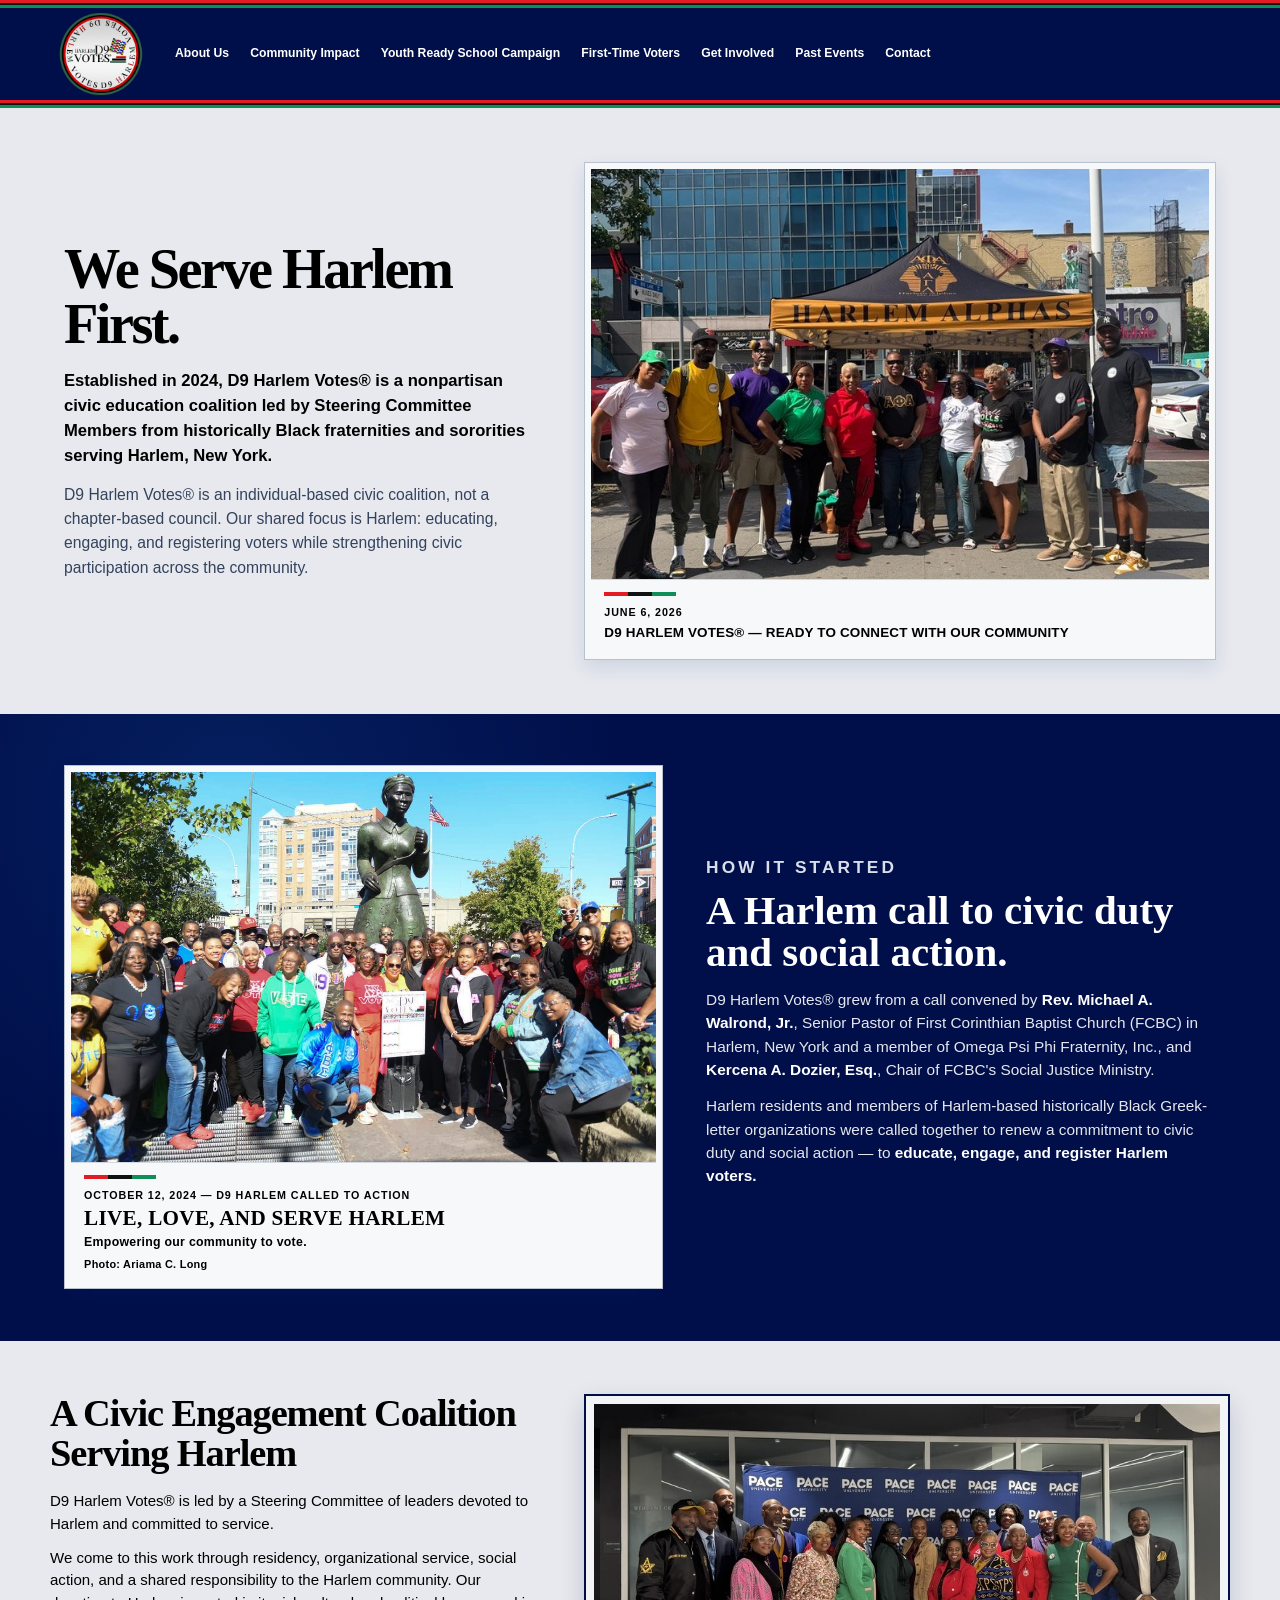
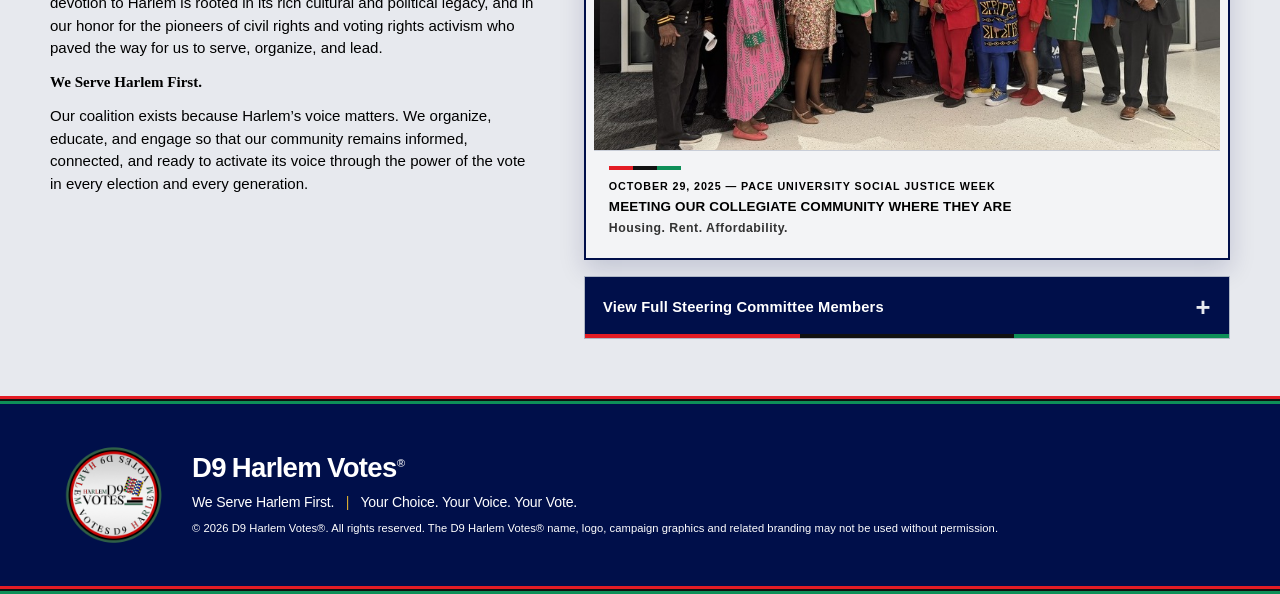
==== index.html @ b0bd41da "restore: test last pre-architecture-reset restore: test last pre-architecture-reset locked build" ====
<!DOCTYPE html>

<html lang="en">
<head>
<meta charset="utf-8"/>
<meta content="width=device-width, initial-scale=1.0" name="viewport"/>
<meta content="D9 Harlem Votes® advances voter education, civic engagement and community participation in Harlem through voter resources, youth initiatives, public programs and community partnerships." name="description"/>
<title>D9 Harlem Votes® | Civic Engagement &amp; Voter Education in Harlem</title>
<style>
    :root {
      --d9-blue: #000f4a;
      --d9-blue-deep: #000f4a;
      --d9-blue-bright: #000f4a;
      --d9-red: #e31c24;
      --d9-green: #0e8f58;
      --d9-black: #111111;
      --d9-gold: #f3c21c;
      --d9-cream: #f7f5f0;
      --d9-white: #ffffff;
    }

    body {
      background: var(--d9-blue-deep);
    }

    /* Keep the name from appearing as blue text */
    .brand-wordmark,
    .hero-wordmark,
    .site-footer strong,
    .contact-section h2 {
      color: var(--d9-white);
    }

    .brand-wordmark .brand-red { color: var(--d9-red) !important; }
    .brand-wordmark .brand-green { color: var(--d9-green) !important; }
    .brand-wordmark .brand-black {
      color: var(--d9-black) !important;
      text-shadow:
        1px 0 0 var(--d9-white),
        -1px 0 0 var(--d9-white),
        0 1px 0 var(--d9-white),
        0 -1px 0 var(--d9-white);
    }

    .hero-wordmark .brand-black,
    .site-footer .brand-wordmark .brand-black,
    .contact-section .brand-wordmark .brand-black {
      color: var(--d9-white) !important;
      text-shadow: none;
    }

    /* Navigation should feel connected to the campaign frame */
    .site-nav {
      background: var(--d9-blue-deep);
      border: 0;
      box-shadow: 0 8px 18px rgba(0, 0, 0, 0.22);
    }

    .site-nav .nav-inner {
      max-width: 1280px;
    }

    .site-nav .brand-link img {
      width: clamp(64px, 7vw, 92px);
      height: auto;
    }

    .site-nav .brand-wordmark,
    .site-nav .nav-links a {
      color: var(--d9-white) !important;
    }

    .site-nav .nav-links a:hover,
    .nav-links a[aria-current="page"] {
      color: var(--d9-gold) !important;
    }

    .nav-links a[aria-current="page"] {
      font-weight: 900;
      text-decoration: underline;
      text-underline-offset: 0.35em;
      text-decoration-thickness: 3px;
    }

    .nav-join {
      background: var(--d9-red) !important;
      color: var(--d9-white) !important;
      border: 2px solid var(--d9-white);
    }

    /* Tab-style page behavior: show one major section group at a time */
    body.tabbed-site main > section.section[hidden],
    body.tabbed-site header.hero[hidden] {
      display: none !important;
    }

    body.tabbed-site main {
      min-height: 55vh;
    }

    /* Hero: bigger logo and bigger image, less empty white space */
    .hero {
      color: var(--d9-white);
      background:
        radial-gradient(circle at 65% 34%, rgba(14, 143, 88, 0.16), transparent 34%),
        radial-gradient(circle at 20% 15%, rgba(243, 194, 28, 0.12), transparent 26%),
        linear-gradient(180deg, var(--d9-blue-bright) 0%, var(--d9-blue) 60%, var(--d9-blue-deep) 100%);
      border-bottom: 6px solid var(--d9-red);
    }

    .hero-inner {
      max-width: 1280px;
      grid-template-columns: minmax(0, 0.85fr) minmax(420px, 1.15fr);
      gap: clamp(1.5rem, 4vw, 3rem);
      align-items: center;
      padding-top: clamp(2rem, 4vw, 4rem);
      padding-bottom: clamp(2rem, 4vw, 4rem);
    }

    .hero-brand {
      align-items: center;
      gap: 1.1rem;
    }

    .hero-logo {
      width: clamp(118px, 13vw, 190px) !important;
      height: auto;
      filter: drop-shadow(0 10px 18px rgba(0,0,0,0.28));
    }

    .org-name,
    .org-description,
    .eyebrow,
    .hero-summary,
    .deadline-row,
    .campaign-tagline {
      color: var(--d9-white) !important;
    }

    .hero h1 {
      color: var(--d9-white);
      font-size: clamp(3rem, 6.8vw, 6rem);
      line-height: 0.92;
      text-shadow: 0 3px 0 rgba(0,0,0,0.28);
    }

    .hero h1 span {
      color: var(--d9-gold);
    }

    .hero-photo-shell {
      min-height: clamp(360px, 42vw, 610px);
    }

    .hero-photo-wrap {
      min-height: clamp(340px, 40vw, 590px);
      border: 8px solid var(--d9-white);
      box-shadow:
        0 0 0 5px var(--d9-gold),
        0 18px 38px rgba(0,0,0,0.28);
      overflow: hidden;
    }

    .hero-photo-wrap img {
      width: 100%;
      height: 100%;
      min-height: clamp(340px, 40vw, 590px);
      object-fit: cover;
      object-position: center;
    }

    .hero-note {
      border: 3px solid var(--d9-white);
      background: var(--d9-black);
      color: var(--d9-white);
    }

    .hero-motto {
      color: var(--d9-white);
      background: var(--d9-blue-deep);
      border-top: 5px solid var(--d9-green);
      border-bottom: 5px solid var(--d9-red);
      font-size: clamp(1rem, 1.6vw, 1.4rem);
      letter-spacing: 0.18em;
    }

    /* Shared bold launch bands */
    .school-section,
    .first-voter {
      background: var(--d9-cream);
    }

    .school-section .section-inner,
    .first-voter .section-inner,
    .recognition-section .section-inner {
      max-width: 1280px;
    }

    .school-launch-band,
    .voter-launch-band {
      position: relative;
      overflow: hidden;
      margin: 0.5rem 0 2rem;
      padding: clamp(1.25rem, 2.5vw, 2rem) clamp(1rem, 3vw, 2.2rem) clamp(1.6rem, 3vw, 2.4rem);
      color: var(--d9-white);
      background:
        radial-gradient(circle at 25% 30%, rgba(29, 86, 165, 0.48), transparent 38%),
        radial-gradient(circle at 70% 62%, rgba(0, 0, 0, 0.22), transparent 42%),
        linear-gradient(180deg, var(--d9-blue-bright) 0%, var(--d9-blue) 100%);
      border-top: 6px solid var(--d9-red);
      border-bottom: 6px solid var(--d9-green);
      box-shadow: 0 22px 44px rgba(8, 46, 111, 0.18);
    }

    .school-launch-band::before,
    .school-launch-band::after,
    .voter-launch-band::before,
    .voter-launch-band::after {
      content: "";
      position: absolute;
      left: 0;
      right: 0;
      height: 5px;
      pointer-events: none;
    }

    .school-launch-band::before,
    .voter-launch-band::before {
      top: 42px;
      background: var(--d9-green);
    }

    .school-launch-band::after,
    .voter-launch-band::after {
      bottom: 24px;
      background: var(--d9-red);
      box-shadow: 0 16px 0 var(--d9-green);
    }

    .launch-motto {
      position: relative;
      z-index: 1;
      text-align: center;
      margin: 0 0 clamp(2rem, 4vw, 3rem);
      color: var(--d9-white);
      font-weight: 900;
      font-size: clamp(1rem, 1.6vw, 1.35rem);
      line-height: 1;
      letter-spacing: 0.16em;
      text-transform: uppercase;
    }

    .launch-heading {
      position: relative;
      z-index: 1;
      max-width: 78rem;
      margin: 0 0 clamp(1.8rem, 3vw, 2.35rem);
    }

    .launch-kicker {
      margin: 0 0 0.45rem;
      color: rgba(255, 255, 255, 0.95);
      font-weight: 900;
      font-size: clamp(1.05rem, 1.7vw, 1.45rem);
      letter-spacing: 0.18em;
      text-transform: uppercase;
    }

    .launch-heading h2 {
      position: relative;
      display: inline-block;
      margin: 0;
      color: var(--d9-white);
      font-family: Georgia, "Times New Roman", serif;
      font-weight: 900;
      font-size: clamp(3.05rem, 7vw, 5.9rem);
      line-height: 0.94;
      letter-spacing: -0.045em;
      text-shadow: 0 3px 0 rgba(0, 0, 0, 0.22);
      text-wrap: balance;
    }

    .launch-heading h2::after {
      content: "";
      display: block;
      width: min(310px, 34vw);
      height: 10px;
      margin: 0.35rem auto 0;
      border-radius: 999px;
      background: var(--d9-gold);
      transform: rotate(-2deg);
    }

    .launch-subhead {
      position: relative;
      z-index: 1;
      margin: -1.25rem 0 1.75rem;
      max-width: 52rem;
      color: rgba(255,255,255,0.95);
      font-size: clamp(1.05rem, 1.7vw, 1.35rem);
      line-height: 1.35;
    }

    .launch-steps-row {
      position: relative;
      z-index: 1;
      display: grid;
      grid-template-columns: repeat(4, minmax(0, 1fr));
      gap: clamp(1rem, 2.2vw, 2rem);
      align-items: start;
    }

    .launch-step {
      min-width: 0;
      text-align: center;
      display: flex;
      flex-direction: column;
      align-items: center;
      color: var(--d9-white);
      text-decoration: none;
    }

    a.launch-step:hover h3,
    a.launch-step:focus h3 {
      color: var(--d9-gold);
    }

    .launch-icon-wrap {
      position: relative;
      width: clamp(150px, 17vw, 220px);
      height: clamp(150px, 17vw, 220px);
      margin-bottom: 0.55rem;
    }

    .launch-icon-circle {
      width: 100%;
      height: 100%;
      border-radius: 999px;
      display: flex;
      align-items: center;
      justify-content: center;
      border: clamp(7px, 0.8vw, 11px) solid var(--d9-white);
      box-shadow:
        0 0 0 3px rgba(255, 255, 255, 0.18),
        0 14px 28px rgba(0, 0, 0, 0.28);
    }

    .launch-icon-circle svg {
      width: 78%;
      height: 78%;
      overflow: visible;
    }

    .launch-icon-circle .stroke-white,
    .launch-icon-circle .stroke-black,
    .launch-icon-circle .stroke-red,
    .launch-icon-circle .stroke-green,
    .launch-icon-circle .stroke-gold {
      fill: none;
      stroke-linecap: round;
      stroke-linejoin: round;
    }

    .launch-icon-circle .stroke-white { stroke: var(--d9-white); }
    .launch-icon-circle .stroke-black { stroke: var(--d9-black); }
    .launch-icon-circle .stroke-red { stroke: var(--d9-red); }
    .launch-icon-circle .stroke-green { stroke: var(--d9-green); }
    .launch-icon-circle .stroke-gold { stroke: var(--d9-gold); }
    .launch-icon-circle .fill-white { fill: var(--d9-white); }
    .launch-icon-circle .fill-black { fill: var(--d9-black); }
    .launch-icon-circle .fill-red { fill: var(--d9-red); }
    .launch-icon-circle .fill-green { fill: var(--d9-green); }
    .launch-icon-circle .fill-gold { fill: var(--d9-gold); }
    .launch-icon-circle .fill-blue { fill: var(--d9-blue); }

    .launch-step.gold .launch-icon-circle { background: var(--d9-gold); }
    .launch-step.red .launch-icon-circle { background: var(--d9-red); }
    .launch-step.black .launch-icon-circle { background: var(--d9-black); }
    .launch-step.green .launch-icon-circle { background: var(--d9-green); }

    .launch-icon-burst {
      position: absolute;
      inset: -16px;
      pointer-events: none;
    }

    .launch-icon-burst span {
      position: absolute;
      display: block;
      width: clamp(22px, 3vw, 36px);
      height: clamp(7px, 0.8vw, 11px);
      border-radius: 999px;
      background: var(--d9-white);
    }

    .launch-step.gold .launch-icon-burst span,
    .launch-step.green .launch-icon-burst span {
      background: var(--d9-gold);
    }

    .launch-step.red .launch-icon-burst span {
      background: #ff3434;
    }

    .launch-step.black .launch-icon-burst span {
      background: var(--d9-white);
    }

    .launch-icon-burst span:nth-child(1) { left: -3%; top: 22%; transform: rotate(48deg); }
    .launch-icon-burst span:nth-child(2) { right: -2%; top: 28%; transform: rotate(-52deg); }
    .launch-icon-burst span:nth-child(3) { right: 3%; bottom: 12%; transform: rotate(45deg); }

    .launch-step-number {
      display: inline-flex;
      align-items: center;
      justify-content: center;
      min-width: clamp(62px, 6vw, 86px);
      padding: 0.35rem 0.8rem;
      margin: 0 0 0.65rem;
      border-radius: 999px;
      border: 5px solid var(--d9-white);
      color: var(--d9-white);
      font-weight: 950;
      font-size: clamp(1.15rem, 2.1vw, 1.85rem);
      line-height: 1;
      box-shadow: 0 8px 18px rgba(0, 0, 0, 0.24);
    }

    .launch-step.gold .launch-step-number { background: var(--d9-gold); color: var(--d9-black); }
    .launch-step.red .launch-step-number { background: var(--d9-red); color: var(--d9-white); }
    .launch-step.black .launch-step-number { background: var(--d9-black); color: var(--d9-white); }
    .launch-step.green .launch-step-number { background: var(--d9-green); color: var(--d9-white); }

    .launch-step h3 {
      margin: 0 0 0.35rem;
      color: var(--d9-white);
      font-weight: 950;
      font-size: clamp(1.55rem, 2.6vw, 2.35rem);
      line-height: 1.04;
      letter-spacing: -0.035em;
      text-shadow: 0 2px 0 rgba(0, 0, 0, 0.22);
      text-wrap: balance;
    }

    .launch-step p {
      margin: 0;
      max-width: 16rem;
      color: rgba(255, 255, 255, 0.97);
      font-size: clamp(1.02rem, 1.35vw, 1.32rem);
      line-height: 1.25;
      text-wrap: balance;
    }

    .launch-action {
      display: inline-block;
      margin-top: 0.65rem;
      color: var(--d9-gold);
      font-weight: 900;
      font-size: 1rem;
    }

    /* Secondary school details: icon-first, same family as the approved launch badges */
    .school-methods-band {
      position: relative;
      overflow: hidden;
      margin: 2rem 0 1.4rem;
      padding: clamp(1rem, 2vw, 1.35rem);
      background:
        linear-gradient(90deg, var(--d9-red) 0 33%, var(--d9-black) 33% 66%, var(--d9-green) 66% 100%) top / 100% 6px no-repeat,
        linear-gradient(180deg, var(--d9-blue-bright) 0%, var(--d9-blue) 100%);
      border: 3px solid var(--d9-white);
      box-shadow: 0 16px 30px rgba(8, 46, 111, 0.16);
      color: var(--d9-white);
    }

    .school-methods-heading {
      display: flex;
      align-items: end;
      justify-content: space-between;
      gap: 1rem;
      margin: 0.4rem 0 1.1rem;
    }

    .school-methods-heading p {
      margin: 0;
      color: var(--d9-white);
    }

    .school-methods-heading .mini-label {
      color: var(--d9-gold);
    }

    .school-methods-heading h3 {
      margin: 0.2rem 0 0;
      color: var(--d9-white);
      font-size: clamp(1.5rem, 3vw, 2.35rem);
      line-height: 1;
    }

    .school-methods-grid {
      display: grid;
      grid-template-columns: repeat(2, minmax(0, 1fr));
      gap: 1rem;
    }

    .school-method-card {
      display: grid;
      grid-template-columns: auto minmax(0, 1fr);
      align-items: center;
      gap: 1rem;
      padding: 1rem;
      border-radius: 22px;
      background: rgba(255, 255, 255, 0.08);
      border: 2px solid rgba(255, 255, 255, 0.32);
      color: var(--d9-white);
    }

    .school-method-card .mini-label,
    .school-method-card h3,
    .school-method-card p {
      color: var(--d9-white);
    }

    .school-method-card .mini-label {
      margin-bottom: 0.25rem;
      color: var(--d9-gold);
    }

    .school-method-card h3 {
      margin-bottom: 0.25rem;
      font-size: clamp(1.25rem, 2vw, 1.7rem);
    }

    .school-method-card p {
      margin: 0;
      line-height: 1.32;
      font-size: 1rem;
    }

    .school-method-card .inline-link {
      display: inline-block;
      margin-top: 0.45rem;
      color: var(--d9-gold) !important;
      font-weight: 900;
    }

    .mini-badge {
      width: clamp(82px, 8vw, 108px);
      height: clamp(82px, 8vw, 108px);
      flex: 0 0 auto;
      border-radius: 999px;
      display: flex;
      align-items: center;
      justify-content: center;
      border: 6px solid var(--d9-white);
      box-shadow:
        0 0 0 3px rgba(255, 255, 255, 0.15),
        0 10px 20px rgba(0, 0, 0, 0.22);
    }

    .mini-badge svg {
      width: 74%;
      height: 74%;
      overflow: visible;
    }

    .mini-badge.gold { background: var(--d9-gold); }
    .mini-badge.red { background: var(--d9-red); }
    .mini-badge.black { background: var(--d9-black); }
    .mini-badge.green { background: var(--d9-green); }

    .mini-badge .stroke-white,
    .mini-badge .stroke-black,
    .mini-badge .stroke-red,
    .mini-badge .stroke-green,
    .mini-badge .stroke-gold {
      fill: none;
      stroke-linecap: round;
      stroke-linejoin: round;
    }

    .mini-badge .stroke-white { stroke: var(--d9-white); }
    .mini-badge .stroke-black { stroke: var(--d9-black); }
    .mini-badge .stroke-red { stroke: var(--d9-red); }
    .mini-badge .stroke-green { stroke: var(--d9-green); }
    .mini-badge .stroke-gold { stroke: var(--d9-gold); }
    .mini-badge .fill-white { fill: var(--d9-white); }
    .mini-badge .fill-black { fill: var(--d9-black); }
    .mini-badge .fill-red { fill: var(--d9-red); }
    .mini-badge .fill-green { fill: var(--d9-green); }
    .mini-badge .fill-gold { fill: var(--d9-gold); }

    .basics-badge-strip {
      margin: 1rem 0 0;
      padding-top: 1rem;
      border-top: 2px solid rgba(255,255,255,0.24);
    }

    .basics-badge-strip h4 {
      margin: 0 0 0.85rem;
      color: var(--d9-white);
      font-size: clamp(1.15rem, 2vw, 1.55rem);
    }

    .basics-badge-grid {
      display: grid;
      grid-template-columns: repeat(6, minmax(0, 1fr));
      gap: 0.75rem;
    }

    .basics-badge {
      text-align: center;
      color: var(--d9-white);
    }

    .basics-badge .mini-badge {
      width: clamp(66px, 6.5vw, 86px);
      height: clamp(66px, 6.5vw, 86px);
      margin: 0 auto 0.45rem;
      border-width: 5px;
    }

    .basics-badge b {
      display: block;
      margin: 0;
      color: var(--d9-white);
      font-size: clamp(0.86rem, 1.2vw, 1rem);
      line-height: 1.1;
    }

    .basics-badge span {
      display: block;
      margin-top: 0.15rem;
      color: rgba(255,255,255,0.88);
      font-size: 0.78rem;
      line-height: 1.18;
    }

    .toolkit-asset-card,
    .training-card {
      border-top-width: 8px;
    }

    .toolkit-icon {
      display: inline-flex;
      width: 76px;
      height: 76px;
      align-items: center;
      justify-content: center;
      margin-bottom: 0.75rem;
      border-radius: 999px;
      border: 5px solid var(--d9-white);
      background: var(--d9-blue);
      color: var(--d9-white);
      box-shadow: 0 0 0 3px var(--d9-gold);
      font-size: 2.2rem;
      line-height: 1;
    }

    .training-points.icon-points {
      display: grid;
      grid-template-columns: repeat(2, minmax(0, 1fr));
      gap: 0.55rem;
      padding: 0;
      list-style: none;
    }

    .training-points.icon-points li {
      display: flex;
      gap: 0.45rem;
      align-items: flex-start;
      margin: 0;
    }

    .training-points.icon-points li::before {
      content: "●";
      color: var(--d9-gold);
      font-size: 0.85rem;
      line-height: 1.5;
    }

    .contact-card {
      display: grid;
      grid-template-columns: auto minmax(0, 1fr);
      gap: 0.75rem;
      align-items: center;
    }

    .contact-card::before {
      content: "★";
      display: inline-flex;
      align-items: center;
      justify-content: center;
      width: 38px;
      height: 38px;
      border-radius: 999px;
      border: 3px solid var(--d9-white);
      background: var(--d9-gold);
      color: var(--d9-black);
      font-size: 1rem;
      line-height: 1;
    }

    .contact-card.contact-red::before { background: var(--d9-red); color: var(--d9-white); }
    .contact-card.contact-green::before { content: "✓"; background: var(--d9-green); color: var(--d9-white); }
    .contact-card.contact-gold::before { content: "✦"; background: var(--d9-gold); color: var(--d9-black); }

    @media (max-width: 980px) {
      .school-methods-grid {
        grid-template-columns: 1fr;
      }

      .basics-badge-grid {
        grid-template-columns: repeat(3, minmax(0, 1fr));
      }
    }

    @media (max-width: 720px) {
      .school-methods-heading {
        display: block;
      }

      .school-method-card {
        grid-template-columns: 1fr;
        justify-items: center;
        text-align: center;
      }

      .basics-badge-grid,
      .training-points.icon-points {
        grid-template-columns: repeat(2, minmax(0, 1fr));
      }
    }

    /* Mature recognition / awards treatment */
    .recognition-section {
      background: var(--d9-blue-deep);
      color: var(--d9-white);
      border-top: 6px solid var(--d9-red);
      border-bottom: 6px solid var(--d9-green);
    }

    .recognition-section .kicker,
    .recognition-section h2,
    .recognition-section p {
      color: var(--d9-white);
    }

    .recognition-section .section-title {
      max-width: 850px;
    }

    .award-grid {
      gap: 1.4rem;
    }

    .award-card {
      background: rgba(255,255,255,0.06);
      border: 2px solid rgba(255,255,255,0.22);
      border-top: 8px solid var(--d9-gold);
      box-shadow: 0 18px 34px rgba(0,0,0,0.25);
    }

    .award-card img {
      border-bottom: 4px solid var(--d9-white);
    }

    .award-card figcaption {
      color: var(--d9-white);
      font-weight: 900;
      font-size: 1.05rem;
      padding: 1rem;
    }

    /* Contact and footer inherit the site-wide navy page background. */
    .contact-section,
    .site-footer {
      background: transparent;
      color: var(--d9-white);
      border-top: 0;
    }

    .contact-section .kicker,
    .contact-section h2,
    .contact-section p,
    .site-footer,
    .site-footer p,
    .site-footer small,
    .site-footer strong {
      color: var(--d9-white) !important;
    }

    .contact-email a {
      color: var(--d9-gold) !important;
      font-weight: 900;
    }

    .contact-card {
      background: rgba(255,255,255,0.08) !important;
      border: 1px solid rgba(255,255,255,0.18);
      border-top-width: 6px;
      color: var(--d9-white);
    }

    .contact-card span,
    .contact-card strong {
      color: var(--d9-white) !important;
    }

    .site-footer {
      border-top: 6px solid var(--d9-white);
    }

    .site-footer .footer-inner {
      max-width: 1280px;
      gap: 1.25rem;
      align-items: center;
    }

    .site-footer img {
      width: clamp(95px, 10vw, 150px) !important;
      height: auto;
      filter: drop-shadow(0 0 0 var(--d9-white)) drop-shadow(0 8px 12px rgba(0,0,0,0.4));
    }

    .site-footer strong {
      display: block;
      font-size: clamp(1.35rem, 2.4vw, 2rem);
      line-height: 1.1;
      font-weight: 400 !important;
    }

    .site-footer p {
      color: var(--d9-gold) !important;
      font-weight: 900;
      font-size: 1.05rem;
    }

    @media (max-width: 980px) {
      .hero-inner {
        grid-template-columns: 1fr;
      }

      .launch-steps-row,
      .compact-basics {
        grid-template-columns: repeat(2, minmax(0, 1fr));
      }
    }

    @media (max-width: 720px) {
      .site-nav .brand-link img {
        width: 64px;
      }

      .school-launch-band,
      .voter-launch-band {
        padding: 1rem 0.9rem 1.65rem;
      }

      .school-launch-band::before,
      .voter-launch-band::before { top: 34px; }

      .launch-motto {
        font-size: 0.8rem;
        letter-spacing: 0.11em;
        margin-bottom: 1.4rem;
      }

      .launch-heading h2 {
        font-size: clamp(2.35rem, 12vw, 3.55rem);
      }

      .launch-subhead {
        margin-top: -0.75rem;
      }

      .launch-steps-row,
      .school-options.compact-school-options,
      .compact-basics {
        grid-template-columns: 1fr;
      }

      .launch-step p {
        max-width: 18rem;
      }
    }

    /* Footer/header service line correction: gold is accent only */
    .site-footer p {
      color: var(--d9-white) !important;
      font-weight: 800;
      font-size: 1.05rem;
    }

    .site-footer .footer-service,
    .site-footer .footer-motto {
      color: var(--d9-white) !important;
    }

    .site-footer .footer-divider {
      color: var(--d9-gold) !important;
      font-weight: 950;
      padding: 0 0.35rem;
    }


    /* Professional page pass: Community Impact style, no continuous scroll */
    .site-nav {
      background: var(--d9-blue-deep) !important;
      border: 0 !important;
    }

    .site-nav .nav-inner {
      max-width: 1280px;
      gap: 1.2rem;
    }

    .standard-logo-link {
      background: transparent !important;
      box-shadow: none !important;
      border: 0 !important;
      padding: 0 !important;
    }

    .standard-logo-link img,
    .site-footer img {
      background: transparent !important;
      border: 0 !important;
      box-shadow: none !important;
      filter: none !important;
    }

    .site-nav .brand-link img {
      width: clamp(76px, 7vw, 110px) !important;
      height: auto;
    }

    .nav-links {
      align-items: center;
      gap: clamp(0.7rem, 1.2vw, 1.15rem);
    }

    .nav-links .nav-join {
      order: -1;
      margin-right: clamp(0.4rem, 1vw, 0.9rem);
      padding: 0.82rem 1.08rem;
      background: var(--d9-red) !important;
      color: var(--d9-white) !important;
      border: 3px solid var(--d9-white);
      border-radius: 10px;
      box-shadow: 0 0 0 3px var(--d9-gold), 0 10px 18px rgba(0,0,0,0.24);
      font-weight: 950;
      text-decoration: none !important;
    }

    .nav-links .nav-join:hover,
    .nav-links .nav-join:focus {
      background: var(--d9-green) !important;
      color: var(--d9-white) !important;
    }

    .professional-page {
      background:
        radial-gradient(circle at 14% 18%, rgba(10, 59, 140, 0.72), transparent 34%),
        radial-gradient(circle at 86% 58%, rgba(8, 46, 111, 0.9), transparent 40%),
        linear-gradient(180deg, var(--d9-blue) 0%, var(--d9-blue-deep) 100%) !important;
      color: var(--d9-white) !important;
      border-top: 6px solid var(--d9-red);
      border-bottom: 6px solid var(--d9-green);
    }

    .professional-page .section-inner {
      max-width: 1280px;
    }

    .professional-page .kicker,
    .professional-page h2,
    .professional-page h3,
    .professional-page h4,
    .professional-page p,
    .professional-page li,
    .professional-page strong,
    .professional-page span {
      color: var(--d9-white);
    }

    .professional-page .kicker {
      color: var(--d9-gold) !important;
      letter-spacing: 0.18em;
    }

    .pro-title {
      font-family: Georgia, "Times New Roman", serif;
      font-weight: 900;
      font-size: clamp(3.1rem, 6.4vw, 5.6rem);
      line-height: 0.95;
      letter-spacing: -0.04em;
      text-shadow: 0 3px 0 rgba(0,0,0,0.28);
    }.pro-title::after {
      content: "";
      display: block;
      width: min(250px, 30vw);
      height: 8px;
      margin-top: 0.55rem;
      border-radius: 999px;
      background: var(--d9-gold);
    }

    .pro-copy {
      color: rgba(255,255,255,0.9) !important;
      font-size: clamp(1.05rem, 1.6vw, 1.3rem);
      line-height: 1.38;
    }

    .pro-frame {
      border: none;
      box-shadow: 0 8px 16px rgba(0,0,0,0.16);
      background: var(--d9-black);
      overflow: hidden;
    }

    .pro-frame img {
      display: block;
      width: 100%;
      height: 100%;
      object-fit: cover;
    }

    .brand-rule {
      display: grid;
      grid-template-columns: 1fr 1fr 1fr;
      gap: 4px;
      height: 9px;
      margin: 1.25rem 0;
      background: var(--d9-white);
    }

    .brand-rule span:nth-child(1) { background: var(--d9-red); }
    .brand-rule span:nth-child(2) {
      background: var(--d9-black);
      outline: 2px solid var(--d9-white);
      z-index: 1;
    }
    .brand-rule span:nth-child(3) { background: var(--d9-green); }

    /* First-Time Voters: locked professional direction with supplied photo */
    .first-voter-professional-grid {
      display: grid;
      grid-template-columns: minmax(0, 0.92fr) minmax(420px, 1.08fr);
      gap: clamp(2rem, 5vw, 4rem);
      align-items: center;
    }

    .first-voter-photo {
      min-height: clamp(450px, 52vw, 650px);
    }

    .first-voter-photo img {
      object-position: center center;
    }

    .voter-action-grid {
      display: grid;
      grid-template-columns: repeat(2, minmax(0, 1fr));
      gap: 0.9rem;
      margin-top: 1.45rem;
    }

    .voter-action-card {
      display: grid;
      grid-template-columns: auto minmax(0, 1fr) auto;
      gap: 0.8rem;
      align-items: center;
      padding: 1rem;
      background: rgba(255,255,255,0.08);
      border: 1px solid rgba(255,255,255,0.22);
      text-decoration: none;
      color: var(--d9-white);
      border-top: 6px solid var(--d9-red);
    }

    .voter-action-card:nth-child(2) { border-top-color: var(--d9-green); }
    .voter-action-card:nth-child(3) { border-top-color: var(--d9-black); }
    .voter-action-card:nth-child(4) { border-top-color: var(--d9-gold); }

    .voter-action-card .step-num {
      color: var(--d9-gold);
      font-family: Georgia, "Times New Roman", serif;
      font-size: 2.15rem;
      font-weight: 900;
      line-height: 1;
    }

    .voter-action-card strong {
      display: block;
      color: var(--d9-white);
      font-size: 1.03rem;
      line-height: 1.15;
    }

    .voter-action-card span.arrow {
      color: var(--d9-white);
      font-size: 1.9rem;
    }

    .voter-action-card:hover strong,
    .voter-action-card:focus strong {
      color: var(--d9-gold);
    }

    /* Voter Registration Training: professional training banner, no stock photo */
    .training-professional-grid {
      display: grid;
      grid-template-columns: minmax(0, 0.95fr) minmax(400px, 1.05fr);
      gap: clamp(2rem, 5vw, 4rem);
      align-items: center;
    }

    .training-banner-frame {
      background: var(--d9-blue-deep);
      border: 5px solid var(--d9-white);
      box-shadow:
        0 0 0 5px var(--d9-gold),
        0 18px 34px rgba(0,0,0,0.28);
      padding: 0;
      overflow: hidden;
    }

    .training-banner-frame img {
      display: block;
      width: 100%;
      height: auto;
    }

    .training-module-grid {
      display: grid;
      grid-template-columns: repeat(2, minmax(0, 1fr));
      gap: 0.8rem;
      margin-top: 1.2rem;
    }

    .training-module {
      padding: 1rem;
      min-height: 105px;
      background: rgba(255,255,255,0.08);
      border: 1px solid rgba(255,255,255,0.22);
      border-top: 6px solid var(--d9-red);
    }

    .training-module:nth-child(2) { border-top-color: var(--d9-green); }
    .training-module:nth-child(3) { border-top-color: var(--d9-black); }
    .training-module:nth-child(4) { border-top-color: var(--d9-gold); }

    .training-module b {
      display: block;
      color: var(--d9-gold);
      font-family: Georgia, "Times New Roman", serif;
      font-size: 2rem;
      line-height: 1;
      margin-bottom: 0.35rem;
    }

    .training-module span {
      display: block;
      color: var(--d9-white);
      font-weight: 850;
      line-height: 1.15;
    }

    .training-request-row {
      display: flex;
      flex-wrap: wrap;
      gap: 1rem;
      align-items: center;
      margin-top: 1.35rem;
    }

    .training-request-row .btn {
      border: 2px solid var(--d9-white);
      box-shadow: 0 0 0 3px var(--d9-gold);
    }

    .training-request-row p {
      margin: 0;
      color: rgba(255,255,255,0.86) !important;
    }

    .curriculum-details.pro-details {
      margin-top: 1.2rem;
      background: rgba(255,255,255,0.07);
      border: 1px solid rgba(255,255,255,0.25);
      border-top: 5px solid var(--d9-green);
      color: var(--d9-white);
    }

    .curriculum-details.pro-details summary {
      color: var(--d9-white);
      font-weight: 900;
      cursor: pointer;
      padding: 1rem;
    }

    .curriculum-details.pro-details ul {
      margin: 0;
      padding: 0 1.2rem 1rem 2rem;
    }

    /* About Us: restore story, photos, history, and accordions */
    .about-section.professional-page {
      padding-bottom: 0;
    }

    .about-hero-grid {
      display: grid;
      grid-template-columns: minmax(380px, 0.9fr) minmax(0, 1.1fr);
      gap: clamp(2rem, 5vw, 4rem);
      align-items: center;
      margin-bottom: 3rem;
    }

    .about-main-photo {
      min-height: clamp(430px, 46vw, 610px);
    }

    .leadership-mini.pro-leadership-mini {
      display: grid;
      grid-template-columns: repeat(2, minmax(0, 1fr));
      gap: 0.9rem;
      margin-top: 1.25rem;
    }

    .leadership-mini.pro-leadership-mini div {
      padding: 1rem;
      background: rgba(255,255,255,0.08);
      border: 1px solid rgba(255,255,255,0.23);
      border-left: 6px solid var(--d9-green);
    }

    .leadership-mini.pro-leadership-mini div:nth-child(2) {
      border-left-color: var(--d9-red);
    }

    .leadership-mini.pro-leadership-mini span {
      display: block;
      color: var(--d9-gold) !important;
      font-size: 0.76rem;
      letter-spacing: 0.12em;
      text-transform: uppercase;
      margin-bottom: 0.25rem;
    }

    .leadership-mini.pro-leadership-mini strong {
      color: var(--d9-white) !important;
      font-size: 1.05rem;
    }

    .history-feature.pro-history-feature {
      display: grid;
      grid-template-columns: minmax(0, 1fr) minmax(360px, 0.88fr);
      gap: clamp(2rem, 5vw, 4rem);
      align-items: center;
      padding-top: 2.8rem;
      padding-bottom: 2.8rem;
      border-top: 6px solid var(--d9-red);
      border-bottom: 6px solid var(--d9-green);
    }

    .history-feature.pro-history-feature .history-copy {
      color: var(--d9-white);
    }

    .history-feature.pro-history-feature h3 {
      color: var(--d9-white);
      font-family: Georgia, "Times New Roman", serif;
      font-size: clamp(2.1rem, 4vw, 3.5rem);
      line-height: 1.02;
      margin-bottom: 1rem;
    }

    .history-photo.pro-frame {
      min-height: 350px;
    }

    .history-photo.pro-frame p {
      padding: 0.75rem 0.85rem;
      margin: 0;
      background: rgba(0,0,0,0.72);
      color: rgba(255,255,255,0.82) !important;
      font-size: 0.84rem;
    }

    .member-accordions.pro-member-accordions {
      padding-top: 2.2rem;
      padding-bottom: 3.2rem;
    }

    .member-accordions.pro-member-accordions details {
      background: rgba(255,255,255,0.08);
      border: 1px solid rgba(255,255,255,0.26);
      border-left: 6px solid var(--d9-gold);
      margin-bottom: 0.8rem;
      color: var(--d9-white);
    }

    .member-accordions.pro-member-accordions summary {
      color: var(--d9-white);
      font-weight: 900;
      padding: 1rem;
      cursor: pointer;
    }

    .member-accordions.pro-member-accordions summary span {
      color: var(--d9-gold) !important;
    }

    .member-accordions.pro-member-accordions .people-list {
      padding: 0 1rem 1rem;
    }

    .member-accordions.pro-member-accordions .people-list li {
      border-top: 1px solid rgba(255,255,255,0.18);
      padding: 0.75rem 0;
    }

    .member-accordions.pro-member-accordions .people-list strong {
      color: var(--d9-white) !important;
      font-size: 0.98rem;
    }

    .member-accordions.pro-member-accordions .people-list span {
      color: rgba(255,255,255,0.78) !important;
    }

    /* Contact: simple, standard, no photos, no bulky cards */
    .contact-section.professional-contact {
      background:
        radial-gradient(circle at 13% 20%, rgba(10, 59, 140, 0.62), transparent 35%),
        linear-gradient(180deg, var(--d9-blue) 0%, var(--d9-blue-deep) 100%) !important;
      color: var(--d9-white);
      border-top: 6px solid var(--d9-red);
      border-bottom: 6px solid var(--d9-green);
    }

    .contact-simple-grid {
      display: grid;
      grid-template-columns: minmax(300px, 0.82fr) minmax(0, 1fr);
      gap: clamp(2rem, 5vw, 4rem);
      align-items: start;
    }

    .contact-email-box {
      margin-top: 1.5rem;
      padding: 1.3rem 1.4rem;
      background: rgba(255,255,255,0.08);
      border-left: 7px solid var(--d9-gold);
      border-top: 1px solid rgba(255,255,255,0.24);
      border-right: 1px solid rgba(255,255,255,0.24);
      border-bottom: 1px solid rgba(255,255,255,0.24);
    }

    .contact-email-box .mini-label {
      color: var(--d9-gold) !important;
      margin-bottom: 0.4rem;
    }

    .contact-email-box a {
      color: var(--d9-white) !important;
      font-size: clamp(1.35rem, 2.4vw, 2rem);
      font-weight: 950;
      text-decoration-color: var(--d9-gold);
      overflow-wrap: anywhere;
    }

    .contact-simple-list {
      margin: 0;
      padding: 0;
      list-style: none;
      background: rgba(255,255,255,0.07);
      border: 1px solid rgba(255,255,255,0.24);
      border-top: 8px solid var(--d9-red);
    }

    .contact-simple-list li {
      display: grid;
      grid-template-columns: 86px minmax(0, 1fr);
      gap: 1rem;
      padding: 1rem 1.15rem;
      border-bottom: 1px solid rgba(255,255,255,0.16);
    }

    .contact-simple-list li:last-child {
      border-bottom: 0;
    }

    .contact-simple-list .role {
      color: var(--d9-gold) !important;
      font-size: 0.78rem;
      font-weight: 900;
      letter-spacing: 0.12em;
      text-transform: uppercase;
    }

    .contact-simple-list .person {
      color: var(--d9-white) !important;
      font-family: Georgia, "Times New Roman", serif;
      font-size: clamp(1.25rem, 2.1vw, 1.8rem);
      font-weight: 900;
      line-height: 1.05;
    }

    .contact-bottom-motto {
      margin-top: 2rem;
      padding-top: 1rem;
      border-top: 1px solid rgba(255,255,255,0.25);
      color: rgba(255,255,255,0.82) !important;
      letter-spacing: 0.18em;
      text-transform: uppercase;
      font-weight: 850;
    }

    .site-footer {
      background: transparent !important;
      border-top: 0;
    }

    .site-footer img {
      width: clamp(92px, 9vw, 135px) !important;
      height: auto;
    }

    .site-footer p,
    .site-footer .footer-service,
    .site-footer .footer-motto {
      color: var(--d9-white) !important;
    }

    .site-footer .footer-divider {
      color: var(--d9-gold) !important;
      font-weight: 950;
      padding: 0 0.35rem;
    }

    @media (max-width: 980px) {
      .first-voter-professional-grid,
      .training-professional-grid,
      .about-hero-grid,
      .history-feature.pro-history-feature,
      .contact-simple-grid {
        grid-template-columns: 1fr;
      }

      .first-voter-photo {
        min-height: 520px;
      }
    }

    @media (max-width: 720px) {
      .nav-links .nav-join {
        order: 0;
        margin-right: 0;
      }

      .voter-action-grid,
      .training-module-grid,
      .leadership-mini.pro-leadership-mini {
        grid-template-columns: 1fr;
      }

      .contact-simple-list li {
        grid-template-columns: 1fr;
        gap: 0.35rem;
      }

      .first-voter-photo {
        min-height: 480px;
      }
    }


    /* About page correction: dark-blue story page, readable history, visible accordions */
    .about-section.about-page-fixed {
      background:
        radial-gradient(circle at 14% 16%, rgba(10, 59, 140, 0.72), transparent 34%),
        radial-gradient(circle at 86% 54%, rgba(8, 46, 111, 0.9), transparent 40%),
        linear-gradient(180deg, var(--d9-blue) 0%, var(--d9-blue-deep) 100%) !important;
      color: var(--d9-white) !important;
      border-top: 6px solid var(--d9-red);
      border-bottom: 6px solid var(--d9-green);
    }

    .about-section.about-page-fixed .section-inner {
      max-width: 1280px;
    }

    .about-section.about-page-fixed .kicker,
    .about-section.about-page-fixed h2,
    .about-section.about-page-fixed h3,
    .about-section.about-page-fixed p,
    .about-section.about-page-fixed strong,
    .about-section.about-page-fixed summary,
    .about-section.about-page-fixed li {
      color: var(--d9-white) !important;
    }

    .about-section.about-page-fixed .kicker,
    .about-section.about-page-fixed .mini-label {
      color: var(--d9-gold) !important;
      letter-spacing: 0.18em;
    }

    .about-section.about-page-fixed .about-hero-grid {
      display: grid;
      grid-template-columns: minmax(390px, 0.92fr) minmax(0, 1.08fr);
      gap: clamp(2rem, 5vw, 4rem);
      align-items: center;
      margin-bottom: 3rem;
    }

    .about-section.about-page-fixed .about-photo {
      min-height: clamp(420px, 46vw, 590px);
      border: 6px solid var(--d9-white);
      box-shadow:
        0 0 0 5px var(--d9-gold),
        0 18px 34px rgba(0,0,0,0.28);
      background: var(--d9-black);
      overflow: hidden;
    }

    .about-section.about-page-fixed .about-photo img {
      width: 100%;
      height: 100%;
      object-fit: cover;
      object-position: center;
      display: block;
    }

    .about-section.about-page-fixed .about-copy h2 {
      font-family: Georgia, "Times New Roman", serif;
      font-weight: 900;
      font-size: clamp(3rem, 6.2vw, 5.4rem);
      line-height: 0.96;
      letter-spacing: -0.04em;
      text-shadow: 0 3px 0 rgba(0,0,0,0.28);
      margin-bottom: 1rem;
    }

    .about-section.about-page-fixed .about-copy h2::after,
    .about-section.about-page-fixed .history-copy h3::after,
    .about-section.about-page-fixed .accordion-heading h3::after {
      content: "";
      display: block;
      width: min(250px, 30vw);
      height: 8px;
      margin-top: 0.55rem;
      border-radius: 999px;
      background: var(--d9-gold);
    }

    .about-section.about-page-fixed .about-lead,
    .about-section.about-page-fixed .about-copy p,
    .about-section.about-page-fixed .history-copy p {
      color: rgba(255,255,255,0.92) !important;
      font-size: clamp(1.03rem, 1.5vw, 1.24rem);
      line-height: 1.42;
    }

    .about-section.about-page-fixed .leadership-mini {
      display: grid;
      grid-template-columns: repeat(2, minmax(0, 1fr));
      gap: 0.9rem;
      margin-top: 1.25rem;
    }

    .about-section.about-page-fixed .leadership-mini div {
      padding: 0.95rem 1rem;
      background: rgba(255,255,255,0.08);
      border: 1px solid rgba(255,255,255,0.24);
      border-left: 6px solid var(--d9-green);
    }

    .about-section.about-page-fixed .leadership-mini div:nth-child(2) {
      border-left-color: var(--d9-red);
    }

    .about-section.about-page-fixed .leadership-mini span {
      display: block;
      color: var(--d9-gold) !important;
      font-size: 0.78rem;
      letter-spacing: 0.12em;
      text-transform: uppercase;
      margin-bottom: 0.25rem;
    }

    .about-section.about-page-fixed .leadership-mini strong {
      font-size: 1.05rem;
    }

    .about-section.about-page-fixed .history-feature {
      display: grid;
      grid-template-columns: minmax(0, 1fr) minmax(360px, 0.86fr);
      gap: clamp(2rem, 5vw, 4rem);
      align-items: center;
      margin-top: 0;
      padding-top: 3rem;
      padding-bottom: 3rem;
      border-top: 6px solid var(--d9-red);
      border-bottom: 6px solid var(--d9-green);
      background: transparent !important;
    }

    .about-section.about-page-fixed .history-copy {
      background: rgba(255,255,255,0.07);
      border: 1px solid rgba(255,255,255,0.24);
      border-top: 8px solid var(--d9-red);
      padding: clamp(1.2rem, 2.4vw, 1.8rem);
      box-shadow: 0 16px 30px rgba(0,0,0,0.18);
    }

    .about-section.about-page-fixed .history-copy h3 {
      font-family: Georgia, "Times New Roman", serif;
      font-size: clamp(2.1rem, 4vw, 3.3rem);
      line-height: 1.02;
      margin-bottom: 1rem;
    }

    .about-section.about-page-fixed .history-photo {
      border: 6px solid var(--d9-white);
      box-shadow:
        0 0 0 5px var(--d9-gold),
        0 18px 34px rgba(0,0,0,0.28);
      background: var(--d9-black);
      overflow: hidden;
    }

    .about-section.about-page-fixed .history-photo img {
      width: 100%;
      display: block;
    }

    .about-section.about-page-fixed .history-photo p {
      margin: 0;
      padding: 0.78rem 0.9rem;
      background: rgba(0,0,0,0.74);
      color: rgba(255,255,255,0.86) !important;
      font-size: 0.84rem;
      line-height: 1.25;
    }

    .about-section.about-page-fixed .accordion-heading {
      margin: 0 0 1rem;
    }

    .about-section.about-page-fixed .accordion-heading h3 {
      font-family: Georgia, "Times New Roman", serif;
      font-size: clamp(2rem, 4vw, 3.2rem);
      line-height: 1.02;
      margin: 0;
    }

    .about-section.about-page-fixed .about-accordion-panel {
      padding-top: 2.6rem;
      padding-bottom: 3.4rem;
      background: transparent !important;
    }

    .about-section.about-page-fixed .about-accordion-panel details {
      margin-bottom: 0.85rem;
      background: rgba(255,255,255,0.08);
      border: 1px solid rgba(255,255,255,0.25);
      border-left: 7px solid var(--d9-gold);
      box-shadow: 0 12px 24px rgba(0,0,0,0.14);
    }

    .about-section.about-page-fixed .about-accordion-panel details:nth-of-type(2) {
      border-left-color: var(--d9-green);
    }

    .about-section.about-page-fixed .about-accordion-panel details:nth-of-type(3) {
      border-left-color: var(--d9-red);
    }

    .about-section.about-page-fixed .about-accordion-panel summary {
      cursor: pointer;
      padding: 1rem 1.15rem;
      font-weight: 900;
      font-size: 1.05rem;
    }

    .about-section.about-page-fixed .about-accordion-panel summary span {
      color: var(--d9-gold) !important;
      float: right;
      font-size: 0.9rem;
    }

    .about-section.about-page-fixed .people-list {
      padding: 0 1.15rem 1.15rem;
      margin: 0;
      list-style: none;
    }

    .about-section.about-page-fixed .people-list li {
      display: grid;
      grid-template-columns: minmax(170px, 0.38fr) minmax(0, 1fr);
      gap: 0.85rem;
      padding: 0.75rem 0;
      border-top: 1px solid rgba(255,255,255,0.16);
    }

    .about-section.about-page-fixed .people-list strong {
      color: var(--d9-white) !important;
      font-size: 0.98rem;
    }

    .about-section.about-page-fixed .people-list span {
      color: rgba(255,255,255,0.78) !important;
      font-size: 0.92rem;
    }

    @media (max-width: 980px) {
      .about-section.about-page-fixed .about-hero-grid,
      .about-section.about-page-fixed .history-feature {
        grid-template-columns: 1fr;
      }
    }

    @media (max-width: 720px) {
      .about-section.about-page-fixed .leadership-mini,
      .about-section.about-page-fixed .people-list li {
        grid-template-columns: 1fr;
      }

      .about-section.about-page-fixed .about-accordion-panel summary span {
        float: none;
        display: block;
        margin-top: 0.25rem;
      }
    }

  

    /* FINAL LOCKED PAGE UPDATES — Voter Registration Training, About Us, Contact */
    .site-nav,
    .site-nav .nav-inner,
    .site-nav .brand-link,
    .standard-logo-link {
      background: transparent !important;
    }

    .site-nav {
      background: var(--d9-blue-deep) !important;
    }

    .standard-logo-link,
    .standard-logo-link:link,
    .standard-logo-link:visited {
      border: 0 !important;
      box-shadow: none !important;
      outline: 0 !important;
      padding: 0 !important;
      border-radius: 0 !important;
    }

    .standard-logo-link img,
    .site-nav .brand-link img,
    .site-footer img {
      background: transparent !important;
      border: 0 !important;
      box-shadow: none !important;
      filter: none !important;
    }

    .final-training-page,
    .final-about-page,
    .final-contact-page {
      background:
        linear-gradient(135deg, rgba(4, 27, 67, 0.98), rgba(6, 44, 108, 0.96));
      color: var(--d9-white);
      min-height: calc(100vh - 118px);
      overflow: hidden;
    }

    .final-training-grid,
    .final-about-layout,
    .final-contact-layout {
      max-width: 1240px;
      margin: 0 auto;
      padding: clamp(3.5rem, 6vw, 5.75rem) 1.5rem;
    }

    .final-rule {
      width: min(34rem, 100%);
      margin: 1.6rem 0 1.8rem;
    }

    .final-training-grid {
      display: grid;
      grid-template-columns: minmax(0, 0.92fr) minmax(420px, 1fr);
      gap: clamp(3rem, 6vw, 6rem);
      align-items: center;
    }

    .final-training-copy h2,
    .final-about-copy h2,
    .final-contact-copy h2 {
      color: var(--d9-white) !important;
      font-family: Georgia, 'Times New Roman', serif;
      font-size: clamp(3.1rem, 6vw, 5.25rem);
      line-height: 0.98;
      margin: 1rem 0 0;
      letter-spacing: -0.05em;
    }

    .final-training-copy p,
    .final-about-copy p,
    .final-contact-copy p,
    .final-story-block p {
      color: rgba(255, 255, 255, 0.89) !important;
      font-size: clamp(1.05rem, 1.45vw, 1.32rem);
      line-height: 1.55;
    }

    .training-tagline {
      font-size: clamp(1.4rem, 2vw, 1.9rem) !important;
      line-height: 1.3 !important;
      color: var(--d9-white) !important;
      font-weight: 800;
      margin-bottom: 1.2rem;
    }

    .training-email-line {
      margin-top: 2rem;
    }

    .training-email-line span,
    .contact-email-clean span {
      display: block;
      color: var(--d9-gold);
      font-weight: 950;
      letter-spacing: 0.12em;
      text-transform: uppercase;
      font-size: 0.98rem;
      margin-bottom: 0.6rem;
    }

    .training-email-line a,
    .contact-email-clean a {
      color: var(--d9-white) !important;
      text-decoration: none;
      font-weight: 950;
      font-size: clamp(1.65rem, 2.7vw, 2.5rem);
      line-height: 1.15;
      word-break: break-word;
    }

    .training-email-line a:hover,
    .contact-email-clean a:hover {
      color: var(--d9-gold) !important;
    }

    .training-developed {
      font-size: 1rem !important;
      font-weight: 800;
      margin-top: 1.8rem;
    }

    .final-training-visual {
      margin: 0;
    }

    .final-training-visual img {
      width: 100%;
      display: block;
      border-radius: 1.4rem;
      box-shadow: 0 28px 70px rgba(0, 0, 0, 0.34);
      border: 1px solid rgba(255, 255, 255, 0.18);
    }

    .final-about-layout {
      display: grid;
      grid-template-columns: minmax(0, 0.98fr) minmax(420px, 0.88fr);
      gap: clamp(4.5rem, 7vw, 7.5rem);
      align-items: start;
      padding-bottom: 2.2rem;
    }

    .final-about-copy h2 {
      max-width: 620px;
    }

    .final-about-copy .about-lead {
      font-weight: 800;
      color: rgba(255, 255, 255, 0.94) !important;
    }

    .final-story-block {
      margin-top: 2rem;
      padding-top: 1.7rem;
      border-top: 1px solid rgba(255, 255, 255, 0.22);
    }

    .final-story-block h3 {
      color: var(--d9-white);
      font-family: Georgia, 'Times New Roman', serif;
      font-size: clamp(1.85rem, 3vw, 2.8rem);
      line-height: 1.12;
      margin: 0.5rem 0 1rem;
    }

    .final-story-block strong {
      color: var(--d9-white);
    }

    .final-about-photo {
      margin: 1rem 0 0;
      position: relative;
    }

    .final-about-photo::before {
      display: none;
    }

    .final-about-photo::after {
      display: none;
    }

    .final-about-photo img {
      position: relative;
      z-index: 1;
      width: 100%;
      height: min(32vw, 430px);
      min-height: 300px;
      object-fit: cover;
      object-position: center;
      display: block;
    }

    .final-steering-accordion {
      max-width: 1240px;
      margin: 0 auto;
      padding: 0 1.5rem clamp(3.5rem, 5vw, 5rem);
    }

    .final-steering-accordion .accordion-heading {
      margin-bottom: 1.1rem;
    }

    .final-steering-accordion .accordion-heading h3 {
      margin: 0.25rem 0 0;
      color: var(--d9-white);
      font-family: Georgia, 'Times New Roman', serif;
      font-size: clamp(1.8rem, 2.8vw, 2.6rem);
      line-height: 1.1;
    }

    .final-steering-accordion details {
      background: rgba(6, 44, 108, 0.66);
      border: 1px solid rgba(255, 255, 255, 0.2);
      border-radius: 0;
      margin: 0 0 0.9rem;
      overflow: hidden;
    }

    .final-steering-accordion summary {
      cursor: pointer;
      color: var(--d9-white);
      font-weight: 950;
      display: flex;
      justify-content: space-between;
      gap: 1rem;
      padding: 1rem 1.15rem;
      list-style: none;
      border-left: 7px solid var(--d9-gold);
    }

    .final-steering-accordion details:nth-of-type(2) summary {
      border-left-color: var(--d9-green);
    }

    .final-steering-accordion summary::-webkit-details-marker {
      display: none;
    }

    .final-steering-accordion summary span {
      color: rgba(255, 255, 255, 0.76);
      font-size: 0.92rem;
      white-space: nowrap;
    }

    .final-steering-accordion .people-list {
      display: grid;
      grid-template-columns: repeat(2, minmax(0, 1fr));
      gap: 0.9rem 1rem;
      margin: 0;
      padding: 1.1rem 1.15rem 1.35rem;
      background: rgba(4, 27, 67, 0.5);
    }.final-steering-accordion .people-list li {
      list-style: none;
      padding: 0.85rem 0;
      border-bottom: 1px solid rgba(255, 255, 255, 0.16);
    }

    .final-steering-accordion .people-list strong {
      display: block;
      color: var(--d9-white);
      font-size: 1.02rem;
      line-height: 1.2;
    }

    .final-steering-accordion .people-list span {
      display: block;
      color: rgba(255, 255, 255, 0.72);
      font-size: 0.9rem;
      margin-top: 0.22rem;
    }

    .final-contact-layout {
      display: grid;
      grid-template-columns: minmax(0, 0.9fr) minmax(150px, 230px) minmax(430px, 0.95fr);
      gap: clamp(2.2rem, 4vw, 4rem);
      align-items: center;
    }

    .final-contact-copy h2 {
      margin-bottom: 1.4rem;
    }

    .contact-email-clean {
      margin-top: 2rem;
    }

    .contact-motto-clean {
      margin-top: 5rem;
      color: rgba(255, 255, 255, 0.78) !important;
      font-size: 1rem !important;
      font-weight: 950;
      letter-spacing: 0.08em;
      text-transform: uppercase;
    }

    .contact-fist-wrap {
      align-self: center;
      justify-self: center;
      transform: translateX(-0.4rem);
      width: clamp(150px, 15vw, 240px);
      opacity: 0.96;
    }

    .contact-fist-wrap img {
      width: 100%;
      display: block;
      background: transparent;
      border: 0;
      box-shadow: none;
    }

    .contact-roles-clean {
      color: var(--d9-white);
    }

    .contact-roles-clean .kicker {
      margin-bottom: 1.1rem;
    }

    .contact-roles-clean ul {
      list-style: none;
      padding: 0;
      margin: 0;
      border-top: 2px solid rgba(255, 255, 255, 0.36);
    }

    .contact-roles-clean li {
      padding: 1.35rem 0 1.05rem;
      border-bottom: 2px solid rgba(255, 255, 255, 0.36);
      position: relative;
    }

    .contact-roles-clean li::after {
      content: '';
      position: absolute;
      left: 0;
      bottom: -2px;
      width: 8.4rem;
      height: 4px;
      background: var(--d9-red);
    }

    .contact-roles-clean li:nth-child(2)::after,
    .contact-roles-clean li:nth-child(4)::after {
      background: var(--d9-green);
    }

    .contact-roles-clean li:nth-child(3)::after {
      background: var(--d9-gold);
    }

    .contact-roles-clean span {
      display: block;
      color: rgba(255, 255, 255, 0.78);
      font-size: 0.88rem;
      line-height: 1.25;
      font-weight: 950;
      letter-spacing: 0.05em;
      text-transform: uppercase;
      margin-bottom: 0.6rem;
    }

    .contact-roles-clean strong {
      display: block;
      color: var(--d9-white);
      font-family: Georgia, 'Times New Roman', serif;
      font-size: clamp(1.65rem, 2.4vw, 2.45rem);
      line-height: 1.1;
    }

    .training-module-grid,
    .training-request-row,
    .curriculum-details,
    .pro-history-feature,
    .leadership-mini,
    .contact-email-box,
    .contact-simple-list {
      display: none !important;
    }

    @media (max-width: 980px) {
      .final-training-grid,
      .final-about-layout,
      .final-contact-layout {
        grid-template-columns: 1fr;
      }

      .final-contact-layout {
        gap: 2rem;
      }

      .contact-fist-wrap {
        transform: none;
        width: min(220px, 48vw);
        justify-self: start;
      }

      .final-about-photo img {
        height: auto;
        min-height: 0;
      }

      .final-steering-accordion .people-list {
        grid-template-columns: 1fr;
      }
    }


    /* FINAL LAYOUT REPAIR — home page, nav order, first-time voter crop */
    .site-nav .nav-inner {
      max-width: 1380px !important;
      gap: clamp(0.8rem, 1.5vw, 1.4rem) !important;
    }

    .site-nav .brand-link,
    .site-nav .standard-logo-link {
      background: transparent !important;
      border: 0 !important;
      box-shadow: none !important;
      padding: 0 !important;
    }

    .site-nav .brand-link img,
    .site-nav .standard-logo-link img {
      background: transparent !important;
      border: 0 !important;
      box-shadow: none !important;
      filter: none !important;
      width: clamp(68px, 6vw, 92px) !important;
      height: auto !important;
    }

    .nav-links {
      display: flex !important;
      align-items: center !important;
      gap: clamp(0.75rem, 1.25vw, 1.15rem) !important;
      flex-wrap: wrap !important;
    }

    .nav-links .nav-join {
      order: 0 !important;
      margin-left: 0.15rem !important;
      margin-right: 0.35rem !important;
      padding: 0.72rem 0.95rem !important;
      white-space: nowrap !important;
    }

    .hero-inner {
      max-width: 1320px !important;
      display: grid !important;
      grid-template-columns: minmax(440px, 0.9fr) minmax(500px, 1.1fr) !important;
      gap: clamp(3rem, 5vw, 5rem) !important;
      align-items: center !important;
      padding: clamp(2rem, 4vw, 3.3rem) clamp(1.4rem, 3vw, 2.5rem) !important;
      overflow: hidden !important;
    }

    .hero-copy {
      min-width: 0 !important;
      max-width: 620px !important;
    }

    .hero-logo {
      width: clamp(92px, 9vw, 142px) !important;
    }

    .hero .org-description {
      max-width: 34rem !important;
      font-size: clamp(0.86rem, 1.1vw, 1.02rem) !important;
      line-height: 1.34 !important;
    }

    .hero h1 {
      max-width: 610px !important;
      font-size: clamp(2.75rem, 5.05vw, 4.85rem) !important;
      line-height: 0.96 !important;
      letter-spacing: -0.045em !important;
      margin: clamp(1rem, 2vw, 1.6rem) 0 0.9rem !important;
      overflow-wrap: normal !important;
      word-break: normal !important;
    }

    .hero h1 span {
      display: inline !important;
    }

    .campaign-tagline {
      display: inline-block !important;
      max-width: 100% !important;
      font-size: clamp(0.95rem, 1.25vw, 1.12rem) !important;
      line-height: 1.2 !important;
      margin: 0.2rem 0 1rem !important;
    }

    .hero-summary {
      max-width: 36rem !important;
      font-size: clamp(1rem, 1.3vw, 1.14rem) !important;
      line-height: 1.45 !important;
    }

    .hero-actions {
      display: flex !important;
      flex-wrap: wrap !important;
      gap: 0.8rem !important;
      margin-top: 1.35rem !important;
    }

    .hero-actions .btn {
      font-size: 0.94rem !important;
      padding: 0.78rem 1rem !important;
      white-space: normal !important;
    }

    .hero-photo-shell {
      display: grid !important;
      grid-template-columns: minmax(0, 1fr) minmax(120px, 155px) !important;
      gap: clamp(1rem, 1.8vw, 1.35rem) !important;
      align-items: stretch !important;
      min-height: 0 !important;
      max-width: 100% !important;
    }

    .hero-photo-wrap {
      min-height: 0 !important;
      height: clamp(390px, 39vw, 535px) !important;
      max-height: 535px !important;
    }

    .hero-photo-wrap img {
      min-height: 0 !important;
      height: 100% !important;
      object-fit: cover !important;
      object-position: center center !important;
    }

    .hero-note-rail {
      min-width: 0 !important;
      height: clamp(390px, 39vw, 535px) !important;
      display: flex !important;
      flex-direction: column !important;
      justify-content: space-between !important;
      align-items: stretch !important;
      border-left: 3px solid var(--d9-gold) !important;
      padding-left: 0.9rem !important;
    }

    .hero-note {
      max-width: 100% !important;
      font-size: clamp(1rem, 1.25vw, 1.28rem) !important;
      line-height: 1.05 !important;
      padding: 0.45rem 0.55rem !important;
    }

    .hero-note-divider {
      margin: auto 0 !important;
    }

    .first-voter-professional-grid {
      grid-template-columns: minmax(0, 0.94fr) minmax(420px, 0.96fr) !important;
      align-items: center !important;
    }

    .first-voter-photo {
      min-height: clamp(420px, 44vw, 585px) !important;
      max-height: 600px !important;
    }

    .first-voter-photo img {
      object-fit: cover !important;
      object-position: center 12% !important;
      height: 100% !important;
    }

    @media (max-width: 1120px) {
      .hero-inner {
        grid-template-columns: 1fr !important;
        overflow: visible !important;
      }
      .hero-copy {
        max-width: 720px !important;
      }
      .hero h1 {
        max-width: 720px !important;
      }
      .hero-photo-shell {
        grid-template-columns: minmax(0, 1fr) !important;
      }
      .hero-note-rail {
        display: none !important;
      }
    }

    @media (max-width: 720px) {
      .nav-links .nav-join {
        order: 0 !important;
      }
      .hero h1 {
        font-size: clamp(2.35rem, 14vw, 3.7rem) !important;
      }
      .first-voter-photo {
        min-height: 460px !important;
      }
    }


    /* FINAL FOR SCHOOLS / HOME HERO REPAIR — keeps first page from crowding or clipping */
    .site-nav .nav-links a {
      order: 10 !important;
    }

    .site-nav .nav-links a[href="#about"] {
      order: 0 !important;
    }

    .site-nav .nav-links .nav-join {
      order: 1 !important;
      background: var(--d9-red) !important;
      color: var(--d9-white) !important;
      border: 2px solid var(--d9-white) !important;
      box-shadow: 0 0 0 3px var(--d9-gold), 0 8px 16px rgba(0,0,0,0.22) !important;
      margin-left: 0.15rem !important;
      margin-right: 0.35rem !important;
    }

    .site-nav .nav-links a[href="#impact"] { order: 1 !important; }
    .site-nav .nav-links a[href="#for-schools"] { order: 2 !important; }
    .site-nav .nav-links a[href="#first-time-voter"] { order: 3 !important; }
    .site-nav .nav-links a[href="#get-involved"] { order: 4 !important; }
    .site-nav .nav-links a[href="#events"] { order: 5 !important; }
    .site-nav .nav-links a[href="#contact"] { order: 6 !important; }

    .hero .hero-inner {
      max-width: 1320px !important;
      display: grid !important;
      grid-template-columns: minmax(420px, 0.82fr) minmax(520px, 1fr) !important;
      gap: clamp(2.5rem, 4vw, 4.5rem) !important;
      align-items: center !important;
      padding: clamp(1.7rem, 3vw, 2.6rem) clamp(1.4rem, 3vw, 2.5rem) clamp(2rem, 3.6vw, 3rem) !important;
      overflow: visible !important;
    }

    .hero .hero-copy {
      max-width: 570px !important;
      min-width: 0 !important;
      overflow: visible !important;
      z-index: 2 !important;
    }

    .hero .hero-brand {
      display: grid !important;
      grid-template-columns: auto minmax(0, 1fr) !important;
      align-items: center !important;
      gap: 1rem !important;
      margin-bottom: clamp(0.8rem, 1.4vw, 1.15rem) !important;
    }

    .hero .hero-logo {
      width: clamp(84px, 8vw, 118px) !important;
      max-width: 118px !important;
    }

    .hero .org-description {
      max-width: 30rem !important;
      font-size: clamp(0.78rem, 0.95vw, 0.94rem) !important;
      line-height: 1.35 !important;
      letter-spacing: 0.02em !important;
    }

    .hero .eyebrow {
      font-size: clamp(0.84rem, 1vw, 0.96rem) !important;
      letter-spacing: 0.23em !important;
      margin-bottom: clamp(0.9rem, 1.5vw, 1.2rem) !important;
    }

    .hero .home-hero-title,
    .hero h1 {
      max-width: 570px !important;
      width: 100% !important;
      font-size: clamp(2.75rem, 4.15vw, 4.45rem) !important;
      line-height: 0.98 !important;
      letter-spacing: -0.025em !important;
      margin: 0 0 1rem !important;
      overflow: visible !important;
      word-break: normal !important;
      overflow-wrap: normal !important;
      hyphens: none !important;
    }

    .hero .home-hero-title .title-line {
      display: block !important;
      white-space: nowrap !important;
    }

    .hero .home-hero-title .title-white {
      color: var(--d9-white) !important;
    }

    .hero .home-hero-title .title-gold {
      color: var(--d9-gold) !important;
    }

    .hero .campaign-tagline {
      display: inline-block !important;
      max-width: 100% !important;
      font-size: clamp(0.92rem, 1.05vw, 1.02rem) !important;
      line-height: 1.2 !important;
      margin: 0.2rem 0 1rem !important;
      padding: 0.45rem 0.75rem !important;
    }

    .hero .hero-summary {
      max-width: 35rem !important;
      font-size: clamp(0.98rem, 1.15vw, 1.06rem) !important;
      line-height: 1.45 !important;
      margin-bottom: 0 !important;
    }

    .hero .hero-actions {
      display: flex !important;
      flex-wrap: wrap !important;
      gap: 0.8rem !important;
      margin-top: 1.2rem !important;
    }

    .hero .hero-actions .btn-outline {
      order: 0 !important;
      display: inline-flex !important;
      max-width: 100% !important;
    }

    .hero .hero-actions .btn-gold[href*="forms.gle"] {
      display: none !important;
    }

    .hero .deadline-row {
      margin-top: 1rem !important;
      display: flex !important;
      flex-wrap: wrap !important;
      gap: 0.6rem 1rem !important;
      font-size: clamp(0.82rem, 1vw, 0.92rem) !important;
    }

    .hero .hero-photo-shell {
      display: grid !important;
      grid-template-columns: minmax(0, 1fr) minmax(110px, 132px) !important;
      gap: clamp(0.95rem, 1.5vw, 1.2rem) !important;
      align-items: stretch !important;
      min-height: 0 !important;
      width: 100% !important;
      overflow: visible !important;
    }

    .hero .hero-photo-wrap {
      min-height: 0 !important;
      height: clamp(350px, 33vw, 490px) !important;
      max-height: 490px !important;
      border-width: 6px !important;
      box-shadow: 0 0 0 4px var(--d9-gold), 0 14px 28px rgba(0,0,0,0.26) !important;
    }

    .hero .hero-photo-wrap img {
      min-height: 0 !important;
      height: 100% !important;
      object-fit: cover !important;
      object-position: center center !important;
    }

    .hero .hero-note-rail {
      min-width: 0 !important;
      height: clamp(350px, 33vw, 490px) !important;
      display: flex !important;
      flex-direction: column !important;
      justify-content: space-between !important;
      align-items: stretch !important;
      border-left: 3px solid var(--d9-gold) !important;
      padding-left: 0.8rem !important;
    }

    .hero .hero-note {
      max-width: 100% !important;
      font-size: clamp(0.92rem, 1vw, 1.06rem) !important;
      line-height: 1.05 !important;
      padding: 0.45rem 0.5rem !important;
      transform: none !important;
    }

    .hero .hero-note-divider {
      margin: auto 0 !important;
    }

    .school-cta {
      margin-top: clamp(1.2rem, 2vw, 1.8rem) !important;
      text-align: center !important;
    }

    @media (max-width: 1120px) {
      .hero .hero-inner {
        grid-template-columns: 1fr !important;
        overflow: visible !important;
      }
      .hero .hero-copy,
      .hero .home-hero-title,
      .hero h1 {
        max-width: 720px !important;
      }
      .hero .hero-photo-shell {
        grid-template-columns: minmax(0, 1fr) !important;
      }
      .hero .hero-note-rail {
        display: none !important;
      }
    }

    @media (max-width: 720px) {
      .site-nav .nav-links .nav-join {
        order: 1 !important;
      }
      .hero .home-hero-title,
      .hero h1 {
        font-size: clamp(2.15rem, 10.5vw, 3.1rem) !important;
      }
      .hero .home-hero-title .title-line {
        white-space: normal !important;
      }
    }

  

    /* FINAL LOCKED NAV + FIRST PAGE REPAIR — 2026-09-11 */
    .site-nav {
      background: var(--d9-blue-deep) !important;
      border: 0 !important;
      box-shadow: 0 8px 18px rgba(0,0,0,0.20) !important;
    }

    .site-nav .nav-inner {
      max-width: 1380px !important;
      gap: clamp(1rem, 1.8vw, 2rem) !important;
      align-items: center !important;
    }

    .site-nav .brand-link,
    .site-nav .standard-logo-link {
      background: transparent !important;
      border: 0 !important;
      box-shadow: none !important;
      padding: 0 !important;
      flex: 0 0 auto !important;
    }

    .site-nav .brand-link img,
    .site-nav .standard-logo-link img {
      background: transparent !important;
      border: 0 !important;
      box-shadow: none !important;
      filter: none !important;
      width: clamp(66px, 5.8vw, 90px) !important;
      height: auto !important;
    }

    .site-nav .nav-links {
      display: flex !important;
      align-items: center !important;
      justify-content: flex-end !important;
      gap: clamp(0.65rem, 1vw, 1rem) !important;
      flex-wrap: wrap !important;
      width: 100% !important;
    }

    .site-nav .nav-links a,
    .site-nav .nav-links .nav-join {
      background: transparent !important;
      border: 0 !important;
      box-shadow: none !important;
      border-radius: 0 !important;
      color: var(--d9-white) !important;
      padding: 0.2rem 0 !important;
      margin: 0 !important;
      font-size: clamp(0.76rem, 0.82vw, 0.92rem) !important;
      line-height: 1.15 !important;
      font-weight: 850 !important;
      text-decoration: none !important;
      white-space: nowrap !important;
    }

    .site-nav .nav-links a[href="#about"] { order: 0 !important; }
    .site-nav .nav-links a[href="#impact"] { order: 1 !important; }
    .site-nav .nav-links a[href="#for-schools"] { order: 2 !important; }
    .site-nav .nav-links a[href="#first-time-voter"] { order: 3 !important; }
    .site-nav .nav-links a[href="#get-involved"] { order: 4 !important; }
    .site-nav .nav-links a[href="#events"] { order: 5 !important; }
    .site-nav .nav-links a[href="#contact"] { order: 6 !important; }

    .site-nav .nav-links a:hover,
    .site-nav .nav-links a[aria-current="page"] {
      color: var(--d9-gold) !important;
    }

    .site-nav .nav-links a[aria-current="page"] {
      text-decoration: underline !important;
      text-decoration-color: var(--d9-gold) !important;
      text-decoration-thickness: 3px !important;
      text-underline-offset: 0.52em !important;
    }

    .hero .hero-inner {
      max-width: 1320px !important;
      grid-template-columns: minmax(350px, 0.78fr) minmax(0, 1.22fr) !important;
      gap: clamp(3.2rem, 5.2vw, 5.6rem) !important;
      align-items: center !important;
      padding: clamp(1.8rem, 3vw, 2.6rem) clamp(1.5rem, 3vw, 2.5rem) clamp(2.2rem, 3.4vw, 3rem) !important;
      overflow: hidden !important;
    }

    .hero .hero-copy {
      max-width: 515px !important;
      min-width: 0 !important;
      overflow: visible !important;
      z-index: 2 !important;
    }

    .hero .hero-brand {
      gap: 0.95rem !important;
      margin-bottom: clamp(0.75rem, 1.2vw, 1rem) !important;
    }

    .hero .hero-logo {
      width: clamp(76px, 7vw, 104px) !important;
      max-width: 104px !important;
    }

    .hero .org-description {
      max-width: 29rem !important;
      font-size: clamp(0.72rem, 0.82vw, 0.88rem) !important;
      line-height: 1.34 !important;
      letter-spacing: 0.02em !important;
    }

    .hero .eyebrow {
      font-size: clamp(0.78rem, 0.88vw, 0.9rem) !important;
      letter-spacing: 0.22em !important;
      margin-bottom: clamp(0.75rem, 1.1vw, 0.95rem) !important;
    }

    .hero .home-hero-title,
    .hero h1.home-hero-title {
      max-width: 515px !important;
      width: 100% !important;
      font-size: clamp(2.35rem, 3.7vw, 3.85rem) !important;
      line-height: 1.01 !important;
      letter-spacing: -0.025em !important;
      margin: 0 0 0.9rem !important;
      overflow: visible !important;
      word-break: normal !important;
      overflow-wrap: normal !important;
      hyphens: none !important;
    }

    .hero .home-hero-title .title-line {
      display: block !important;
      white-space: nowrap !important;
    }

    .hero .campaign-tagline {
      font-size: clamp(0.84rem, 0.92vw, 0.96rem) !important;
      padding: 0.38rem 0.62rem !important;
      margin: 0.15rem 0 0.85rem !important;
      max-width: 100% !important;
    }

    .hero .hero-summary {
      max-width: 31rem !important;
      font-size: clamp(0.9rem, 1vw, 1rem) !important;
      line-height: 1.42 !important;
    }

    .hero .hero-actions {
      margin-top: 1.1rem !important;
      gap: 0.65rem !important;
    }

    .hero .hero-actions .btn,
    .school-cta .btn {
      border-radius: 6px !important;
      padding: 0.72rem 1rem !important;
      font-size: 0.9rem !important;
      line-height: 1.15 !important;
      letter-spacing: 0.04em !important;
      box-shadow: none !important;
      text-transform: uppercase !important;
    }

    .hero .hero-photo-shell {
      grid-template-columns: minmax(0, 1fr) minmax(96px, 122px) !important;
      gap: clamp(0.9rem, 1.4vw, 1.15rem) !important;
      width: 100% !important;
      overflow: visible !important;
    }

    .hero .hero-photo-wrap,
    .hero .hero-note-rail {
      height: clamp(335px, 31vw, 455px) !important;
      max-height: 455px !important;
    }

    .hero .hero-photo-wrap {
      border-width: 5px !important;
      box-shadow: 0 0 0 4px var(--d9-gold), 0 12px 24px rgba(0,0,0,0.24) !important;
    }

    .hero .hero-photo-wrap img {
      height: 100% !important;
      object-fit: cover !important;
      object-position: center center !important;
    }

    .hero .hero-note {
      font-size: clamp(0.82rem, 0.9vw, 0.98rem) !important;
      line-height: 1.06 !important;
      padding: 0.4rem 0.45rem !important;
    }

    .school-cta {
      margin-top: clamp(1.4rem, 2.4vw, 2rem) !important;
      text-align: center !important;
    }

    .school-cta .btn-red {
      background: var(--d9-red) !important;
      color: var(--d9-white) !important;
      border: 1px solid var(--d9-gold) !important;
    }

    .first-voter-photo img {
      object-position: center center !important;
    }

    @media (max-width: 1120px) {
      .hero .hero-inner {
        grid-template-columns: 1fr !important;
        gap: 2rem !important;
        overflow: visible !important;
      }
      .hero .hero-copy,
      .hero .home-hero-title,
      .hero h1.home-hero-title {
        max-width: 680px !important;
      }
      .hero .hero-photo-shell {
        grid-template-columns: minmax(0, 1fr) !important;
      }
      .hero .hero-note-rail {
        display: none !important;
      }
    }

    @media (max-width: 720px) {
      .site-nav .nav-links a {
        white-space: normal !important;
      }
      .hero .home-hero-title,
      .hero h1.home-hero-title {
        font-size: clamp(2.05rem, 10vw, 3rem) !important;
      }
      .hero .home-hero-title .title-line {
        white-space: normal !important;
      }
    }


/* LOCKED SCHOOL CAMPAIGN PAGE PASS — 2026-09-11 */
.site-nav,
.site-nav .nav-inner {
  background: var(--d9-blue-deep) !important;
}
.site-nav .nav-inner {
  max-width: 1440px !important;
  padding: 0.85rem clamp(1.25rem, 3vw, 2.75rem) !important;
  gap: clamp(1.5rem, 3vw, 3.25rem) !important;
}
.site-nav .brand-link,
.site-nav .standard-logo-link {
  background: transparent !important;
  border: 0 !important;
  box-shadow: none !important;
  padding: 0 !important;
  border-radius: 0 !important;
}
.site-nav .brand-link img,
.site-nav .standard-logo-link img {
  width: clamp(70px, 6vw, 98px) !important;
  background: transparent !important;
  border: 0 !important;
  box-shadow: none !important;
  padding: 0 !important;
  filter: none !important;
}
.nav-links {
  display: flex !important;
  align-items: center !important;
  gap: clamp(1rem, 2vw, 2.05rem) !important;
  flex-wrap: wrap !important;
}
.nav-links a,
.nav-links a:visited {
  color: var(--d9-white) !important;
  background: transparent !important;
  border: 0 !important;
  border-radius: 0 !important;
  box-shadow: none !important;
  padding: 0.35rem 0 !important;
  font-size: clamp(0.86rem, 1vw, 1.02rem) !important;
  font-weight: 800 !important;
  text-decoration: none !important;
  white-space: nowrap !important;
}
.nav-links a[aria-current="page"],
.nav-links a:hover {
  color: var(--d9-gold) !important;
  text-decoration: underline !important;
  text-decoration-color: var(--d9-gold) !important;
  text-decoration-thickness: 3px !important;
  text-underline-offset: 0.55rem !important;
}
.nav-links .nav-join { display: none !important; }

.youth-ready-hero {
  position: relative !important;
  background: var(--d9-blue-deep) !important;
  overflow: hidden !important;
  min-height: 0 !important;
  padding: 0 !important;
  border-bottom: 0 !important;
}
.youth-ready-hero::before {
  content: "";
  position: absolute;
  inset: 0;
  background:
    linear-gradient(90deg, rgba(4,27,67,0.98) 0%, rgba(4,27,67,0.95) 32%, rgba(4,27,67,0.74) 45%, rgba(4,27,67,0.10) 66%, rgba(4,27,67,0.0) 100%);
  z-index: 1;
  pointer-events: none;
}
.youth-ready-hero-layout {
  position: relative;
  min-height: clamp(430px, 44vw, 570px);
  display: grid;
  grid-template-columns: minmax(330px, 0.78fr) minmax(520px, 1.35fr);
  align-items: stretch;
  max-width: 1600px;
  margin: 0 auto;
}
.youth-ready-hero-copy {
  position: relative;
  z-index: 2;
  padding: clamp(3rem, 5vw, 5.5rem) 0 clamp(2.7rem, 4.5vw, 4.7rem) clamp(2rem, 5vw, 5rem);
  max-width: 610px;
}
.youth-ready-eyebrow {
  color: var(--d9-white) !important;
  font-size: clamp(0.88rem, 1.2vw, 1.15rem) !important;
  font-weight: 850 !important;
  letter-spacing: 0.32em !important;
  margin: 0 0 1.05rem !important;
}
.youth-ready-title {
  margin: 0 0 1rem !important;
  color: var(--d9-white) !important;
  font-family: Impact, Haettenschweiler, 'Arial Black', system-ui, sans-serif !important;
  font-size: clamp(3rem, 5.4vw, 5.55rem) !important;
  line-height: 0.92 !important;
  letter-spacing: -0.02em !important;
  text-transform: uppercase !important;
  text-shadow: 0 4px 12px rgba(0,0,0,0.24) !important;
}
.youth-ready-title span {
  display: block !important;
  white-space: nowrap !important;
}
.youth-ready-title .gold { color: var(--d9-gold) !important; }
.youth-ready-title .white { color: var(--d9-white) !important; }
.youth-ready-title::after {
  content: "";
  display: block;
  width: min(390px, 84%);
  height: 9px;
  margin-top: 1rem;
  background: linear-gradient(90deg, var(--d9-red) 0 34%, var(--d9-black) 34% 51%, var(--d9-green) 51% 76%, var(--d9-gold) 76% 100%);
}
.youth-ready-lede {
  color: var(--d9-white) !important;
  font-size: clamp(1.1rem, 1.55vw, 1.45rem) !important;
  font-weight: 800 !important;
  line-height: 1.25 !important;
  max-width: 560px;
  margin: 1.4rem 0 0.7rem !important;
}
.youth-ready-subcopy {
  color: var(--d9-white) !important;
  opacity: 0.92;
  font-size: clamp(0.98rem, 1.2vw, 1.12rem) !important;
  line-height: 1.4 !important;
  max-width: 520px;
  margin: 0 0 1.35rem !important;
}
.youth-ready-cta,
.youth-ready-secondary-cta {
  background: var(--d9-red) !important;
  color: var(--d9-white) !important;
  border: 1px solid rgba(255,255,255,0.65) !important;
  border-radius: 0.28rem !important;
  box-shadow: 0 6px 14px rgba(0,0,0,0.24) !important;
  padding: 0.78rem 1.25rem !important;
  font-weight: 850 !important;
  text-decoration: none !important;
  display: inline-flex !important;
  align-items: center;
  gap: 0.6rem;
}
.youth-ready-visual {
  position: relative;
  z-index: 0;
  margin: 0 !important;
  min-width: 0;
  overflow: hidden;
}
.youth-ready-visual img {
  width: 100%;
  height: 100%;
  min-height: clamp(430px, 44vw, 570px);
  object-fit: cover;
  object-position: center center;
  display: block;
}
.youth-ready-launch-section {
  background: var(--d9-cream) !important;
  color: var(--d9-blue-deep) !important;
  padding: 0 !important;
}
.youth-ready-launch-inner {
  max-width: 1480px !important;
  padding: clamp(1.8rem, 3.6vw, 3.6rem) clamp(1.25rem, 3vw, 3.3rem) clamp(2.4rem, 4vw, 4rem) !important;
}
.youth-launch-heading {
  text-align: center;
  max-width: 980px;
  margin: 0 auto clamp(1.7rem, 3vw, 2.8rem);
}
.youth-launch-heading .launch-kicker {
  color: var(--d9-red) !important;
  letter-spacing: 0.2em !important;font-size: 0.88rem !important;
  font-weight: 900 !important;
  margin-bottom: 0.5rem !important;
}
.youth-launch-heading h2 {
  color: var(--d9-blue-deep) !important;
  font-family: Georgia, 'Times New Roman', serif !important;
  font-size: clamp(2.35rem, 4.4vw, 4.45rem) !important;
  line-height: 1.1 !important;
  margin: 0 !important;
  max-width: 14ch;
}
.youth-launch-heading h2::after {
  content: "";
  display: block;
  width: min(330px, 50%);
  height: 8px;
  border-radius: 99px;
  background: var(--d9-gold);
  margin: 0.9rem auto 0;
}
.youth-launch-heading .launch-intro {
  color: var(--d9-blue-deep) !important;
  font-size: clamp(1rem, 1.25vw, 1.16rem) !important;
  line-height: 1.5 !important;
  max-width: 760px;
  margin: 1rem auto 0 !important;
}
.youth-launch-steps {
  display: grid !important;
  grid-template-columns: repeat(4, minmax(0, 1fr)) !important;
  gap: clamp(1.2rem, 2vw, 2.4rem) !important;
  align-items: start !important;
}
.youth-launch-steps .launch-step {
  position: relative;
  text-align: center;
  background: transparent !important;
  box-shadow: none !important;
  border: 0 !important;
  padding: 0 1rem !important;
  color: var(--d9-blue-deep) !important;
}
.youth-launch-steps .launch-step + .launch-step {
  border-left: 1px solid rgba(4,27,67,0.18) !important;
}
.youth-launch-steps .launch-icon-wrap {
  margin: 0 auto 0.35rem !important;
  width: clamp(115px, 10vw, 160px) !important;
  height: clamp(115px, 10vw, 160px) !important;
}
.youth-launch-steps .launch-icon-circle {
  width: 100% !important;
  height: 100% !important;
  border-radius: 50% !important;
  border: 7px solid var(--d9-white) !important;
  box-shadow: 0 0 0 2px rgba(4,27,67,0.1) !important;
}
.youth-launch-steps .launch-step-number {
  display: inline-flex !important;
  align-items: center;
  justify-content: center;
  margin: -0.3rem auto 0.65rem !important;
  min-width: 4rem;
  height: 2.2rem;
  border-radius: 99px;
  border: 4px solid var(--d9-white);
  font-size: 1.25rem !important;
  font-weight: 950 !important;
}
.youth-launch-steps .gold .launch-step-number { background: var(--d9-gold); color: var(--d9-black); }
.youth-launch-steps .red .launch-step-number { background: var(--d9-red); color: var(--d9-white); }
.youth-launch-steps .black .launch-step-number { background: var(--d9-black); color: var(--d9-white); }
.youth-launch-steps .green .launch-step-number { background: var(--d9-green); color: var(--d9-white); }
.youth-launch-steps h3 {
  color: var(--d9-blue-deep) !important;
  font-size: clamp(1.2rem, 1.75vw, 1.8rem) !important;
  line-height: 1.08 !important;
  margin: 0.2rem 0 0.4rem !important;
  font-weight: 900 !important;
}
.youth-launch-steps p {
  color: var(--d9-blue-deep) !important;
  opacity: 0.92;
  font-size: clamp(0.94rem, 1.1vw, 1.08rem) !important;
  line-height: 1.35 !important;
  margin: 0 !important;
}
.youth-ready-closing {
  display: flex;
  align-items: center;
  justify-content: center;
  gap: 1.3rem;
  flex-wrap: wrap;
  margin-top: clamp(2rem, 3.5vw, 3.2rem);
  padding-top: 1.4rem;
  border-top: 1px solid rgba(4,27,67,0.16);
}
.youth-ready-closing-text {
  margin: 0 !important;
  color: var(--d9-blue-deep) !important;
  font-weight: 900 !important;
  font-size: clamp(1rem, 1.35vw, 1.22rem) !important;
}
.youth-ready-closing-text::after {
  content: "";
  display: block;
  width: 280px;
  max-width: 100%;
  height: 6px;
  margin-top: 0.7rem;
  background: linear-gradient(90deg, var(--d9-red) 0 34%, var(--d9-black) 34% 51%, var(--d9-green) 51% 76%, var(--d9-gold) 76% 100%);
}
@media (max-width: 980px) {
  .youth-ready-hero::before {
    background: linear-gradient(180deg, rgba(4,27,67,0.98) 0%, rgba(4,27,67,0.96) 54%, rgba(4,27,67,0.25) 100%);
  }
  .youth-ready-hero-layout {
    grid-template-columns: 1fr !important;
  }
  .youth-ready-visual {
    min-height: 320px;
  }
  .youth-ready-hero-copy {
    padding: 2.4rem 1.25rem 2rem !important;
  }
  .youth-ready-title span { white-space: normal !important; }
  .youth-launch-steps { grid-template-columns: repeat(2, minmax(0, 1fr)) !important; }
  .youth-launch-steps .launch-step + .launch-step { border-left: 0 !important; }
}
@media (max-width: 640px) {
  .nav-links a { white-space: normal !important; }
  .youth-launch-steps { grid-template-columns: 1fr !important; }
}


/* REPAIRED YOUTH READY SCHOOL CAMPAIGN PAGE — natural hero + campaign banner in launch section */
.site-nav,
.site-nav .nav-inner {
  background: var(--d9-blue-deep) !important;
}
.site-nav .brand-link,
.site-nav .standard-logo-link {
  background: transparent !important;
  border: 0 !important;
  box-shadow: none !important;
  padding: 0 !important;
  border-radius: 0 !important;
}
.site-nav .brand-link img,
.site-nav .standard-logo-link img {
  background: transparent !important;
  border: 0 !important;
  box-shadow: none !important;
  padding: 0 !important;
  filter: none !important;
}
.nav-links a,
.nav-links a:visited {
  background: transparent !important;
  border: 0 !important;
  box-shadow: none !important;
  border-radius: 0 !important;
  color: var(--d9-white) !important;
  font-weight: 800 !important;
  padding: 0.35rem 0 !important;
  text-decoration: none !important;
}
.nav-links a[aria-current="page"],
.nav-links a:hover {
  color: var(--d9-gold) !important;
  text-decoration: underline !important;
  text-decoration-color: var(--d9-gold) !important;
  text-decoration-thickness: 3px !important;
  text-underline-offset: 0.5rem !important;
}
.nav-links .nav-join { display: none !important; }

.natural-school-hero {
  background:
    linear-gradient(90deg, rgba(4,27,67,0.98) 0%, rgba(4,27,67,0.95) 42%, rgba(4,27,67,0.80) 56%, rgba(4,27,67,0.40) 100%),
    var(--d9-blue-deep) !important;
  padding: 0 !important;
  overflow: hidden !important;
  border-bottom: 0 !important;
  min-height: 0 !important;
}
.natural-school-hero-inner {
  max-width: 1500px;
  margin: 0 auto;
  padding: clamp(2.2rem, 4vw, 4rem) clamp(1.25rem, 3.2vw, 3.5rem);
  display: grid;
  grid-template-columns: minmax(330px, 0.86fr) minmax(430px, 1.12fr);
  gap: clamp(1.6rem, 3vw, 3.5rem);
  align-items: center;
}
.natural-school-copy {
  min-width: 0;
  max-width: 640px;
}
.natural-school-eyebrow {
  color: var(--d9-white) !important;
  font-size: clamp(0.78rem, 1vw, 1rem) !important;
  font-weight: 900 !important;
  letter-spacing: 0.22em !important;
  margin: 0 0 1rem !important;
  text-transform: uppercase !important;
}
.natural-school-title {
  color: var(--d9-white) !important;
  font-family: Georgia, 'Times New Roman', serif !important;
  font-size: clamp(2.6rem, 5.2vw, 5.1rem) !important;
  line-height: 0.94 !important;
  letter-spacing: -0.035em !important;
  margin: 0 0 1rem !important;
  text-shadow: 0 3px 12px rgba(0,0,0,0.24) !important;
  text-transform: none !important;
}
.natural-school-title span {
  display: block !important;
  white-space: normal !important;
  color: var(--d9-white) !important;
}
.natural-school-title .gold {
  color: var(--d9-gold) !important;
}
.natural-school-title b {
  color: var(--d9-gold) !important;
}
.natural-school-title::after {
  content: "";
  display: block;
  width: min(420px, 78%);
  height: 8px;
  border-radius: 99px;
  background: var(--d9-gold);
  margin-top: 1rem;
}
.natural-school-lede,
.natural-school-subcopy {
  color: var(--d9-white) !important;
  max-width: 560px;
}
.natural-school-lede {
  font-size: clamp(1.1rem, 1.55vw, 1.38rem) !important;
  line-height: 1.3 !important;
  font-weight: 850 !important;
  margin: 1.4rem 0 0.7rem !important;
}
.natural-school-subcopy {
  font-size: clamp(0.95rem, 1.1vw, 1.08rem) !important;
  line-height: 1.45 !important;
  opacity: 0.94;
  margin: 0 0 1.3rem !important;
}
.natural-school-actions {
  display: flex;
  gap: 0.8rem;
  flex-wrap: wrap;
  align-items: center;
}
.natural-school-cta,
.natural-school-secondary {
  border-radius: 0.28rem !important;
  box-shadow: none !important;
  padding: 0.72rem 1.1rem !important;
  font-weight: 850 !important;
  text-decoration: none !important;
}
.natural-school-cta {
  background: var(--d9-red) !important;
  color: var(--d9-white) !important;
  border: 1px solid rgba(255,255,255,0.62) !important;
}
.natural-school-secondary {
  background: transparent !important;
  color: var(--d9-white) !important;
  border: 1px solid rgba(255,255,255,0.55) !important;
}
.natural-school-photo-shell {
  margin: 0 !important;
  position: relative;
  background: rgba(255,255,255,0.07);
  overflow: hidden;
  min-height: clamp(360px, 35vw, 510px);
}
.natural-school-photo-shell img {
  width: 100%;
  height: 100%;
  min-height: clamp(360px, 35vw, 510px);
  object-fit: contain !important;
  object-position: center center !important;
  display: block;
  background: var(--d9-blue-deep);
}
.natural-school-photo-caption {
  display: none !important;
}
.natural-school-motto {
  background: var(--d9-blue-deep);
  color: var(--d9-white);
  border-top: 6px solid var(--d9-red);
  border-bottom: 6px solid var(--d9-green);
  padding: 0.75rem 1rem;
  text-align: center;
  letter-spacing: 0.26em;
  font-weight: 900;
  font-size: clamp(0.78rem, 1vw, 1rem);
}

.youth-ready-launch-section {
  background: var(--d9-blue-deep) !important;
  color: var(--d9-white) !important;
  padding: 0 !important;
}
.youth-ready-launch-inner {
  max-width: 1500px !important;
  padding: clamp(1.5rem, 3vw, 2.6rem) clamp(1.25rem, 3vw, 3.2rem) clamp(2.4rem, 4vw, 4rem) !important;
}
.school-campaign-banner-block {
  margin: 0 auto clamp(2rem, 3vw, 3rem) !important;
  max-width: 1320px;
  border: 1px solid rgba(255,255,255,0.28);
  box-shadow: 0 16px 40px rgba(0,0,0,0.26);
  overflow: hidden;
  background: var(--d9-blue-deep);
}
.school-campaign-banner-block img {
  width: 100%;
  height: auto;
  display: block;
}
.youth-launch-heading {
  text-align: center !important;
  max-width: 980px;
  margin: 0 auto clamp(1.6rem, 2.8vw, 2.3rem) !important;
}
.youth-launch-heading .launch-kicker {
  color: var(--d9-gold) !important;
  letter-spacing: 0.18em !important;
  font-size: 0.86rem !important;
  font-weight: 900 !important;
}
.youth-launch-heading h2 {
  color: var(--d9-white) !important;
  font-family: Georgia, 'Times New Roman', serif !important;
  font-size: clamp(2.25rem, 4.25vw, 4.1rem) !important;
  line-height: 0.96 !important;
  margin: 0 !important;
}
.youth-launch-heading h2::after {
  content: "";
  display: block;
  width: min(320px, 48%);
  height: 8px;
  border-radius: 99px;
  background: var(--d9-gold);
  margin: 0.9rem auto 0;
}
.youth-launch-heading .launch-intro {
  color: var(--d9-white) !important;
  opacity: 0.92;
  font-size: clamp(1rem, 1.2vw, 1.12rem) !important;
  max-width: 730px;
  margin: 1rem auto 0 !important;
}
.youth-launch-steps {
  display: grid !important;
  grid-template-columns: repeat(4, minmax(0, 1fr)) !important;
  gap: clamp(1rem, 2vw, 2rem) !important;
  align-items: start !important;
}
.youth-launch-steps .launch-step,
.launch-steps-row .launch-step {
  background: transparent !important;
  border: 0 !important;
  box-shadow: none !important;
  text-align: center !important;
  padding: 0 1rem !important;
  color: var(--d9-white) !important;
}
.youth-launch-steps .launch-step + .launch-step,
.launch-steps-row .launch-step + .launch-step {
  border-left: 1px solid rgba(255,255,255,0.28) !important;
}
.youth-launch-steps .launch-icon-wrap,
.launch-steps-row .launch-icon-wrap {
  width: clamp(100px, 9vw, 138px) !important;
  height: clamp(100px, 9vw, 138px) !important;
  margin: 0 auto 0.45rem !important;
}
.youth-launch-steps h3,
.launch-steps-row .launch-step h3 {
  color: var(--d9-white) !important;
  font-size: clamp(1.1rem, 1.5vw, 1.55rem) !important;
  line-height: 1.08 !important;
  margin: 0.3rem 0 0.35rem !important;
  font-weight: 900 !important;
}
.youth-launch-steps p,
.launch-steps-row .launch-step p {
  color: var(--d9-white) !important;
  opacity: 0.88;
  font-size: clamp(0.9rem, 1vw, 1rem) !important;
  line-height: 1.35 !important;
}
.youth-ready-closing {
  margin-top: clamp(1.8rem, 3vw, 2.8rem);
  padding-top: 1.4rem;
  border-top: 1px solid rgba(255,255,255,0.24);
  display: flex;
  justify-content: center;
  align-items: center;
  gap: 1.25rem;
  flex-wrap: wrap;
}
.youth-ready-closing-text {
  color: var(--d9-white) !important;
  font-weight: 850 !important;
  margin: 0 !important;
  font-size: clamp(1rem, 1.25vw, 1.18rem) !important;
}
.youth-ready-closing-text::after {
  content: "";
  display: block;
  width: 280px;
  max-width: 100%;
  height: 6px;
  margin-top: 0.7rem;
  background: linear-gradient(90deg, var(--d9-red) 0 34%, var(--d9-black) 34% 51%, var(--d9-green) 51% 76%, var(--d9-gold) 76% 100%);
}
@media (max-width: 980px) {
  .natural-school-hero-inner { grid-template-columns: 1fr !important; }
  .natural-school-photo-shell,
  .natural-school-photo-shell img { min-height: 320px; }
  .youth-launch-steps { grid-template-columns: repeat(2, minmax(0, 1fr)) !important; }
  .youth-launch-steps .launch-step + .launch-step,
  .launch-steps-row .launch-step + .launch-step { border-left: 0 !important; }
}
@media (max-width: 640px) {
  .youth-launch-steps { grid-template-columns: 1fr !important; }
  .natural-school-title { font-size: clamp(2.2rem, 13vw, 3.2rem) !important; }
}


    /* GET INVOLVED PAGE UPDATE — preserves existing site template */
    .get-involved-section {
      background:
        radial-gradient(circle at 20% 12%, rgba(22, 82, 160, 0.36), transparent 34%),
        var(--d9-blue, #041b43) !important;
      color: var(--d9-white);
      padding-top: clamp(1.5rem, 3vw, 2.5rem);
    }

    .get-involved-inner {
      max-width: 1240px;
      display: block;
    }

    .get-involved-hero-banner {
      margin: 0 auto clamp(2rem, 4vw, 3.25rem);
      overflow: hidden;
      background: var(--d9-blue-deep);
      border: 1px solid rgba(255, 255, 255, 0.16);
      box-shadow: 0 18px 42px rgba(0, 0, 0, 0.28);
    }

    .get-involved-hero-banner img,
    .get-involved-photo img {
      display: block;
      width: 100%;
      height: auto;
      object-fit: contain;
    }

    .get-involved-card {
      display: grid;
      grid-template-columns: minmax(320px, 1fr) minmax(0, 1.06fr);
      align-items: center;
      overflow: hidden;
      margin: 0;
      background: linear-gradient(135deg, rgba(11, 59, 140, 0.46), rgba(4, 27, 67, 0.72)) !important;
      border: 1px solid rgba(255, 255, 255, 0.16);
      box-shadow: 0 18px 42px rgba(0, 0, 0, 0.24);
    }

    .get-involved-card.volunteer-card {
      border-bottom: 4px solid var(--d9-red);
    }

    .get-involved-card.get-involved-training-card {
      border-bottom: 4px solid var(--d9-green);
    }

    .get-involved-card + .get-involved-card {
      margin-top: clamp(1.8rem, 4vw, 3rem);
    }

    .get-involved-card.reverse .get-involved-photo {
      order: 2;
    }

    .get-involved-card.reverse .get-involved-copy {
      order: 1;
    }

    .get-involved-photo {
      margin: 0;
      background: var(--d9-blue-deep);
      align-self: stretch;
      display: flex;
      align-items: center;
      justify-content: center;
    }

    .get-involved-card.volunteer-card .get-involved-photo {
      align-self: center;
      background: transparent;
    }

    .get-involved-card.volunteer-card .get-involved-copy {
      padding: clamp(1.2rem, 2.2vw, 1.8rem);
    }

    .get-involved-copy {
      padding: clamp(1.4rem, 3vw, 2.6rem);
    }

    .get-involved-card-kicker {
      margin: 0 0 0.45rem !important;
      color: var(--d9-gold) !important;
      font-size: 0.78rem !important;
      font-weight: 900 !important;
      letter-spacing: 0.16em;
      line-height: 1.2 !important;
      text-transform: uppercase;
    }

    .get-involved-copy h2 {
      margin: 0 0 0.9rem;
      color: var(--d9-white) !important;
      font-family: Georgia, "Times New Roman", serif;
      font-size: clamp(2rem, 3.3vw, 3rem);
      line-height: 1.03;
      font-weight: 900;
    }

    .get-involved-copy p {
      margin: 0 0 1rem;
      color: rgba(255, 255, 255, 0.9) !important;
      font-size: clamp(1rem, 1.25vw, 1.09rem);
      line-height: 1.58;
    }

    .get-involved-note {
      margin: 1rem 0 1.15rem;
      padding: 0.95rem 1rem;
      border-left: 4px solid var(--d9-gold);
      background: rgba(11, 59, 140, 0.48) !important;
      color: rgba(255, 255, 255, 0.94);
      font-weight: 750;
      line-height: 1.5;
    }

    .get-involved-followup,
    .get-involved-supporting-line {
      color: rgba(255, 255, 255, 0.76) !important;
      font-size: 0.96rem !important;
      font-weight: 750;
    }

    .get-involved-actions {
      display: flex;
      flex-wrap: wrap;
      gap: 0.8rem;
      margin-top: 1.2rem;
    }

    .get-involved-btn {
      display: inline-flex;
      align-items: center;
      justify-content: center;
      min-height: 46px;
      padding: 0.78rem 1.1rem;
      border: 1px solid var(--d9-gold);
      border-radius: 0.25rem;
      background: var(--d9-gold);
      color: var(--d9-blue-deep) !important;
      box-shadow: none;
      font-size: 0.88rem;
      font-weight: 900;
      letter-spacing: 0.02em;
      text-decoration: none;
      text-transform: uppercase;
    }

    .get-involved-btn:hover,
    .get-involved-btn:focus-visible {
      background: #ffd94f;
      border-color: #ffd94f;
      color: var(--d9-blue-deep) !important;
    }

    .get-involved-card.volunteer-card .get-involved-btn {
      background: var(--d9-red);
      border-color: var(--d9-red);
      color: var(--d9-white) !important;
    }

    .get-involved-card.volunteer-card .get-involved-btn:hover,
    .get-involved-card.volunteer-card .get-involved-btn:focus-visible {
      background: #ff3038;
      border-color: #ff3038;
      color: var(--d9-white) !important;
    }

    @media (max-width: 900px) {
      .get-involved-card,
      .get-involved-card.reverse {
        grid-template-columns: 1fr;
      }

      .get-involved-card.reverse .get-involved-photo,
      .get-involved-card.reverse .get-involved-copy {
        order: initial;
      }
    }

    @media (max-width: 620px) {
      .get-involved-section {
        padding-left: 0;
        padding-right: 0;
      }

      .get-involved-inner {
        width: min(100% - 1.1rem, 1240px);
      }

      .get-involved-hero-banner {
        margin-bottom: 1.5rem;
        box-shadow: 0 8px 18px rgba(4, 27, 67, 0.12);
      }

      .get-involved-copy {
        padding: 1.25rem 1rem 1.4rem;
      }
    }

</style>
<script defer="" src="script.js?v=2"></script>
<style id="locked-about-impact-repair-css">
/* Final locked repair: About Us and Community Impact only. */
.locked-about-page,
.locked-impact-page {
  background: radial-gradient(circle at 20% 12%, rgba(22, 82, 160, 0.36), transparent 34%), var(--d9-blue, #041b43) !important;
  color: var(--d9-white, #fff) !important;
}
.locked-about-grid,
.locked-origin-grid,
.locked-impact-hero,
.locked-botg-gallery {
  width: min(1180px, calc(100% - 40px));
  margin: 0 auto;
}
.locked-about-grid {
  display: grid;
  grid-template-columns: minmax(0, 0.95fr) minmax(420px, 1.05fr);
  gap: clamp(2rem, 4vw, 4.5rem);
  align-items: center;
  padding: clamp(3rem, 6vw, 5.25rem) 0 clamp(2rem, 4vw, 3rem);
}
.locked-about-copy h2,
.locked-impact-copy h2 {
  color: #fff !important;
  font-family: Georgia, 'Times New Roman', serif !important;
  font-size: clamp(2.75rem, 5.2vw, 5.45rem) !important;
  line-height: 0.98 !important;
  letter-spacing: -0.045em !important;
  margin: 0 0 1.25rem !important;
}
.locked-about-copy p,
.locked-origin-copy p,
.locked-impact-intro {
  color: rgba(255,255,255,0.88) !important;
  font-size: clamp(1rem, 1.35vw, 1.22rem) !important;
  line-height: 1.62 !important;
}
.locked-about-photo {
  margin: 0;
}
.locked-about-photo img {
  display: block;
  width: 100%;
  height: auto;
  max-height: 470px;
  object-fit: cover;
  border: 5px solid #fff;
  box-shadow: 0 0 0 5px var(--d9-gold, #f3c21c), 0 24px 60px rgba(0,0,0,0.32);
}
.locked-origin-grid {
  display: grid;
  grid-template-columns: minmax(420px, 0.95fr) minmax(0, 1.05fr);
  gap: clamp(2rem, 4vw, 4rem);
  align-items: center;
  padding: clamp(2rem, 4vw, 3.25rem) 0;
  border-top: 1px solid rgba(255,255,255,0.16);
}
.locked-origin-copy h3,
.locked-accordion-heading h3,
.locked-gallery-heading h3 {
  color: #fff !important;
  font-family: Georgia, 'Times New Roman', serif !important;
  font-size: clamp(1.9rem, 3.6vw, 3.35rem) !important;
  line-height: 1.05 !important;
  margin: 0.25rem 0 1rem !important;
}
.locked-origin-copy strong { color: #fff !important; }
.locked-origin-photo figcaption {
  margin-top: 0.75rem;
  color: rgba(255,255,255,0.74);
  font-size: 0.88rem;
  letter-spacing: 0.02em;
}
.locked-steering-accordion {
  padding: clamp(2rem, 4vw, 3.5rem) 0 clamp(3rem, 6vw, 5rem);
  display: grid;
  grid-template-columns: minmax(250px, 0.35fr) minmax(0, 1fr);
  gap: clamp(1.5rem, 4vw, 3rem);
  border-top: 1px solid rgba(255,255,255,0.16);
}
.locked-member-details {
  background: #fff !important;
  color: #071c3e !important;
  border: 0 !important;
  border-top: 7px solid var(--d9-red, #e31c24) !important;
  box-shadow: 0 18px 45px rgba(0,0,0,0.22);
  overflow: hidden;
}
.locked-member-details summary {
  list-style: none;
  cursor: pointer;
  padding: 1.25rem 1.4rem;
  font-weight: 800;
  color: #071c3e !important;
  display: flex;
  align-items: center;
  justify-content: space-between;
  border-bottom: 4px solid var(--d9-green, #0e8f58);
  background: linear-gradient(90deg, #fff 0%, #fff 74%, rgba(243,194,28,0.18) 100%);
}
.locked-member-details summary::-webkit-details-marker { display: none; }
.locked-member-details summary::after { content: '+'; font-size: 1.6rem; color: var(--d9-red, #e31c24); }
.locked-member-details[open] summary::after { content: '–'; }
.locked-people-list {
  list-style: none;
  margin: 0;
  padding: 1.1rem 1.25rem 1.35rem;
  display: grid;
  grid-template-columns: repeat(2, minmax(0, 1fr));
  gap: 0.75rem 1.15rem;
}
.locked-people-list li {
  padding: 0.85rem 0 0.85rem 0.9rem;
  border-left: 5px solid #111;
  border-bottom: 1px solid rgba(7,28,62,0.12);
  min-width: 0;
}
.locked-people-list li:nth-child(3n+1) { border-left-color: var(--d9-red, #e31c24); }
.locked-people-list li:nth-child(3n+2) { border-left-color: #111; }
.locked-people-list li:nth-child(3n) { border-left-color: var(--d9-green, #0e8f58); }
.locked-people-list strong {
  display: block;
  color: #071c3e !important;
  font-size: 1rem;
  line-height: 1.2;
}
.locked-people-list span {
  display: block;
  color: rgba(7,28,62,0.72);
  font-size: 0.86rem;
  line-height: 1.35;
  margin-top: 0.25rem;
}
.locked-people-list em {
  display: inline-block;
  margin-top: 0.35rem;
  color: #071c3e;
  background: rgba(243,194,28,0.22);
  border-left: 3px solid var(--d9-gold, #f3c21c);
  padding: 0.12rem 0.45rem;
  font-style: normal;
  font-size: 0.72rem;
  font-weight: 800;
  text-transform: uppercase;
  letter-spacing: 0.06em;
}

.locked-impact-hero {
  display: grid;
  grid-template-columns: minmax(0, 0.9fr) minmax(450px, 1.1fr);
  gap: clamp(2rem, 4vw, 4rem);
  align-items: center;
  padding: clamp(2.5rem, 5vw, 4.5rem) 0 2rem;
}
.locked-impact-copy h2 {
  font-size: clamp(3rem, 5vw, 5.15rem) !important;
}
.locked-impact-copy h2::after {
  content: '';
  display: block;
  width: 84px;
  height: 6px;
  background: var(--d9-gold, #f3c21c);
  margin: 1rem 0 1.25rem;
}
.locked-boots-feature {
  margin: 0;
  background: rgba(255,255,255,0.04);
  border: 4px solid var(--d9-gold, #f3c21c);
  box-shadow: 0 18px 55px rgba(0,0,0,0.34);
  padding: clamp(0.35rem, 0.9vw, 0.65rem);
  border-radius: 4px;
}
.locked-boots-feature img {display: block;
  width: 100%;
  height: auto;
  object-fit: contain;
  background: #000;
}
.locked-stat-row {
  display: grid;
  grid-template-columns: repeat(4, minmax(82px, 1fr));
  gap: clamp(0.8rem, 1.4vw, 1.25rem);
  margin-top: clamp(1.5rem, 3vw, 2.3rem);
  max-width: 650px;
}
.locked-stat {
  display: flex;
  flex-direction: column;
  align-items: center;
  gap: 0.65rem;
  text-align: center;
}
.locked-stat strong {
  width: clamp(70px, 8vw, 92px);
  height: clamp(70px, 8vw, 92px);
  border-radius: 50%;
  display: flex !important;
  align-items: center;
  justify-content: center;
  color: #fff !important;
  font-family: Georgia, 'Times New Roman', serif !important;
  font-size: clamp(1.55rem, 2.55vw, 2.25rem) !important;
  line-height: 1 !important;
  background: rgba(7,36,84,0.78);
  border: 4px solid currentColor;
  box-sizing: border-box;
  margin: 0 !important;
}
.locked-stat.locked-red strong { color: var(--d9-red, #e31c24) !important; }
.locked-stat.locked-gold strong { color: var(--d9-gold, #f3c21c) !important; }
.locked-stat.locked-green strong { color: var(--d9-green, #0e8f58) !important; }
.locked-stat.locked-black strong { color: #111 !important; border-color: #111; background: rgba(255,255,255,0.08); }
.locked-stat strong::first-line { color: #fff; }
.locked-stat span {
  color: rgba(255,255,255,0.85) !important;
  font-size: clamp(0.74rem, 0.9vw, 0.9rem) !important;
  line-height: 1.2 !important;
  font-weight: 750;
}
.locked-botg-gallery {
  padding: 1.4rem 0 clamp(3rem, 5vw, 4.5rem);
  border-top: 1px solid rgba(255,255,255,0.18);
}
.locked-gallery-heading {
  display: flex;
  align-items: flex-end;
  justify-content: space-between;
  gap: 1rem;
  margin-bottom: 1rem;
}
.locked-gallery-heading h3 {
  font-size: clamp(1.55rem, 2.6vw, 2.45rem) !important;
  margin: 0 !important;
}
.locked-gallery-rule {
  display: flex;
  width: min(360px, 35vw);
  height: 6px;
  gap: 8px;
  margin-bottom: 0.4rem;
}
.locked-gallery-rule span:nth-child(1) { background: var(--d9-red, #e31c24); flex: 1; }
.locked-gallery-rule span:nth-child(2) { background: #111; flex: 1; }
.locked-gallery-rule span:nth-child(3) { background: var(--d9-green, #0e8f58); flex: 1; }
.botg-carousel {
  position: relative;
  display: grid;
  grid-template-columns: 42px 1fr 42px;
  gap: 0.65rem;
  align-items: center;
}
.botg-viewport {
  overflow: hidden;
  width: 100%;
}
.botg-track {
  display: flex;
  width: 100%;
  transition: transform 420ms ease;
  will-change: transform;
}
.botg-slide {
  flex: 0 0 100%;
  display: grid;
  grid-template-columns: repeat(4, minmax(0, 1fr));
  gap: 1rem;
}
.botg-card {
  margin: 0;
  border: 3px solid #fff;
  background: #fff;
  overflow: hidden;
  aspect-ratio: 1.7/1;
  box-shadow: 0 10px 24px rgba(0,0,0,0.28);
}
.botg-card.botg-red { box-shadow: 0 10px 24px rgba(0,0,0,0.28); }
.botg-card.botg-gold { box-shadow: 0 10px 24px rgba(0,0,0,0.28); }
.botg-card.botg-green { box-shadow: 0 10px 24px rgba(0,0,0,0.28); }
.botg-card img {
  display: block;
  width: 100%;
  height: 100%;
  object-fit: cover;
}
.botg-card figcaption {
  display: none;
}
.botg-arrow {
  width: 42px;
  height: 42px;
  border-radius: 50%;
  border: 1px solid rgba(255,255,255,0.45);
  color: #fff;
  background: rgba(255,255,255,0.07);
  font-size: 2rem;
  line-height: 1;
  cursor: pointer;
  display: grid;
  place-items: center;
}
.botg-arrow:hover,
.botg-arrow:focus-visible {
  color: var(--d9-gold, #f3c21c);
  border-color: var(--d9-gold, #f3c21c);
  outline: none;
}
.botg-dots {
  display: flex;
  justify-content: center;
  gap: 0.45rem;
  margin-top: 1.15rem;
}
.botg-dots button {
  width: 10px;
  height: 10px;
  border: 0;
  border-radius: 50%;
  background: rgba(255,255,255,0.35);
  cursor: pointer;
}
.botg-dots button.is-active { background: var(--d9-gold, #f3c21c); }

@media (max-width: 980px) {
  .locked-about-grid,
  .locked-origin-grid,
  .locked-impact-hero,
  .locked-steering-accordion {
    grid-template-columns: 1fr;
  }
  .locked-origin-grid .locked-origin-photo { order: 2; }
  .locked-people-list { grid-template-columns: 1fr; }
  .locked-stat-row { grid-template-columns: repeat(2, minmax(0, 1fr)); }
  .botg-carousel { grid-template-columns: 1fr; }
  .botg-arrow { display: none; }
  .botg-slide { grid-template-columns: repeat(2, minmax(0, 1fr)); }
  .locked-gallery-heading { align-items: flex-start; flex-direction: column; }
  .locked-gallery-rule { width: 100%; }
}
@media (max-width: 620px) {
  .botg-slide { grid-template-columns: 1fr; }
  .locked-stat-row { grid-template-columns: 1fr 1fr; }
}
</style>
<style id="locked-stat-centering-final-fix">
.locked-stat.locked-red { --stat-color: var(--d9-red, #e31c24); }
.locked-stat.locked-gold { --stat-color: var(--d9-gold, #f3c21c); }
.locked-stat.locked-green { --stat-color: var(--d9-green, #0e8f58); }
.locked-stat.locked-black { --stat-color: #111; }
.locked-stat strong,
.locked-stat.locked-red strong,
.locked-stat.locked-gold strong,
.locked-stat.locked-green strong,
.locked-stat.locked-black strong {
  color: #fff !important;
  border-color: var(--stat-color) !important;
  text-align: center !important;
  font-variant-numeric: tabular-nums !important;
}
.locked-stat.locked-black strong { box-shadow: 0 0 0 1px rgba(255,255,255,0.38) inset; }
</style>
<style id="d9hv-final-discussion-locks-css">
/* D9HV final locked updates: form link, Community Impact lightbox, About/Steering section. */
#impact.locked-impact-page {
  overflow-x: hidden !important;
}
#impact .locked-impact-hero {
  display: flex !important;
  flex-direction: column !important;
  align-items: stretch !important;
  width: min(1160px, calc(100% - 40px)) !important;
  padding: clamp(2.5rem, 5vw, 4.25rem) 0 1.8rem !important;
  gap: clamp(1.45rem, 2.5vw, 2.35rem) !important;
}
#impact .locked-boots-feature {
  width: min(1040px, 100%) !important;
  margin: 0 auto !important;
  padding: clamp(0.25rem, 0.7vw, 0.5rem) !important;
  border: 4px solid var(--d9-gold, #f3c21c) !important;
  border-radius: 0 !important;
  background: rgba(255,255,255,0.04) !important;
  box-shadow: 0 20px 58px rgba(0,0,0,0.32) !important;
  overflow: visible !important;
}
#impact .locked-boots-feature img {
  display: block !important;
  width: 100% !important;
  height: auto !important;
  max-height: none !important;
  object-fit: contain !important;
  object-position: center center !important;
  background: transparent !important;
}
#impact .locked-impact-copy {
  width: min(960px, 100%) !important;
  margin: 0 auto !important;
  text-align: left !important;
}
#impact .locked-impact-copy h2 {
  font-size: clamp(2.45rem, 4.4vw, 4.6rem) !important;
  line-height: 1 !important;
  margin-bottom: 0.85rem !important;
}
#impact .locked-impact-copy h2::after {
  margin: 0.9rem 0 1.05rem !important;
}
#impact .locked-impact-intro {
  max-width: 820px !important;
  font-size: clamp(1rem, 1.2vw, 1.13rem) !important;
  line-height: 1.56 !important;
}
#impact .locked-stat-row {
  max-width: 760px !important;
  grid-template-columns: repeat(4, minmax(0, 1fr)) !important;
  margin-top: clamp(1.25rem, 2.5vw, 2rem) !important;
}
#impact .locked-botg-gallery {
  width: min(1160px, calc(100% - 40px)) !important;
}
#impact .botg-slide {
  grid-template-columns: repeat(3, minmax(0, 1fr)) !important;
  gap: clamp(0.85rem, 1.4vw, 1.15rem) !important;
}
#impact .botg-card {
  aspect-ratio: 4 / 3 !important;
  cursor: zoom-in !important;
  border-width: 3px !important;
}
#impact .botg-card img {
  width: 100% !important;
  height: 100% !important;
  object-fit: cover !important;
  object-position: center center !important;
}
#impact .botg-card figcaption {
  position: absolute !important;
  width: 1px !important;
  height: 1px !important;
  padding: 0 !important;
  margin: -1px !important;
  overflow: hidden !important;
  clip: rect(0, 0, 0, 0) !important;
  white-space: nowrap !important;
  border: 0 !important;
}
#impact .botg-dots {
  margin-top: 1.05rem !important;
}
.botg-lightbox[hidden] {
  display: none !important;
}
.botg-lightbox {
  position: fixed !important;
  inset: 0 !important;
  z-index: 99999 !important;
  display: grid !important;
  grid-template-columns: minmax(44px, 72px) minmax(0, 1fr) minmax(44px, 72px) !important;
  grid-template-rows: auto 1fr auto !important;
  align-items: center !important;
  gap: 0.75rem !important;
  padding: clamp(1rem, 2vw, 1.75rem) !important;
  background: rgba(0, 0, 0, 0.92) !important;
}
.botg-lightbox-close {
  grid-column: 3 !important;
  justify-self: end !important;
  border: 1px solid rgba(255,255,255,0.38) !important;
  background: rgba(255,255,255,0.08) !important;
  color: #fff !important;
  width: 44px !important;
  height: 44px !important;
  border-radius: 50% !important;
  font-size: 1.9rem !important;
  line-height: 1 !important;
  cursor: pointer !important;
}
.botg-lightbox-prev,
.botg-lightbox-next {
  border: 1px solid rgba(255,255,255,0.38) !important;
  background: rgba(255,255,255,0.08) !important;
  color: #fff !important;
  width: clamp(42px, 5vw, 58px) !important;
  height: clamp(42px, 5vw, 58px) !important;
  border-radius: 50% !important;
  font-size: clamp(2rem, 4vw, 3rem) !important;
  line-height: 1 !important;
  cursor: pointer !important;
}
.botg-lightbox-prev { grid-column: 1 !important; grid-row: 2 !important; justify-self: center !important; }
.botg-lightbox-next { grid-column: 3 !important; grid-row: 2 !important; justify-self: center !important; }
.botg-lightbox-figure {
  grid-column: 2 !important;
  grid-row: 2 !important;
  margin: 0 !important;
  display: flex !important;
  flex-direction: column !important;
  align-items: center !important;
  gap: 0.85rem !important;
}
.botg-lightbox-image {
  max-width: min(100%, 1180px) !important;
  max-height: 78vh !important;
  width: auto !important;
  height: auto !important;
  object-fit: contain !important;
  border: 4px solid #fff !important;
  box-shadow: 0 0 0 4px var(--d9-gold, #f3c21c), 0 28px 80px rgba(0,0,0,0.55) !important;
  background: #111 !important;
}
.botg-lightbox-caption {
  color: rgba(255,255,255,0.9) !important;
  font-size: 0.95rem !important;
  font-weight: 700 !important;
  text-align: center !important;
}

#about .d9-steering-locked {
  display: block !important;
  width: min(1160px, calc(100% - 40px)) !important;
  padding: clamp(2.25rem, 4vw, 3.75rem) 0 clamp(3rem, 6vw, 5rem) !important;
  border-top: 1px solid rgba(255,255,255,0.16) !important;
}
#about .d9-steering-intro {
  max-width: 980px !important;
  margin: 0 0 clamp(1.5rem, 3vw, 2.4rem) !important;
}
#about .d9-steering-intro h3 {
  color: #fff !important;
  font-family: Georgia, 'Times New Roman', serif !important;
  font-size: clamp(2.1rem, 4.4vw, 4.55rem) !important;
  line-height: 1.02 !important;
  letter-spacing: -0.035em !important;
  margin: 0.25rem 0 1.15rem !important;
  max-width: 1000px !important;
}
#about .d9-steering-intro p:not(.kicker) {
  color: rgba(255,255,255,0.87) !important;
  font-size: clamp(1rem, 1.18vw, 1.15rem) !important;
  line-height: 1.62 !important;
  max-width: 920px !important;
  margin: 0 0 1rem !important;
}
#about .d9-steering-principle {
  color: #fff !important;
  font-family: Georgia, 'Times New Roman', serif !important;
  font-weight: 900 !important;
  font-size: clamp(1.6rem, 2.6vw, 2.35rem) !important;
  line-height: 1.1 !important;
  margin: 1.35rem 0 1rem !important;
}
#about .d9-cochairs {
  margin: 0 0 1.25rem !important;
  max-width: 920px !important;
}
#about .d9-cochair-grid {
  display: grid !important;
  grid-template-columns: repeat(2, minmax(0, 1fr)) !important;
  gap: 0.9rem !important;
}
#about .d9-cochair-card {
  background: linear-gradient(135deg, rgba(197, 205, 218, 0.22), rgba(197, 205, 218, 0.1)) !important;
  border: 1px solid rgba(218, 224, 234, 0.38) !important;
  border-left: 5px solid var(--d9-gold, #f3c21c) !important;
  padding: 1rem 1.05rem !important;
  color: #fff !important;
  box-shadow: 0 14px 30px rgba(0,0,0,0.2) !important;
}
#about .d9-cochair-card strong,
#about .d9-cochair-card span,
#about .d9-cochair-card em {
  display: block !important;
}
#about .d9-cochair-card strong {
  font-size: 1.08rem !important;
  color: #fff !important;
  line-height: 1.2 !important;
}
#about .d9-cochair-card span {
  color: rgba(255,255,255,0.78) !important;
  margin-top: 0.25rem !important;
  font-size: 0.9rem !important;
}
#about .d9-cochair-card em {
  margin-top: 0.65rem !important;
  color: var(--d9-gold, #f3c21c) !important;
  font-size: 0.78rem !important;
  font-weight: 900 !important;
  font-style: normal !important;
  text-transform: uppercase !important;
  letter-spacing: 0.08em !important;
}
#about .d9-subtle-member-details {
  max-width: 1040px !important;
  background: linear-gradient(135deg, rgba(170, 181, 198, 0.24), rgba(170, 181, 198, 0.12)) !important;
  color: #fff !important;
  border: 1px solid rgba(218, 224, 234, 0.34) !important;
  border-top: 4px solid rgba(218, 224, 234, 0.5) !important;
  box-shadow: 0 18px 48px rgba(0,0,0,0.22) !important;
}
#about .d9-subtle-member-details summary {
  background: linear-gradient(90deg, rgba(170,181,198,0.24), rgba(255,255,255,0.05)) !important;
  color: #fff !important;
  border-bottom: 1px solid rgba(218,224,234,0.22) !important;
  padding: 1rem 1.15rem !important;
  font-weight: 850 !important;
  letter-spacing: 0.01em !important;
}
#about .d9-subtle-member-details summary::after {
  color: var(--d9-gold, #f3c21c) !important;
  font-weight: 900 !important;
}
#about .d9-subtle-member-details .locked-people-list {
  background: rgba(3, 21, 52, 0.36) !important;
  grid-template-columns: repeat(2, minmax(0, 1fr)) !important;
  padding: 1rem 1rem 1.15rem !important;
}
#about .d9-subtle-member-details .locked-people-list li {
  background: rgba(255,255,255,0.045) !important;
  border-bottom: 1px solid rgba(218,224,234,0.16) !important;
  border-left-width: 4px !important;
  padding: 0.78rem 0.85rem !important;
}
#about .d9-subtle-member-details .locked-people-list strong {
  color: #fff !important;
}
#about .d9-subtle-member-details .locked-people-list span {
  color: rgba(255,255,255,0.68) !important;
}
#about .d9-subtle-member-details .locked-people-list em {
  color: #061b42 !important;
  background: rgba(218,224,234,0.84) !important;
  border-left: 3px solid var(--d9-gold, #f3c21c) !important;
}
@media (max-width: 900px) {
  #impact .botg-slide,
  #about .d9-cochair-grid,
  #about .d9-subtle-member-details .locked-people-list {
    grid-template-columns: 1fr !important;
  }
  #impact .locked-stat-row {
    grid-template-columns: repeat(2, minmax(0, 1fr)) !important;
  }
  .botg-lightbox {
    grid-template-columns: 48px 1fr 48px !important;
    padding: 0.75rem !important;
  }
}
</style>
<style id="d9-impact-documented-numbers-fix">
#impact .locked-impact-stat-context {
  max-width: 920px !important;
  margin: clamp(1.45rem, 2.8vw, 2.25rem) 0 0 !important;
}
#impact .locked-impact-stat-heading {
  color: #fff !important;
  font-family: Georgia, 'Times New Roman', serif !important;
  font-size: clamp(1.65rem, 2.7vw, 2.55rem) !important;
  line-height: 1.05 !important;
  margin: 0 0 0.55rem !important;
  letter-spacing: -0.02em !important;
}
#impact .locked-impact-total {
  display: flex !important;
  align-items: baseline !important;
  gap: 0.72rem !important;
  color: #fff !important;
  margin: 0.15rem 0 0.7rem !important;
}
#impact .locked-impact-total strong {
  font-family: Georgia, 'Times New Roman', serif !important;
  font-size: clamp(2.55rem, 5.6vw, 5.25rem) !important;
  line-height: 0.95 !important;
  color: var(--d9-gold, #f3c21c) !important;
  letter-spacing: -0.045em !important;
}
#impact .locked-impact-total span {
  color: rgba(255,255,255,0.92) !important;
  font-weight: 900 !important;
  font-size: clamp(1rem, 1.45vw, 1.25rem) !important;
  line-height: 1.1 !important;
  text-transform: uppercase !important;
  letter-spacing: 0.055em !important;
}
#impact .locked-impact-rationale {
  max-width: 860px !important;
  color: rgba(255,255,255,0.84) !important;
  font-size: clamp(0.93rem, 1.05vw, 1.02rem) !important;
  line-height: 1.5 !important;
  margin: 0 !important;
}
#impact .locked-stat-row {
  max-width: 880px !important;
  margin-top: clamp(1.25rem, 2.3vw, 1.9rem) !important;
}
#impact .locked-stat strong {
  font-size: clamp(1.35rem, 2.25vw, 2.05rem) !important;
}
#impact .botg-card {
  background: rgba(3, 21, 52, 0.62) !important;
  overflow: hidden !important;
}
#impact .botg-card img {
  object-fit: contain !important;
  object-position: center top !important;
  background: rgba(3, 21, 52, 0.62) !important;
}
#impact .locked-gallery-heading h3 {
  color: #fff !important;
  font-family: Georgia, 'Times New Roman', serif !important;
  letter-spacing: -0.015em !important;
}
@media (max-width: 760px) {
  #impact .locked-impact-total {
    align-items: flex-start !important;
    flex-direction: column !important;
    gap: 0.35rem !important;
  }
}


    /* CONTACT PAGE EMAIL FIT — keep address on one line */
    .final-contact-page .contact-email-clean a {
      display: inline-block;
      max-width: 100%;
      font-size: clamp(1.05rem, 1.55vw, 1.42rem) !important;
      line-height: 1.12 !important;
      letter-spacing: 0.01em;
      white-space: nowrap;
      word-break: normal !important;
      overflow-wrap: normal !important;
    }

    @media (max-width: 520px) {
      .final-contact-page .contact-email-clean a {
        font-size: clamp(0.95rem, 4vw, 1.08rem) !important;
      }
    }
</style>
<style id="d9hv-gallery-stats-about-photo-fix">
/* Gallery, counter, and Steering Committee photo refinements */
#impact .locked-stat-row {
  width: min(100%, 980px) !important;
  max-width: 980px !important;
  margin-left: auto !important;
  margin-right: auto !important;
  display: grid !important;
  grid-template-columns: repeat(4, minmax(140px, 1fr)) !important;
  gap: clamp(1.1rem, 2.2vw, 2.4rem) !important;
  align-items: start !important;
}
#impact .locked-stat {
  align-items: center !important;
  justify-content: flex-start !important;
  text-align: center !important;
  min-width: 0 !important;
}
#impact .locked-stat strong,
#impact .locked-stat.locked-red strong,
#impact .locked-stat.locked-gold strong,
#impact .locked-stat.locked-green strong,
#impact .locked-stat.locked-black strong {
  width: clamp(112px, 9.2vw, 134px) !important;
  height: clamp(112px, 9.2vw, 134px) !important;
  min-width: clamp(112px, 9.2vw, 134px) !important;
  min-height: clamp(112px, 9.2vw, 134px) !important;
  display: grid !important;
  place-items: center !important;
  padding: 0 0.16em !important;
  box-sizing: border-box !important;
  text-align: center !important;
  white-space: nowrap !important;
  overflow: visible !important;
  font-size: clamp(2.2rem, 2.85vw, 2.95rem) !important;
  line-height: 0.95 !important;
  letter-spacing: -0.035em !important;
  color: #fff !important;
  border-width: 5px !important;
}
#impact .locked-stat strong[data-target="1030"] {
  font-size: clamp(1.95rem, 2.48vw, 2.62rem) !important;
  letter-spacing: -0.065em !important;
}
#impact .locked-stat span {
  max-width: 190px !important;
  margin-left: auto !important;
  margin-right: auto !important;
  font-size: clamp(0.88rem, 1.02vw, 1.02rem) !important;
  line-height: 1.18 !important;
  text-align: center !important;
}
#impact .botg-slide {
  grid-template-columns: repeat(3, minmax(0, 1fr)) !important;
  gap: clamp(0.9rem, 1.45vw, 1.2rem) !important;
}
#impact .botg-card {
  aspect-ratio: 1.25 / 1 !important;
  background: transparent !important;
  overflow: hidden !important;
}
#impact .botg-card img {
  width: 100% !important;
  height: 100% !important;
  object-fit: cover !important;
  object-position: center 30% !important;
  background: transparent !important;
}
#about .d9-steering-top-grid {
  display: grid !important;
  grid-template-columns: minmax(0, 1.05fr) minmax(360px, 0.95fr) !important;
  gap: clamp(1.5rem, 3.4vw, 3.25rem) !important;
  align-items: center !important;
  margin-bottom: clamp(1.4rem, 2.6vw, 2.25rem) !important;
}
#about .d9-steering-copy-stack {
  min-width: 0 !important;
}
#about .d9-steering-intro,
#about .d9-cochairs {
  max-width: none !important;
}
#about .d9-steering-service-photo {
  margin: 0 !important;
  align-self: center !important;
  background: linear-gradient(135deg, rgba(170, 181, 198, 0.28), rgba(255,255,255,0.06)) !important;
  border: 1px solid rgba(218,224,234,0.42) !important;
  border-top: 5px solid var(--d9-gold, #f3c21c) !important;
  box-shadow: 0 22px 54px rgba(0,0,0,0.28) !important;
  padding: clamp(0.5rem, 0.8vw, 0.7rem) !important;
}
#about .d9-steering-service-photo img {
  display: block !important;
  width: 100% !important;
  aspect-ratio: 4 / 3 !important;
  height: auto !important;
  object-fit: cover !important;
  object-position: center center !important;
}
#about .d9-steering-service-photo figcaption {
  margin-top: 0.62rem !important;
  color: rgba(255,255,255,0.76) !important;
  font-size: clamp(0.78rem, 0.92vw, 0.9rem) !important;
  line-height: 1.35 !important;
  font-weight: 700 !important;
}
@media (max-width: 1000px) {
  #about .d9-steering-top-grid {
    grid-template-columns: 1fr !important;
  }
  #about .d9-steering-service-photo {
    max-width: 760px !important;
  }
}
@media (max-width: 900px) {
  #impact .locked-stat-row {
    grid-template-columns: repeat(2, minmax(140px, 1fr)) !important;
  }
  #impact .botg-slide {
    grid-template-columns: 1fr !important;
  }
  #impact .botg-card {
    aspect-ratio: 4 / 3 !important;
  }
}
@media (max-width: 520px) {
  #impact .locked-stat-row {
    grid-template-columns: 1fr !important;
  }
  #impact .locked-stat strong,
  #impact .locked-stat.locked-red strong,
  #impact .locked-stat.locked-gold strong,
  #impact .locked-stat.locked-green strong,
  #impact .locked-stat.locked-black strong {
    width: 116px !important;
    height: 116px !important;
    min-width: 116px !important;
    min-height: 116px !important;
  }
}


/* Locked About / Steering Committee layout: Pace photo right, full list beneath photo */
#about .d9-steering-locked {
  display: block !important;
  width: min(1180px, calc(100% - 40px)) !important;
  padding: clamp(2rem, 3.8vw, 3.25rem) 0 clamp(3rem, 6vw, 5rem) !important;
  border-top: 1px solid rgba(255,255,255,0.16) !important;
}
#about .d9-steering-top-grid.d9-about-locked-layout {
  display: grid !important;
  grid-template-columns: minmax(0, 0.94fr) minmax(420px, 1fr) !important;
  gap: clamp(1.75rem, 4.2vw, 4.25rem) !important;
  align-items: start !important;
  margin: 0 !important;
}
#about .d9-steering-copy-stack,
#about .d9-steering-media-stack {
  min-width: 0 !important;
}
#about .d9-steering-intro {
  max-width: 720px !important;
  margin: 0 0 clamp(1.25rem, 2.4vw, 2rem) !important;
}
#about .d9-steering-intro .kicker {
  color: var(--d9-green, #0e8f58) !important;
  margin-bottom: 0.75rem !important;
}
#about .d9-steering-intro h3 {
  color: #fff !important;
  font-family: Georgia, 'Times New Roman', serif !important;
  font-size: clamp(2.05rem, 3.25vw, 3.45rem) !important;
  line-height: 1.06 !important;
  letter-spacing: -0.028em !important;
  margin: 0.2rem 0 1.25rem !important;
  max-width: 760px !important;
}
#about .d9-steering-intro h3::after {
  content: '' !important;
  display: block !important;
  width: 96px !important;
  height: 5px !important;
  background: var(--d9-gold, #f3c21c) !important;
  margin: 1rem 0 0 !important;
}
#about .d9-steering-intro p:not(.kicker) {
  color: rgba(255,255,255,0.88) !important;
  font-size: clamp(0.98rem, 1.08vw, 1.12rem) !important;
  line-height: 1.52 !important;
  max-width: 710px !important;
  margin: 0 0 0.9rem !important;
}
#about .d9-steering-principle {
  color: #fff !important;
  font-family: Georgia, 'Times New Roman', serif !important;
  font-size: clamp(1.25rem, 1.7vw, 1.62rem) !important;
  font-weight: 900 !important;
  line-height: 1.15 !important;
  margin: 1.2rem 0 0.9rem !important;
}
#about .d9-cochairs {
  max-width: 720px !important;
  margin: clamp(1.4rem, 2.4vw, 2rem) 0 0 !important;
}
#about .d9-cochair-kicker {
  margin-bottom: 0.7rem !important;
  color: var(--d9-green, #0e8f58) !important;
}
#about .d9-cochair-grid {
  display: grid !important;
  grid-template-columns: repeat(2, minmax(0, 1fr)) !important;
  gap: clamp(0.85rem, 1.4vw, 1.1rem) !important;
}
#about .d9-cochair-card {
  background: linear-gradient(135deg, rgba(197, 205, 218, 0.23), rgba(197, 205, 218, 0.10)) !important;
  border: 1px solid rgba(218,224,234,0.38) !important;
  border-left: 6px solid var(--d9-gold, #f3c21c) !important;
  box-shadow: 0 14px 30px rgba(0,0,0,0.18) !important;
  padding: 0.95rem 1rem !important;
  min-height: 102px !important;
}
#about .d9-cochair-card strong {
  font-size: clamp(1.02rem, 1.15vw, 1.17rem) !important;
}
#about .d9-cochair-card span {
  font-size: clamp(0.82rem, 0.92vw, 0.9rem) !important;
}
#about .d9-steering-media-stack {
  display: flex !important;
  flex-direction: column !important;
  gap: clamp(1.1rem, 1.6vw, 1.35rem) !important;
  align-self: start !important;
}
#about .d9-steering-service-photo.d9-pace-leadership-photo {
  margin: 0 !important;
  background: linear-gradient(135deg, rgba(170,181,198,0.24), rgba(255,255,255,0.055)) !important;
  border: 1px solid rgba(218,224,234,0.42) !important;
  border-top: 6px solid var(--d9-gold, #f3c21c) !important;
  box-shadow: 0 22px 54px rgba(0,0,0,0.28) !important;
  padding: clamp(0.45rem, 0.7vw, 0.6rem) !important;
}
#about .d9-steering-service-photo.d9-pace-leadership-photo img {
  display: block !important;
  width: 100% !important;
  aspect-ratio: 16 / 9 !important;
  height: auto !important;
  object-fit: cover !important;
  object-position: center center !important;
  background: #061b42 !important;
}
#about .d9-steering-service-photo.d9-pace-leadership-photo figcaption {
  margin-top: 0.6rem !important;
  color: rgba(255,255,255,0.78) !important;
  font-size: clamp(0.78rem, 0.86vw, 0.88rem) !important;
  line-height: 1.35 !important;
  font-weight: 700 !important;
}
#about .d9-steering-media-stack .d9-subtle-member-details {
  width: 100% !important;
  max-width: none !important;
  margin: 0 !important;
  background: linear-gradient(135deg, rgba(170,181,198,0.24), rgba(170,181,198,0.12)) !important;
  border: 1px solid rgba(218,224,234,0.36) !important;
  border-top: 4px solid rgba(218,224,234,0.58) !important;
  box-shadow: 0 16px 38px rgba(0,0,0,0.2) !important;
}
#about .d9-steering-media-stack .d9-subtle-member-details summary {
  padding: 1rem 1.15rem !important;
  background: linear-gradient(90deg, rgba(170,181,198,0.28), rgba(255,255,255,0.07)) !important;
  border-bottom: 1px solid rgba(218,224,234,0.22) !important;
  color: #fff !important;
  font-size: clamp(0.98rem, 1.15vw, 1.14rem) !important;
}
#about .d9-steering-media-stack .d9-subtle-member-details .locked-people-list {
  grid-template-columns: 1fr !important;
  padding: 1rem 1rem 1.15rem !important;
  gap: 0.45rem !important;
  background: rgba(3,21,52,0.34) !important;
}
#about .d9-steering-media-stack .d9-subtle-member-details .locked-people-list li {
  padding: 0.66rem 0.8rem !important;
  background: rgba(255,255,255,0.045) !important;
  border-left-width: 4px !important;
  border-bottom: 1px solid rgba(218,224,234,0.13) !important;
}
@media (max-width: 1040px) {
  #about .d9-steering-top-grid.d9-about-locked-layout {
    grid-template-columns: 1fr !important;
  }
  #about .d9-steering-intro,
  #about .d9-cochairs,
  #about .d9-steering-service-photo.d9-pace-leadership-photo,
  #about .d9-steering-media-stack .d9-subtle-member-details {
    max-width: 820px !important;
  }
}
@media (max-width: 620px) {
  #about .d9-cochair-grid {
    grid-template-columns: 1fr !important;
  }
}
</style>
<style id="d9-footer-sleek-final">
  /* Shared footer typography: clean, light, and readable. */
  .site-footer,
  .site-footer strong,
  .site-footer p,
  .site-footer small {
    font-family: "Helvetica Neue", "Avenir Next", "Segoe UI", Helvetica, Arial, sans-serif !important;
    -webkit-font-smoothing: antialiased;
    -moz-osx-font-smoothing: grayscale;
    text-rendering: optimizeLegibility;
  }

  .site-footer .footer-wordmark {
    display: block;
    margin: 0;
    font-size: clamp(1.45rem, 2.15vw, 2rem) !important;
    font-weight: 400 !important;
    letter-spacing: -0.025em;
    line-height: 1;
  }

  .site-footer .footer-wordmark .brand-red,
  .site-footer .footer-wordmark .brand-black,
  .site-footer .footer-wordmark .brand-green {
    color: #ffffff !important;
    font-weight: inherit !important;
  }

  .site-footer .footer-registered {
    display: inline-block;
    margin-left: 0.08em;
    color: rgba(255, 255, 255, 0.82) !important;
    font-family: inherit;
    font-size: 0.31em;
    font-weight: 400;
    line-height: 1;
    vertical-align: top;
    transform: translateY(0.06em);
  }

  .site-footer p {
    margin: 0.72rem 0 0.55rem !important;
    font-size: clamp(0.88rem, 1.05vw, 1rem) !important;
    font-weight: 400 !important;
    letter-spacing: -0.012em;
    line-height: 1.35;
  }

  .site-footer .footer-divider {
    color: var(--d9-gold) !important;
    padding: 0 0.48rem !important;
    font-weight: 400 !important;
  }

  .site-footer small {
    display: block;
    max-width: 72rem;
    color: rgba(255, 255, 255, 0.7) !important;
    font-size: clamp(0.7rem, 0.82vw, 0.79rem) !important;
    font-weight: 400 !important;
    letter-spacing: 0.005em;
    line-height: 1.5;
  }

  @media (max-width: 640px) {
    .site-footer .footer-wordmark {
      font-size: 1.55rem !important;
    }

    .site-footer p {
      font-size: 0.88rem !important;
    }
  }
</style>
<style id="d9-branding-cleanup-final">
  /* Final cascade cleanup: remove legacy cream surfaces and stripe borders. */
  html,
  body {
    background: var(--d9-blue-deep) !important;
  }

  body.tabbed-site main,
  body.tabbed-site main > section.section,
  .events-section,
  .site-footer {
    background-color: transparent !important;
  }

  /* Keep the navbar stripe unobstructed on every routed tab. */
  body.tabbed-site main > section.section.tab-start {
    border-top: 0 !important;
    box-shadow: none !important;
  }

  .site-nav {
    border: 0 !important;
  }

  /* Make the organization logo a visible brand anchor. */
  .site-nav .brand-link img,
  .site-nav .standard-logo-link img {
    width: clamp(104px, 7.5vw, 132px) !important;
    height: auto !important;
    max-height: none !important;
  }

  /* Only “Registered” and “Vote” use the gold accent. */
  .natural-school-title > span {
    color: var(--d9-white) !important;
  }

  .natural-school-title > span.gold,
  .natural-school-title b {
    color: var(--d9-gold) !important;
  }

  @media (max-width: 820px) {
    .site-nav .brand-link img,
    .site-nav .standard-logo-link img {
      width: 88px !important;
    }
  }
</style>
<style id="d9-approved-image-treatment-20260913">
  /*
    Approved visual system:
    - Campaign pages use the supplied Afrocentric-corner artwork.
    - Supporting pages use restrained rich-blue, silver, and gold framing.
    - Existing copy, page order, navigation, gallery structure, and event photos are unchanged.
  */
  :root {--d9-approved-blue: #000f4a;
    --d9-approved-silver: #e7e9ee;
    --d9-approved-silver-light: #f3f4f6;
    --d9-approved-gold: #f3c21c;
  }

  html,
  body {
    background-color: var(--d9-approved-blue) !important;
  }

  body {
    background-image: url("assets/d9-page-bg.png") !important;
    background-position: center top !important;
    background-repeat: no-repeat !important;
    background-size: cover !important;
    background-attachment: fixed !important;
  }

  /* ---------------- Campaign page: Youth Ready School Campaign ---------------- */
  .natural-school-photo-shell {
    min-height: 0 !important;
    overflow: visible !important;
    background: transparent !important;
    border: 0 !important;
    box-shadow: none !important;
    padding: 0 !important;
  }

  .natural-school-photo-shell img {
    width: 100% !important;
    height: auto !important;
    min-height: 0 !important;
    max-height: none !important;
    object-fit: contain !important;
    object-position: center !important;
    background: transparent !important;
    border: 0 !important;
    border-radius: 0 !important;
    box-shadow: none !important;
  }

  .school-campaign-banner-block {
    background: transparent !important;
    border: 0 !important;
    box-shadow: none !important;
    overflow: visible !important;
  }

  .school-campaign-banner-block img {
    width: 100% !important;
    height: auto !important;
    display: block !important;
    object-fit: contain !important;
  }

  /* ---------------- Campaign page: First-Time Voters ---------------- */
  .first-voter-photo {
    position: relative !important;
    min-height: 0 !important;
    width: min(100%, 560px) !important;
    margin: 0 auto !important;
    padding: 0 !important;
    overflow: visible !important;
    background: transparent !important;
    border: 0 !important;
    box-shadow: none !important;
    isolation: isolate;
  }

  .first-voter-photo::before {
    content: "" !important;
    position: absolute !important;
    inset: 20px -20px -20px 20px !important;
    background: var(--d9-approved-blue) !important;
    border: 1px solid rgba(255,255,255,0.22) !important;
    z-index: -1 !important;
  }

  .first-voter-photo img {
    position: relative !important;
    display: block !important;
    width: 100% !important;
    height: auto !important;
    min-height: 0 !important;
    max-height: none !important;
    object-fit: contain !important;
    object-position: center !important;
    border: 0 !important;
    border-radius: 0 !important;
    box-shadow: none !important;
    background: transparent !important;
  }

  /* ---------------- Supporting page: About Us ---------------- */
  #about .locked-about-photo {
    position: relative !important;
    padding: 7px !important;
    background: var(--d9-approved-silver) !important;
    border: 3px solid var(--d9-approved-blue) !important;
    box-shadow: 0 14px 30px rgba(0,0,0,0.18) !important;
    overflow: visible !important;
  }

  #about .locked-about-photo img {
    display: block !important;
    width: 100% !important;
    height: auto !important;
    max-height: 470px !important;
    object-fit: cover !important;
    border: 0 !important;
    box-shadow: none !important;
  }

  #about .locked-about-photo figcaption {
    margin: 7px 0 0 !important;
    padding: 8px 10px 7px 12px !important;
    color: var(--d9-approved-blue) !important;
    background: var(--d9-approved-silver-light) !important;
    border-left: 4px solid var(--d9-approved-gold) !important;
    font-weight: 700 !important;
  }

  /* ---------------- Supporting page: Community Impact ---------------- */
  #impact .locked-boots-feature,
  #impact .botg-card {
    background: var(--d9-approved-silver) !important;
    border: 3px solid var(--d9-approved-blue) !important;
    border-radius: 0 !important;
    box-shadow: 0 12px 26px rgba(0,0,0,0.20) !important;
  }

  #impact .locked-boots-feature {
    padding: 7px !important;
  }

  #impact .locked-boots-feature img,
  #impact .botg-card img {
    border: 0 !important;
    box-shadow: none !important;
  }

  #impact .locked-impact-copy h2::after {
    content: "" !important;
    display: block !important;
    width: 72px !important;
    height: 10px !important;
    margin-top: 14px !important;
    background:
      linear-gradient(135deg,
        var(--d9-red, #e31c24) 0 20%,
        var(--d9-black, #111) 20% 40%,
        var(--d9-green, #0e8f58) 40% 60%,
        var(--d9-approved-gold) 60% 80%,
        var(--d9-approved-blue) 80% 100%) !important;
    clip-path: polygon(0 50%, 10% 0, 20% 50%, 30% 0, 40% 50%, 50% 0, 60% 50%, 70% 0, 80% 50%, 90% 0, 100% 50%, 90% 100%, 80% 50%, 70% 100%, 60% 50%, 50% 100%, 40% 50%, 30% 100%, 20% 50%, 10% 100%) !important;
  }

  /* Keep all activation-gallery photos visually consistent; photos themselves remain provisional. */
  #impact .botg-card.botg-red,
  #impact .botg-card.botg-gold,
  #impact .botg-card.botg-green {
    border-color: var(--d9-approved-blue) !important;
    box-shadow: 0 12px 26px rgba(0,0,0,0.20) !important;
  }

  /* ---------------- Supporting page: Get Involved ---------------- */
  #get-involved .get-involved-hero-banner {
    background: transparent !important;
    border: 0 !important;
    box-shadow: none !important;
    overflow: visible !important;
  }

  #get-involved .get-involved-hero-banner img {
    display: block !important;
    width: 100% !important;
    height: auto !important;
    object-fit: contain !important;
  }

  #get-involved .volunteer-card .get-involved-photo {
    position: relative !important;
    margin: 18px !important;
    overflow: visible !important;
    background: transparent !important;
    isolation: isolate;
  }

  #get-involved .volunteer-card .get-involved-photo::before {
    content: "" !important;
    position: absolute !important;
    inset: 14px -14px -14px 14px !important;
    background: var(--d9-approved-blue) !important;
    z-index: -1 !important;
  }

  #get-involved .volunteer-card .get-involved-photo img {
    border: 2px solid var(--d9-approved-blue) !important;
    background: var(--d9-approved-silver) !important;
  }

  #get-involved .get-involved-training-card .get-involved-photo img {
    border: 2px solid var(--d9-approved-blue) !important;
  }

  /* ---------------- Supporting page: Past Events ---------------- */
  #events .event-card,
  #events .event-card:nth-child(2),
  #events .event-card:nth-child(3) {
    background: var(--d9-approved-silver) !important;
    border: 0 !important;
    border-bottom: 5px solid var(--d9-approved-blue) !important;
    box-shadow: 0 12px 24px rgba(0,0,0,0.18) !important;
  }

  #events .event-card img {
    display: block !important;
    width: 100% !important;
    aspect-ratio: 4 / 3 !important;
    height: auto !important;
    object-fit: cover !important;
    border-bottom: 2px solid var(--d9-approved-blue) !important;
  }

  #events .event-copy {
    background: var(--d9-approved-silver) !important;
  }

  /* ---------------- Supporting page: Contact ---------------- */
  #contact.final-contact-page {
    background: transparent !important;
  }

  #contact .final-contact-layout {
    background: var(--d9-approved-silver) !important;
    border: 3px solid var(--d9-approved-blue) !important;
    box-shadow: 0 18px 42px rgba(0,0,0,0.22) !important;
    padding: clamp(2rem, 4vw, 3.5rem) !important;
  }

  #contact .final-contact-copy h2,
  #contact .final-contact-copy p,
  #contact .contact-roles-clean,
  #contact .contact-roles-clean strong,
  #contact .contact-roles-clean li,
  #contact .contact-email-clean a {
    color: var(--d9-approved-blue) !important;
  }

  #contact .final-contact-copy .kicker,
  #contact .contact-roles-clean .kicker {
    color: var(--d9-green, #0e8f58) !important;
  }

  #contact .contact-email-clean span,
  #contact .contact-roles-clean li span {
    color: #4d5667 !important;
  }

  #contact .contact-fist-wrap {
    width: clamp(190px, 20vw, 310px) !important;
    transform: none !important;
    opacity: 1 !important;
    padding: 0 !important;
    background: transparent !important;
  }

  #contact .contact-fist-wrap img {
    width: 100% !important;
    height: auto !important;
    object-fit: contain !important;
    border: 0 !important;
    box-shadow: none !important;
    background: transparent !important;
  }

  @media (max-width: 820px) {
    .first-voter-photo::before {
      inset: 14px -12px -14px 12px !important;
    }

    #get-involved .volunteer-card .get-involved-photo::before {
      inset: 10px -10px -10px 10px !important;
    }

    #contact .final-contact-layout {
      padding: 1.5rem !important;
    }
  }
</style>
<style id="d9-youth-ready-hero-final-20260913">
/* Final Youth Ready hero — scoped to this page only. */
:root {
  --youth-hero-blue-black: #052d7f;
  --youth-hero-blue-black-soft: #0b52c6;
  --youth-hero-gold: #d9ad32;
  --youth-hero-green: #08754b;
}

.site-nav {
  position: relative !important;
  background: linear-gradient(90deg, #052d7f 0%, #073fa8 54%, #0b52c6 100%) !important;
  box-shadow: none !important;
}
.site-nav::after {
  content: "" !important;
  display: block !important;
  position: absolute !important;
  left: 0 !important;
  right: 0 !important;
  bottom: 0 !important;
  height: 6px !important;
  background: linear-gradient(90deg,
    var(--d9-youth-red) 0 33.333%,
    var(--d9-youth-black) 33.333% 66.666%,
    var(--d9-youth-green) 66.666% 100%) !important;
}
.site-nav .nav-links a,
.site-nav .nav-toggle { color: #fff !important; }

@media (min-width: 821px) {
  .site-nav .nav-inner {
    width: min(94%, 1280px) !important;
    max-width: 1280px !important;
    justify-content: flex-start !important;
    gap: 1.15rem !important;
  }
  .site-nav .brand-link,
  .site-nav .standard-logo-link { margin-right: .45rem !important; }
  .site-nav .nav-links {
    flex: 0 1 auto !important;
    justify-content: flex-start !important;
  }
}

.natural-school-hero {
  position: relative !important;
  isolation: isolate;
  overflow: hidden !important;
  color: #fff !important;
  background:
    radial-gradient(circle at 72% 32%, rgba(14,143,88,.15), transparent 31%),
    linear-gradient(112deg, var(--youth-hero-blue-black) 0%, #073fa8 53%, var(--youth-hero-blue-black-soft) 100%) !important;
  border: 0 !important;
}
.natural-school-hero::before {
  content: none !important;
  display: none !important;
}
.natural-school-hero::after {
  content: "";
  position: absolute;
  z-index: -1;
  inset: 0;
  background: linear-gradient(90deg,
    rgba(5,45,127,.24) 0%,
    rgba(5,45,127,.70) 13%,
    rgba(5,45,127,.84) 32%,
    rgba(7,63,168,.25) 58%,
    transparent 76%);
  pointer-events: none;
}

.natural-school-hero-inner {
  position: relative;
  z-index: 1;
  display: grid !important;
  grid-template-columns: minmax(380px, .88fr) minmax(560px, 1.12fr) !important;
  align-items: center !important;
  gap: clamp(1.25rem, 2.4vw, 2.8rem) !important;
  width: min(94%, 1600px) !important;
  max-width: 1600px !important;
  min-height: clamp(520px, 45vw, 650px) !important;
  margin: 0 auto !important;
  padding: clamp(2.5rem, 4.7vw, 5.2rem) 0 clamp(2.5rem, 4vw, 4.5rem) !important;
}
.natural-school-copy {
  position: relative;
  z-index: 3;
  max-width: 680px !important;
  padding-left: clamp(.5rem, 2vw, 2.1rem);
}
.natural-school-eyebrow {
  margin: 0 0 1.15rem !important;
  color: rgba(255,255,255,.92) !important;
  font-size: clamp(.78rem, .94vw, .95rem) !important;
  font-weight: 900 !important;
  letter-spacing: .2em !important;
}
.natural-school-eyebrow .dot.black {
  background: #000 !important;
  box-shadow: 0 0 0 1px rgba(255,255,255,.58) !important;
}
.natural-school-title {
  max-width: 720px !important;
  margin: 0 0 1.2rem !important;
  color: #fff !important;
  font-family: Georgia, "Times New Roman", serif !important;
  font-size: clamp(3.25rem, 5vw, 5.65rem) !important;
  font-weight: 900 !important;
  line-height: .93 !important;
  letter-spacing: -.045em !important;
  text-transform: none !important;
  text-shadow: none !important;
}
.natural-school-title > span {
  display: block !important;
  color: #fff !important;
  white-space: nowrap !important;
}
.natural-school-title > span.gold {
  color: var(--youth-hero-gold) !important;
}
.natural-school-title b,
.natural-school-title .vote-green {
  color: var(--youth-hero-green) !important;
  font-weight: 900 !important;
}
.natural-school-title::after {
  display: none !important;
  content: none !important;
}
.natural-school-lede {
  max-width: 600px !important;
  margin: 0 0 .62rem !important;
  color: #fff !important;
  font-size: clamp(1.03rem, 1.3vw, 1.28rem) !important;
  font-weight: 800 !important;
  line-height: 1.4 !important;
}
.natural-school-subcopy {
  max-width: 590px !important;
  margin: 0 0 1.45rem !important;
  color: rgba(255,255,255,.79) !important;
  font-size: clamp(.94rem, 1.02vw, 1.05rem) !important;
  line-height: 1.5 !important;
}
.natural-school-actions {
  display: flex !important;
  align-items: center !important;
  gap: .75rem !important;
}
.natural-school-cta {
  width: auto !important;
  min-height: 44px !important;
  padding: .68rem 1.22rem !important;
  border: 0 !important;
  border-radius: 999px !important;
  background: var(--youth-hero-gold) !important;
  color: #090909 !important;
  box-shadow: none !important;
  font-size: clamp(.78rem, .88vw, .9rem) !important;
  letter-spacing: .035em !important;
  font-weight: 900 !important;
}
.natural-school-cta:hover,
.natural-school-cta:focus-visible {
  background: #e7bd4d !important;
  color: #000 !important;
}

.natural-school-photo-shell {
  position: relative !important;
  z-index: 2;
  align-self: center !important;
  min-height: 0 !important;
  aspect-ratio: auto !important;
  margin: 0 !important;
  overflow: visible !important;
  padding: .75rem .75rem 0 !important;
  border: 0 !important;
  border-radius: .5rem !important;
  background: #fff !important;
  box-shadow: 0 14px 30px rgba(2, 11, 24, .26) !important;
  transform: rotate(-.65deg);
}
.natural-school-photo-shell::before {
  content: none !important;
  display: none !important;
}
.natural-school-photo-shell::after {
  content: "";
  position: absolute;
  z-index: 3;
  left: .75rem;
  right: .75rem;
  bottom: 4.86rem;
  height: 5px;
  background: linear-gradient(90deg,
    var(--d9-youth-red) 0 33.333%,
    var(--d9-youth-black) 33.333% 66.666%,
    var(--d9-youth-green) 66.666% 100%);
  pointer-events: none;
}
.natural-school-photo-shell img {
  width: 100% !important;
  height: auto !important;
  min-height: 0 !important;
  aspect-ratio: 1.61 / 1 !important;
  object-fit: contain !important;
  object-position: center !important;
  display: block !important;
  background: #fff !important;
  border-radius: .25rem !important;
  filter: saturate(.98) contrast(1.02) !important;
}
.natural-school-photo-caption {
  display: block !important;
  min-height: 4.86rem;
  padding: .78rem .9rem 1rem;
  background: #fff;
  color: #052d7f;
  line-height: 1.16;
  text-align: left;
}
.natural-school-photo-caption strong {
  display: block;
  font-family: 'Comic Sans MS', 'Bradley Hand', cursive;
  font-size: clamp(1.02rem, 1.32vw, 1.3rem);
  font-weight: 700;
}
.natural-school-photo-caption span {
  display: block;
  margin-top: .28rem;
  color: #526075;
  font-size: .82rem;
  font-weight: 700;
  letter-spacing: .02em;
}
.natural-school-motto,
.natural-school-secondary {
  display: none !important;
}

#for-schools .youth-launch-heading h2::after {
  content: none !important;
  display: none !important;
}

@media (max-width: 1040px) {
  .natural-school-hero-inner {
    grid-template-columns: 1fr !important;
    width: min(90%, 780px) !important;
    min-height: 0 !important;
    gap: 1.55rem !important;
    padding: 3rem 0 2.4rem !important;
  }
  .natural-school-copy { padding-left: 0 !important; }
  .natural-school-title > span { white-space: normal !important; }
  .natural-school-photo-shell {
    min-height: 0 !important;
    aspect-ratio: auto !important;
    border-radius: .5rem !important;
  }
  .natural-school-photo-shell::after { left: .75rem; }
  .natural-school-hero::before {
    width: min(70vw, 560px);
    opacity: .54;
  }
}

@media (max-width: 560px) {
  .natural-school-hero-inner { width: min(88%, 680px) !important; }
  .natural-school-title {
    font-size: clamp(2.72rem, 14vw, 4rem) !important;
    line-height: .95 !important;
  }
  .natural-school-eyebrow { letter-spacing: .11em !important; }
  .natural-school-actions { align-items: flex-start !important; }
  .natural-school-cta { width: auto !important; }
  .natural-school-photo-shell {
    min-height: 0 !important;
    aspect-ratio: auto !important;
    border-radius: .5rem !important;
    transform: none;
  }
}

@media print {
  @page { size: landscape; margin: .22in; }
  html, body { print-color-adjust: exact; -webkit-print-color-adjust: exact; }
  .site-nav {
    position: static !important;
    min-height: 70px !important;
    break-after: avoid-page !important;
    page-break-after: avoid !important;
  }
  .site-nav .nav-inner {
    min-height: 70px !important;
    padding-top: 5px !important;
    padding-bottom: 5px !important;
  }
  .site-nav .brand-link img,
  .site-nav .standard-logo-link img { width: 70px !important; }
  .natural-school-hero {
    height: 610px !important;
    min-height: 610px !important;
    break-inside: avoid-page !important;
    page-break-inside: avoid !important;
    break-after: page !important;
  }
  .natural-school-hero-inner {
    width: 96% !important;
    height: 100% !important;
    min-height: 0 !important;
    grid-template-columns: .88fr 1.12fr !important;
    gap: 18px !important;
    padding: 28px 0 !important;
    box-sizing: border-box !important;
  }
  .natural-school-copy { padding-left: 18px !important; }
  .natural-school-title { font-size: 58px !important; }
  .natural-school-title > span { white-space: nowrap !important; }
  .natural-school-photo-shell {
    height: auto !important;
    min-height: 0 !important;
    aspect-ratio: auto !important;
    transform: none !important;
  }
  #for-schools { break-before: page !important; }
}
</style>
<link href="styles.css?v=33" id="d9-final-styles" rel="stylesheet"/><style id="d9-past-events-v12-audit-fix">

/* =====================================================================
   PAST EVENTS V12 — DESIGN-RULE AUDIT + PHOTO QA
   Final override: editorial archive, fewer effects, no stray divider rules,
   deep D9 blue feature section, intact photos, compact gallery controls.
   ===================================================================== */
#events .past-events-intro-inner {
  padding: clamp(1.45rem, 2.2vw, 2.05rem) 0 clamp(1.35rem, 2.1vw, 1.95rem) !important;
}

#events .past-events-intro-heading {
  display: block !important;
  width: min(100%, 1120px) !important;
  max-width: 1120px !important;
  margin: 0 auto !important;
}

#events .past-events-intro-title {
  width: min(100%, 900px) !important;
  max-width: 900px !important;
}

#events .past-events-intro h2 {
  max-width: 900px !important;
  margin: 0 !important;
  font-size: clamp(2.35rem, 3.6vw, 4rem) !important;
  line-height: 1.01 !important;
  letter-spacing: -.03em !important;
  text-wrap: balance !important;
  white-space: normal !important;
}

#events .past-events-table-line {
  margin: .62rem 0 0 !important;
  font-size: clamp(1.12rem, 1.65vw, 1.5rem) !important;
  line-height: 1.25 !important;
  font-weight: 600 !important;
}

#events .past-events-signature {
  width: min(310px, 48vw) !important;
  height: 5px !important;
  margin-top: .78rem !important;
}

#events .past-events-intro-copy {
  width: min(100%, 980px) !important;
  margin-top: 1rem !important;
}

#events .past-events-intro-lede,
#events .past-events-intro-body {
  max-width: 980px !important;
  margin-left: 0 !important;
  margin-right: 0 !important;
  font-size: clamp(1rem, 1.02vw, 1.08rem) !important;
  line-height: 1.56 !important;
}

#events .past-events-intro-body {
  margin-top: .66rem !important;
}

/* Keep the page an editorial civic-history archive, not a ruled card stack. */
#events .past-events-event {
  padding: clamp(2.35rem, 3.8vw, 3.55rem) 0 !important;
}

#events .past-events-event-copy {
  margin-bottom: clamp(1.15rem, 2vw, 1.7rem) !important;
}

#events .past-events-feature-band {
  background: #000f4a !important;
}

#events .past-events-event-archive + .past-events-event-archive {
  border-top: 0 !important;
}

#events .past-events-hero-image {
  width: min(100%, 1220px) !important;
  max-width: 1220px !important;
  margin: 0 auto !important;
}

#events .past-events-event-featured .past-events-hero-image {
  width: 100% !important;
  max-width: none !important;
}

#events .past-events-hero-image img {
  display: block !important;
  width: 100% !important;
  height: auto !important;
  max-height: none !important;
  object-fit: contain !important;
  object-position: center center !important;
}

/* Remove the distracting full-width hairlines around photo drawers. */
#events .past-events-photo-drawer,
#events .past-events-event-featured .past-events-photo-drawer {
  width: min(100%, 1180px) !important;
  margin: clamp(.9rem, 1.6vw, 1.25rem) auto 0 !important;
  border: 0 !important;
  background: transparent !important;
}

/* Turn View event photos into one compact action rather than a horizontal rule. */
#events .past-events-photo-drawer > summary {
  width: max-content !important;
  max-width: 100% !important;
  min-height: 42px !important;
  margin: 0 auto !important;
  padding: .62rem 1rem !important;
  border: 0 !important;
  border-radius: 999px !important;
  background: rgba(0,15,74,.07) !important;
  color: #000f4a !important;
  line-height: 1.2 !important;
}

#events .past-events-event-featured .past-events-photo-drawer > summary {
  background: rgba(255,255,255,.12) !important;
  color: #fff !important;
}

#events .past-events-photo-drawer > summary::after {
  margin-left: .1rem !important;
}

/* No gray photo box: let the photograph sit directly on the section surface. */
#events .past-events-carousel {
  position: relative !important;
  display: block !important;
  padding: .9rem 0 0 !important;
}

#events .past-events-carousel-stage,
#events .past-events-event-featured .past-events-carousel-stage {
  width: 100% !important;
  min-height: 0 !important;
  height: auto !important;
  padding: 0 3.1rem !important;
  overflow: visible !important;
  background: transparent !important;
}

#events .past-events-carousel-slide,
#events .past-events-carousel-slide.is-active {
  width: 100% !important;
  height: auto !important;
  min-height: 0 !important;
  margin: 0 !important;
}

#events .past-events-carousel-slide.is-active {
  display: flex !important;
  align-items: center !important;
  justify-content: center !important;
}

#events .past-events-carousel-slide img {
  display: block !important;
  width: auto !important;
  height: auto !important;
  max-width: 100% !important;
  max-height: min(78vh, 820px) !important;
  margin: 0 auto !important;
  object-fit: contain !important;
  object-position: center center !important;
  border: 0 !important;
  border-radius: 0 !important;
  box-shadow: none !important;
}

/* Arrows float beside the image instead of creating side columns or rules. */
#events .past-events-carousel-arrow {
  position: absolute !important;
  top: 50% !important;
  transform: translateY(-50%) !important;
  z-index: 2 !important;
  width: 42px !important;
  height: 42px !important;
  border: 0 !important;
  border-radius: 999px !important;
  background: rgba(0,15,74,.08) !important;
  color: #000f4a !important;
  box-shadow: none !important;
}

#events .past-events-carousel-prev { left: 0 !important; }
#events .past-events-carousel-next { right: 0 !important; }

#events .past-events-event-featured .past-events-carousel-arrow {
  border: 0 !important;
  background: rgba(255,255,255,.13) !important;
  color: #fff !important;
}

#events .past-events-carousel-arrow:disabled {
  opacity: .28 !important;
}

@media (max-width: 760px) {
  #events .past-events-shell {
    width: min(91%, 760px) !important;
  }

  #events .past-events-intro-inner {
    padding: 1.2rem 0 1.35rem !important;
  }

  #events .past-events-intro h2 {
    max-width: 100% !important;
    font-size: clamp(2.05rem, 9.3vw, 2.85rem) !important;
    line-height: 1.02 !important;
  }

  #events .past-events-table-line {
    font-size: 1.06rem !important;
  }

  #events .past-events-intro-copy {
    margin-top: .9rem !important;
  }

  #events .past-events-intro-lede,
  #events .past-events-intro-body {
    font-size: .98rem !important;
    line-height: 1.5 !important;
  }

  #events .past-events-event {
    padding: 2rem 0 2.25rem !important;
  }

  #events .past-events-photo-drawer > summary {
    min-height: 44px !important;
    padding: .67rem .95rem !important;
  }

  #events .past-events-carousel {
    padding-top: .72rem !important;
  }

  #events .past-events-carousel-stage,
  #events .past-events-event-featured .past-events-carousel-stage {
    padding: 0 2.55rem !important;
  }

  #events .past-events-carousel-slide img {
    max-height: 72vh !important;
  }

  #events .past-events-carousel-arrow {
    width: 38px !important;
    height: 38px !important;
    font-size: 1.55rem !important;
  }

  #events .past-events-carousel-prev { left: .1rem !important; }
  #events .past-events-carousel-next { right: .1rem !important; }
}
/* ===== END PAST EVENTS V12 ===== */

</style>
<style id="about-silver-band-critical-fix">

/* ============================================================
   CRITICAL ABOUT US SILVER-BAND FIX — 2026-09-13
   This block must win over older embedded About/Steering rules.
   Final rhythm: SILVER intro → DEEP BLUE origin → SILVER steering.
   ============================================================ */
#about.locked-about-page {
  background: #e7e9ee !important;
  color: #000 !important;
}

#about.locked-about-page > .about-band.about-band-intro {
  background: #e7e9ee !important;
  color: #000 !important;
}

#about.locked-about-page > .about-band.about-band-origin {
  background: radial-gradient(circle at 18% 14%, rgba(22,82,160,.24), transparent 34%), #000f4a !important;
  color: #fff !important;
}

#about.locked-about-page > .about-band.about-band-steering {
  background: #e7e9ee !important;
  color: #000 !important;
}

/* Intro: force the light supporting-page treatment. */
#about .about-band-intro .locked-about-copy,
#about .about-band-intro .locked-about-grid {
  background: transparent !important;
}
#about .about-band-intro .locked-about-copy h2,
#about .about-band-intro .locked-about-copy p,
#about .about-band-intro .locked-about-copy .about-lead {
  color: #000 !important;
}
#about .about-band-intro .locked-about-copy .kicker {
  color: #000 !important;
}

/* Origin: retain the one intentional deep-blue story band. */
#about .about-band-origin .locked-origin-grid,
#about .about-band-origin .locked-origin-copy {
  background: transparent !important;
}
#about .about-band-origin .locked-origin-copy h3,
#about .about-band-origin .locked-origin-copy p,
#about .about-band-origin .locked-origin-copy strong {
  color: #fff !important;
}
#about .about-band-origin .locked-origin-copy .kicker {
  color: #d9dee8 !important;
}

/* Steering: remove the large uninterrupted blue field. */
#about .about-band-steering .d9-steering-locked,
#about .about-band-steering .d9-steering-top-grid,
#about .about-band-steering .d9-steering-copy-stack,
#about .about-band-steering .d9-steering-media-stack,
#about .about-band-steering .d9-steering-intro,
#about .about-band-steering .d9-cochairs {
  background: transparent !important;
  color: #000 !important;
}
#about .about-band-steering .d9-steering-intro .kicker,
#about .about-band-steering .d9-cochair-kicker {
  color: #000 !important;
}
#about .about-band-steering .d9-steering-intro h3,
#about .about-band-steering .d9-steering-intro p:not(.kicker),
#about .about-band-steering .d9-steering-principle {
  color: #000 !important;
}
#about .about-band-steering .d9-steering-intro h3::after {
  display: none !important;
  content: none !important;
  background: none !important;
}

/* Co-chair cards: silver cards with blue structure, not blue-on-blue. */
#about .about-band-steering .d9-cochair-card {
  background: #f3f4f6 !important;
  color: #000 !important;
  border: 1px solid #bdc3cf !important;
  border-left: 0 !important;
  box-shadow: none !important;
}
#about .about-band-steering .d9-cochair-card::before {
  content: '' !important;
  position: absolute !important;
  top: 0 !important;
  bottom: 0 !important;
  left: 0 !important;
  width: 10px !important;
  background: linear-gradient(to bottom,
    #e31c24 0 33.333%,
    #111111 33.333% 66.666%,
    #0e8f58 66.666% 100%) !important;
}
#about .about-band-steering .d9-cochair-card strong {
  color: #000 !important;
}
#about .about-band-steering .d9-cochair-card span {
  color: #444 !important;
}
#about .about-band-steering .d9-cochair-card em {
  color: #000 !important;
}

/* Pace image: same archival postcard system as the other About images. */
#about .about-band-steering .d9-steering-service-photo.d9-pace-leadership-photo.about-postcard {
  background: #f3f4f6 !important;
  border: 2px solid #000f4a !important;
  border-top: 2px solid #000f4a !important;
  box-shadow: 0 10px 24px rgba(0,15,74,.16) !important;
  padding: 8px !important;
}
#about .about-band-steering .d9-steering-service-photo.d9-pace-leadership-photo.about-postcard figcaption,
#about .about-band-steering .d9-steering-service-photo.d9-pace-leadership-photo.about-postcard .about-postcard-caption {
  margin: 0 !important;
  padding: .9rem .95rem .85rem !important;
  background: #f3f4f6 !important;
  color: #000 !important;
  border: 0 !important;
  border-top: 1px solid #c9ced8 !important;
}
#about .about-band-steering .about-postcard-caption .postcard-eyebrow {
  color: #000 !important;
}
#about .about-band-steering .about-postcard-caption .postcard-title {
  color: #000 !important;
}
#about .about-band-steering .about-postcard-caption .postcard-copy {
  color: #333 !important;
}

/* Member control stays structural blue, but sits on the silver section. */
#about .about-band-steering .d9-steering-media-stack .d9-subtle-member-details {
  background: #f3f4f6 !important;
  color: #000 !important;
  border: 1px solid #aeb6c5 !important;
  border-top: 1px solid #aeb6c5 !important;
  box-shadow: none !important;
}
#about .about-band-steering .d9-steering-media-stack .d9-subtle-member-details summary {
  background: #000f4a !important;
  color: #fff !important;
  border: 0 !important;
}
#about .about-band-steering .d9-steering-media-stack .d9-subtle-member-details summary::after {
  color: #e7e9ee !important;
}
#about .about-band-steering .d9-steering-media-stack .d9-subtle-member-details .locked-people-list {
  background: #f3f4f6 !important;
}
#about .about-band-steering .d9-steering-media-stack .d9-subtle-member-details .locked-people-list li {
  background: #fff !important;
  color: #000 !important;
  border-bottom: 1px solid #d4d8e0 !important;
}
#about .about-band-steering .d9-steering-media-stack .d9-subtle-member-details .locked-people-list strong {
  color: #000 !important;
}
#about .about-band-steering .d9-steering-media-stack .d9-subtle-member-details .locked-people-list span {
  color: #555 !important;
}

</style>
<script async="" data-goatcounter="https://d9harlemvotes.goatcounter.com/count" src="//gc.zgo.at/count.js"></script>
<style id="d9-past-events-v7">

/* =====================================================================
   PAST EVENTS V6 — CENTERED EVENT STORIES + COLLAPSED CLICK-THROUGH PHOTOS
   Page-only lock. Supporting photos stay secondary to each centered hero.
   ===================================================================== */
#events.past-events-page {
  --pe-silver: #e7e9ee;
  --pe-silver-2: #f3f4f6;
  --pe-blue: #000f4a;
  --pe-blue-bright: #0b52c6;
  --pe-red: #e31c24;
  --pe-black: #111111;
  --pe-green: #0e8f58;
  --pe-gold: #d9ad32;
  overflow: hidden !important;
}

#events .past-events-shell {
  width: min(90%, 1240px) !important;
  max-width: 1240px !important;
  margin-inline: auto !important;
}

/* Opening: less oversized and less right-heavy. */
#events .past-events-intro-inner {
  padding: clamp(2.8rem, 4.2vw, 4rem) 0 !important;
}

#events .past-events-intro-heading {
  display: grid !important;
  grid-template-columns: minmax(0, .95fr) minmax(0, 1.05fr) !important;
  gap: clamp(2rem, 4vw, 3.75rem) !important;
  align-items: center !important;
}

#events .past-events-intro h2 {
  max-width: 17ch !important;
  font-size: clamp(2.35rem, 4vw, 4.05rem) !important;
  line-height: 1.01 !important;
  letter-spacing: -.035em !important;
  font-weight: 600 !important;
}

#events .past-events-table-line {
  font-size: clamp(1.35rem, 2vw, 2rem) !important;
  font-weight: 400 !important;
}

#events .past-events-intro-lede {
  max-width: 650px !important;
  font-size: clamp(1rem, 1.12vw, 1.12rem) !important;
  line-height: 1.62 !important;
  font-weight: 400 !important;
}

#events .past-events-intro-lede strong,
#events .past-events-value p strong,
#events .past-events-voices {
  font-weight: 650 !important;
}

#events .past-events-values {
  margin-top: clamp(2rem, 3.2vw, 3rem) !important;
}

#events .past-events-value {
  grid-template-columns: minmax(180px, 240px) minmax(0, 1fr) !important;
  gap: clamp(1.5rem, 3vw, 3rem) !important;
  padding: clamp(1.55rem, 2.4vw, 2.15rem) 0 !important;
}

#events .past-events-value h3 {
  font-size: clamp(1.7rem, 2.35vw, 2.45rem) !important;
  line-height: 1.06 !important;
  font-weight: 600 !important;
}

#events .past-events-value h3 em { font-weight: 400 !important; }

#events .past-events-value p {
  max-width: 900px !important;
  font-size: clamp(.98rem, 1.05vw, 1.08rem) !important;
  line-height: 1.62 !important;
  font-weight: 400 !important;
}

/* Each event is a centered story, not a right-heavy editorial split. */
#events .past-events-event {
  padding: clamp(3rem, 5vw, 4.75rem) 0 !important;
}

#events .past-events-event-copy {
  width: min(100%, 820px) !important;
  max-width: 820px !important;
  margin: 0 auto clamp(1.6rem, 2.8vw, 2.35rem) !important;
  text-align: center !important;
}

#events .past-events-event-date {
  margin-bottom: .55rem !important;
  font-size: clamp(.75rem, .85vw, .88rem) !important;
  letter-spacing: .13em !important;
  font-weight: 700 !important;
}

#events .past-events-event h3 {
  max-width: none !important;
  margin: 0 auto .7rem !important;
  font-size: clamp(2.15rem, 3.55vw, 3.7rem) !important;
  line-height: 1.02 !important;
  letter-spacing: -.035em !important;
  font-weight: 600 !important;
}

#events .past-events-summary {
  width: min(100%, 720px) !important;
  margin: 0 auto .95rem !important;
  font-size: clamp(1rem, 1.16vw, 1.16rem) !important;
  line-height: 1.55 !important;
  font-weight: 400 !important;
}

#events .past-events-links {
  display: flex !important;
  flex-wrap: wrap !important;
  justify-content: center !important;
  gap: .5rem 1.25rem !important;
}

#events .past-events-link,
#events .past-events-link:visited {
  margin: 0 !important;
  font-size: .88rem !important;
  font-weight: 700 !important;
}

#events .past-events-event-copy small { display: none !important; }

/* One quiet, centered hero photo per event. */
#events .past-events-hero-image {
  width: min(100%, 980px) !important;
  margin: 0 auto !important;
  padding: 0 !important;
  background: transparent !important;
  border: 0 !important;
  box-shadow: none !important;
  text-align: center !important;
}

#events .past-events-hero-image img {
  display: block !important;
  width: 100% !important;
  height: auto !important;
  max-height: 620px !important;
  margin: 0 auto !important;
  object-fit: contain !important;
  object-position: center center !important;
  background: transparent !important;
  border: 0 !important;
  border-radius: 0 !important;
  box-shadow: none !important;
  filter: none !important;
}

/* Hide the old grid/mosaic gallery presentation if legacy markup survives. */
#events .past-events-gallery,
#events .past-events-gallery-more { display: none !important; }

/* Supporting event photos are intentionally secondary and closed by default. */
#events .past-events-photo-drawer {
  width: min(100%, 900px) !important;
  margin: clamp(1.15rem, 2vw, 1.65rem) auto 0 !important;
  border-top: 1px solid rgba(0,15,74,.18) !important;
  border-bottom: 1px solid rgba(0,15,74,.18) !important;
  background: transparent !important;
}

#events .past-events-event-featured .past-events-photo-drawer {
  border-color: rgba(255,255,255,.35) !important;
}

#events .past-events-photo-drawer > summary {
  display: flex !important;
  align-items: center !important;
  justify-content: center !important;
  gap: .75rem !important;
  cursor: pointer !important;
  list-style: none !important;
  padding: .85rem .5rem !important;
  color: var(--pe-blue) !important;
  font-family: Arial, Helvetica, sans-serif !important;
  font-size: .9rem !important;
  font-weight: 700 !important;
  letter-spacing: .01em !important;
  text-align: center !important;
}

#events .past-events-photo-drawer > summary::-webkit-details-marker { display: none !important; }
#events .past-events-photo-drawer > summary::after {
  content: "+";
  font-size: 1.1rem;
  font-weight: 700;
}
#events .past-events-photo-drawer[open] > summary::after { content: "–"; }
#events .past-events-event-featured .past-events-photo-drawer > summary { color: #fff !important; }

#events .past-events-photo-count {
  opacity: .68;
  font-size: .78rem;
  font-weight: 500;
}

#events .past-events-carousel {
  position: relative !important;
  display: grid !important;
  grid-template-columns: 44px minmax(0,1fr) 44px !important;
  align-items: center !important;
  gap: clamp(.35rem, 1vw, .75rem) !important;
  padding: .9rem 0 1.1rem !important;
}

#events .past-events-carousel-stage {
  position: relative !important;
  min-height: clamp(260px, 43vw, 500px) !important;
  display: grid !important;
  place-items: center !important;
  overflow: hidden !important;
  background: rgba(0,15,74,.055) !important;
}

#events .past-events-event-featured .past-events-carousel-stage {
  background: rgba(0,0,0,.12) !important;
}

#events .past-events-carousel-slide {
  display: none !important;
  width: 100% !important;
  height: 100% !important;
  margin: 0 !important;
  padding: 0 !important;
}

#events .past-events-carousel-slide.is-active { display: grid !important; place-items: center !important; }

#events .past-events-carousel-slide img {
  display: block !important;
  width: 100% !important;
  height: 100% !important;
  max-height: 500px !important;
  object-fit: contain !important;
  object-position: center !important;
  border: 0 !important;
  border-radius: 0 !important;
  box-shadow: none !important;
  filter: none !important;
}

#events .past-events-carousel-arrow {
  width: 40px !important;
  height: 40px !important;
  display: inline-grid !important;
  place-items: center !important;
  padding: 0 !important;
  border: 1px solid rgba(0,15,74,.24) !important;
  border-radius: 999px !important;
  background: transparent !important;
  color: var(--pe-blue) !important;
  font-size: 1.8rem !important;
  line-height: 1 !important;
  cursor: pointer !important;
  box-shadow: none !important;
}

#events .past-events-event-featured .past-events-carousel-arrow {
  border-color: rgba(255,255,255,.5) !important;
  color: #fff !important;
}

#events .past-events-carousel-arrow:hover,
#events .past-events-carousel-arrow:focus-visible {
  background: rgba(0,15,74,.08) !important;
}

#events .past-events-event-featured .past-events-carousel-arrow:hover,
#events .past-events-event-featured .past-events-carousel-arrow:focus-visible {
  background: rgba(255,255,255,.1) !important;
}

#events .past-events-carousel-controls {
  grid-column: 2 !important;
  display: flex !important;
  justify-content: center !important;
  align-items: center !important;
  gap: .75rem !important;
  margin-top: .15rem !important;
}

#events .past-events-carousel-status {
  min-width: 2.9rem;
  color: rgba(0,15,74,.7) !important;
  font-size: .72rem !important;
  font-weight: 600 !important;
  text-align: center !important;
}

#events .past-events-event-featured .past-events-carousel-status { color: rgba(255,255,255,.8) !important; }

#events .past-events-carousel-dots {
  display: flex !important;
  justify-content: center !important;
  gap: .38rem !important;
}

#events .past-events-carousel-dot {
  width: 7px !important;
  height: 7px !important;
  padding: 0 !important;
  border: 0 !important;
  border-radius: 999px !important;
  background: rgba(0,15,74,.24) !important;
  cursor: pointer !important;
}

#events .past-events-carousel-dot.is-active { background: var(--pe-blue) !important; }
#events .past-events-event-featured .past-events-carousel-dot { background: rgba(255,255,255,.35) !important; }
#events .past-events-event-featured .past-events-carousel-dot.is-active { background: #fff !important; }

#events .past-events-event-archive + .past-events-event-archive {
  border-top: 1px solid rgba(0,15,74,.16) !important;
}

@media (max-width: 900px) {
  #events .past-events-intro-heading,
  #events .past-events-value {
    grid-template-columns: 1fr !important;
  }
  #events .past-events-intro-title,
  #events .past-events-intro-lede {
    max-width: 760px !important;
  }
  #events .past-events-value { gap: .75rem !important; }
}

@media (max-width: 640px) {
  #events .past-events-shell { width: min(88%, 760px) !important; }
  #events .past-events-intro h2 { font-size: clamp(2.2rem, 10vw, 3.15rem) !important; }
  #events .past-events-event h3 { font-size: clamp(2rem, 9.5vw, 3rem) !important; }
  #events .past-events-links { flex-direction: column !important; align-items: center !important; }
  #events .past-events-carousel { grid-template-columns: 36px minmax(0,1fr) 36px !important; }
  #events .past-events-carousel-arrow { width: 34px !important; height: 34px !important; font-size: 1.5rem !important; }
  #events .past-events-carousel-stage { min-height: 230px !important; }
}
/* ===== END PAST EVENTS V6 ===== */

/* =====================================================================
   PAST EVENTS V7 — corrected asset paths + calmer centered hierarchy
   ===================================================================== */
#events .past-events-registered {
  display: inline-block !important;
  margin-left: .04em !important;
  font-family: Arial, Helvetica, sans-serif !important;
  font-size: .34em !important;
  font-weight: 600 !important;
  line-height: 0 !important;
  vertical-align: super !important;
  position: relative !important;
  top: -.05em !important;
}

/* Keep registered marks refined in the locked footer as well. */
.footer-registered {
  display: inline-block !important;
  margin-left: .03em !important;
  font-size: .42em !important;
  font-weight: 600 !important;
  line-height: 0 !important;
  vertical-align: super !important;
  position: relative !important;
  top: -.04em !important;
}

#events .past-events-intro-inner {
  padding: clamp(2.15rem, 3.2vw, 3rem) 0 !important;
}
#events .past-events-intro-heading {
  grid-template-columns: minmax(0, .9fr) minmax(0, 1.1fr) !important;
  gap: clamp(1.4rem, 3vw, 2.8rem) !important;
}
#events .past-events-intro h2 {
  max-width: 18ch !important;
  font-size: clamp(2.25rem, 3.35vw, 3.35rem) !important;
  line-height: 1.02 !important;
  font-weight: 600 !important;
  letter-spacing: -.03em !important;
}
#events .past-events-table-line {
  font-size: clamp(1.15rem, 1.6vw, 1.55rem) !important;
}
#events .past-events-value h3 {
  font-size: clamp(1.45rem, 1.9vw, 1.9rem) !important;
  font-weight: 600 !important;
}
#events .past-events-value p,
#events .past-events-intro-lede {
  font-size: clamp(.96rem, 1vw, 1.04rem) !important;
}

#events .past-events-event {
  padding: clamp(2.35rem, 3.8vw, 3.6rem) 0 !important;
}
#events .past-events-event-copy {
  width: min(100%, 840px) !important;
  margin-bottom: clamp(1.1rem, 2vw, 1.55rem) !important;
  text-align: center !important;
}
#events .past-events-event h3 {
  font-size: clamp(2rem, 3vw, 3.05rem) !important;
  line-height: 1.04 !important;
  font-weight: 600 !important;
  letter-spacing: -.025em !important;
}
#events .past-events-event-date {
  font-size: clamp(.72rem, .8vw, .82rem) !important;
  font-weight: 700 !important;
}
#events .past-events-summary {
  font-size: clamp(.98rem, 1.05vw, 1.08rem) !important;
}
#events .past-events-hero-image {
  width: min(92%, 940px) !important;
  margin-inline: auto !important;
}
#events .past-events-hero-image img {
  width: auto !important;
  max-width: 100% !important;
  max-height: 570px !important;
  margin-inline: auto !important;
}
#events .past-events-photo-drawer {
  width: min(88%, 820px) !important;
  margin-top: 1.05rem !important;
}
#events .past-events-photo-drawer > summary {
  font-size: .86rem !important;
  font-weight: 650 !important;
}
#events .past-events-carousel-stage {
  min-height: clamp(240px, 38vw, 450px) !important;
}
#events .past-events-carousel-slide img {
  max-height: 450px !important;
}

/* The old gallery/card treatments must never show on this tab. */
#events .past-events-gallery,
#events .past-events-gallery-more,
#events .event-grid,
#events .event-card { display: none !important; }

@media (max-width: 900px) {
  #events .past-events-intro-heading { grid-template-columns: 1fr !important; }
  #events .past-events-intro-title,
  #events .past-events-intro-lede { max-width: 760px !important; }
}

@media print {
  #events .past-events-intro-inner { padding: 1.1rem 0 !important; }
  #events .past-events-values { margin-top: .8rem !important; }
  #events .past-events-value { padding: .7rem 0 !important; }
  #events .past-events-event { padding: 1rem 0 !important; break-inside: auto !important; page-break-inside: auto !important; }
  #events .past-events-event-copy { margin-bottom: .65rem !important; }
  #events .past-events-event h3 { font-size: 2rem !important; }
  #events .past-events-hero-image { width: min(88%, 820px) !important; break-inside: avoid !important; page-break-inside: avoid !important; }
  #events .past-events-hero-image img { max-height: 390px !important; }
  #events .past-events-photo-drawer { display: none !important; }
}
/* ===== END PAST EVENTS V7 ===== */


/* =====================================================================
   PAST EVENTS V8 — RESTORED LAYOUT DIRECTION
   Deep D9 blue feature, full-width documentary photography, tighter flow,
   open Live/Love/Serve editorial treatment, and mobile-first event stories.
   ===================================================================== */

/* Keep this tab compact and editorial rather than card-like. */
#events .past-events-shell {
  width: min(94%, 1420px) !important;
  max-width: 1420px !important;
}

#events .past-events-intro-inner {
  padding: clamp(1.8rem, 2.8vw, 2.7rem) 0 clamp(1.7rem, 2.6vw, 2.45rem) !important;
}

#events .past-events-intro-heading {
  grid-template-columns: minmax(0, .9fr) minmax(0, 1.1fr) !important;
  gap: clamp(1.2rem, 2.6vw, 2.4rem) !important;
  align-items: end !important;
}

#events .past-events-intro h2 {
  max-width: 18ch !important;
  font-size: clamp(2.25rem, 3.55vw, 3.65rem) !important;
}

#events .past-events-table-line {
  margin-top: .65rem !important;
}

#events .past-events-signature {
  width: min(420px, 58vw) !important;
  height: 6px !important;
  margin-top: .95rem !important;
}

#events .past-events-intro-lede {
  max-width: 720px !important;
  line-height: 1.52 !important;
}

/* Live / Love / Serve: one open editorial field, never three boxes. */
#events .past-events-values {
  display: grid !important;
  grid-template-columns: repeat(3, minmax(0, 1fr)) !important;
  gap: clamp(1.15rem, 2.1vw, 2rem) !important;
  margin-top: clamp(1.5rem, 2.3vw, 2.15rem) !important;
  border: 0 !important;
}

#events .past-events-value {
  display: block !important;
  min-width: 0 !important;
  padding: clamp(1rem, 1.6vw, 1.4rem) 0 0 !important;
  border: 0 !important;
  border-top: 6px solid transparent !important;
  background: transparent !important;
  box-shadow: none !important;
}

#events .past-events-value-live { border-top-color: var(--pe-red) !important; }
#events .past-events-value-love { border-top-color: var(--pe-black) !important; }
#events .past-events-value-serve { border-top-color: var(--pe-green) !important; }

#events .past-events-value h3 {
  margin: 0 0 .62rem !important;
  font-size: clamp(1.55rem, 2vw, 2rem) !important;
}

#events .past-events-value p {
  max-width: none !important;
  font-size: clamp(.95rem, .95vw, 1.02rem) !important;
  line-height: 1.52 !important;
}

#events .past-events-seat-line {
  max-width: 1120px !important;
  margin: clamp(1.45rem, 2.4vw, 2.1rem) auto 0 !important;
  padding: clamp(.95rem, 1.45vw, 1.25rem) 0 0 !important;
  color: #000 !important;
  font-family: Georgia, "Times New Roman", serif !important;
  font-size: clamp(1.55rem, 2.45vw, 2.55rem) !important;
  line-height: 1.08 !important;
  font-weight: 700 !important;
  text-align: center !important;
  letter-spacing: -.025em !important;
  text-wrap: balance !important;
  border: 0 !important;
  background: transparent !important;
}

#events .past-events-seat-line::before {
  content: "";
  display: block;
  width: min(360px, 58vw);
  height: 6px;
  margin: 0 auto clamp(.9rem, 1.4vw, 1.15rem);
  background: linear-gradient(to right,
    var(--pe-red) 0 33.333%,
    var(--pe-black) 33.333% 66.666%,
    var(--pe-green) 66.666% 100%);
}

/* Events: tighter vertical rhythm and wider documentary images. */
#events .past-events-event {
  padding: clamp(2rem, 3vw, 3rem) 0 !important;
}

#events .past-events-event-copy {
  width: min(100%, 900px) !important;
  margin-bottom: clamp(.95rem, 1.55vw, 1.35rem) !important;
}

#events .past-events-event h3 {
  font-size: clamp(2.05rem, 3.2vw, 3.35rem) !important;
}

#events .past-events-summary {
  margin-bottom: .7rem !important;
}

/* The featured Town Hall uses the principal deep D9 blue — not the brighter blue. */
#events .past-events-feature-band {
  background: var(--pe-blue) !important;
  color: #fff !important;
}

#events .past-events-event-featured {
  width: min(96%, 1500px) !important;
  max-width: 1500px !important;
}

/* Hero photography carries the page. */
#events .past-events-hero-image {
  width: min(100%, 1220px) !important;
  max-width: 1220px !important;
  margin-inline: auto !important;
}

#events .past-events-event-featured .past-events-hero-image {
  width: 100% !important;
  max-width: none !important;
}

#events .past-events-hero-image img {
  display: block !important;
  width: 100% !important;
  max-width: none !important;
  height: auto !important;
  max-height: none !important;
  object-fit: contain !important;
}

#events .past-events-photo-drawer {
  width: min(94%, 1100px) !important;
  margin-top: .8rem !important;
}

#events .past-events-carousel-stage {
  min-height: clamp(220px, 36vw, 520px) !important;
}

#events .past-events-carousel-slide img {
  max-height: 520px !important;
}

/* Desktop/tablet transition: keep the opening readable before stacking. */
@media (max-width: 1080px) {
  #events .past-events-values {
    grid-template-columns: 1fr !important;
    gap: .8rem !important;
  }

  #events .past-events-value {
    padding-top: .8rem !important;
  }

  #events .past-events-value p {
    max-width: 920px !important;
  }
}

@media (max-width: 900px) {
  #events .past-events-intro-heading {
    grid-template-columns: 1fr !important;
    gap: 1rem !important;
  }

  #events .past-events-intro-title,
  #events .past-events-intro-lede {
    max-width: none !important;
  }

  #events .past-events-signature {
    width: min(360px, 70vw) !important;
  }
}

/* Mobile is treated as a primary layout, not a squeezed desktop page. */
@media (max-width: 640px) {
  #events .past-events-shell,
  #events .past-events-event-featured {
    width: 91% !important;
  }

  #events .past-events-intro-inner {
    padding: 1.45rem 0 1.35rem !important;
  }

  #events .past-events-intro h2 {
    font-size: clamp(2.1rem, 10.5vw, 3rem) !important;
    line-height: .98 !important;
  }

  #events .past-events-table-line {
    font-size: clamp(1.15rem, 6vw, 1.55rem) !important;
  }

  #events .past-events-intro-lede,
  #events .past-events-value p {
    font-size: .98rem !important;
    line-height: 1.48 !important;
  }

  #events .past-events-values {
    margin-top: 1.15rem !important;
  }

  #events .past-events-value {
    padding-top: .72rem !important;
  }

  #events .past-events-value h3 {
    margin-bottom: .45rem !important;
    font-size: clamp(1.55rem, 7.4vw, 2rem) !important;
  }

  #events .past-events-seat-line {
    margin-top: 1.2rem !important;
    padding-top: .7rem !important;
    font-size: clamp(1.5rem, 7.3vw, 2.15rem) !important;
  }

  #events .past-events-seat-line::before {
    width: min(300px, 74vw) !important;
    margin-bottom: .72rem !important;
  }

  #events .past-events-event {
    padding: 1.55rem 0 1.7rem !important;
  }

  #events .past-events-event-copy {
    margin-bottom: .9rem !important;
  }

  #events .past-events-event h3 {
    font-size: clamp(1.9rem, 9vw, 2.7rem) !important;
    line-height: 1 !important;
  }

  #events .past-events-summary {
    font-size: 1rem !important;
    line-height: 1.45 !important;
  }

  #events .past-events-links {
    flex-direction: row !important;
    justify-content: center !important;
    align-items: center !important;
    gap: .55rem 1rem !important;
  }

  #events .past-events-link,
  #events .past-events-link:visited {
    min-height: 42px !important;
    display: inline-flex !important;
    align-items: center !important;
    margin: 0 !important;
    font-size: .9rem !important;
  }

  /* Full-bleed event photography on phones while text keeps safe margins. */
  #events .past-events-hero-image {
    width: 100vw !important;
    max-width: none !important;
    margin-left: calc(50% - 50vw) !important;
    margin-right: calc(50% - 50vw) !important;
  }

  #events .past-events-photo-drawer {
    width: 100% !important;
    margin-top: .65rem !important;
  }

  #events .past-events-photo-drawer > summary {
    min-height: 44px !important;
    padding: .7rem .25rem !important;
  }

  #events .past-events-carousel {
    grid-template-columns: 1fr !important;
    position: relative !important;
    padding: .55rem 0 .8rem !important;
  }

  #events .past-events-carousel-stage {
    grid-column: 1 !important;
    min-height: 210px !important;
  }

  #events .past-events-carousel-arrow {
    position: absolute !important;
    top: 50% !important;
    z-index: 3 !important;
    width: 40px !important;
    height: 40px !important;
    transform: translateY(-62%) !important;
    background: rgba(255,255,255,.88) !important;
    color: var(--pe-blue) !important;
    border-color: rgba(0,15,74,.28) !important;
  }

  #events .past-events-carousel-prev { left: .45rem !important; }
  #events .past-events-carousel-next { right: .45rem !important; }

  #events .past-events-event-featured .past-events-carousel-arrow {
    background: rgba(0,15,74,.84) !important;
    color: #fff !important;
    border-color: rgba(255,255,255,.62) !important;
  }

  #events .past-events-carousel-controls {
    grid-column: 1 !important;
    margin-top: .45rem !important;
  }
}

/* ===== END PAST EVENTS V8 ===== */



/* =====================================================================
   PAST EVENTS V11 — COPY + PHOTO PRESENTATION CORRECTIONS
   User-approved intro only; full Town Hall and PACE archives; photos are
   shown without forced cropping so faces, heads, and bodies remain intact.
   ===================================================================== */
#events .past-events-intro-inner {
  padding: clamp(1.55rem, 2.5vw, 2.4rem) 0 clamp(1.45rem, 2.4vw, 2.25rem) !important;
}

#events .past-events-intro-heading {
  display: block !important;
  max-width: 1180px !important;
  margin: 0 auto !important;
}

#events .past-events-intro-title {
  max-width: 1000px !important;
}

#events .past-events-intro h2 {
  max-width: 920px !important;
  margin: 0 !important;
  font-size: clamp(2.15rem, 4.2vw, 4.65rem) !important;
  line-height: .98 !important;
  letter-spacing: -.035em !important;
  text-wrap: balance !important;
  white-space: normal !important;
}

#events .past-events-registered {
  font-size: .38em !important;
  vertical-align: super !important;
  margin-left: .04em !important;
}

#events .past-events-table-line {
  margin: .72rem 0 0 !important;
  font-size: clamp(1.05rem, 1.55vw, 1.34rem) !important;
  line-height: 1.28 !important;
  font-style: italic !important;
  font-weight: 700 !important;
}

#events .past-events-signature {
  width: min(330px, 52vw) !important;
  height: 5px !important;
  margin-top: .82rem !important;
}

#events .past-events-intro-copy {
  width: min(100%, 980px) !important;
  margin-top: 1.15rem !important;
}

#events .past-events-intro-lede,
#events .past-events-intro-body {
  max-width: none !important;
  margin: 0 !important;
  font-size: clamp(1rem, 1.1vw, 1.11rem) !important;
  line-height: 1.58 !important;
  text-align: left !important;
}

#events .past-events-intro-body {
  margin-top: .72rem !important;
}

#events .past-events-values,
#events .past-events-seat-line {
  display: none !important;
}

/* Photo viewers: preserve the complete photograph. Never crop people to fit a box. */
#events .past-events-photo-drawer {
  width: min(94%, 1180px) !important;
}

#events .past-events-carousel {
  grid-template-columns: 44px minmax(0, 1fr) 44px !important;
  align-items: center !important;
  gap: clamp(.35rem, 1vw, .8rem) !important;
}

#events .past-events-carousel-stage,
#events .past-events-event-featured .past-events-carousel-stage {
  min-height: 0 !important;
  height: auto !important;
  overflow: visible !important;
  padding: clamp(.45rem, 1.2vw, .85rem) !important;
  background: rgba(0,15,74,.045) !important;
}

#events .past-events-event-featured .past-events-carousel-stage {
  background: rgba(255,255,255,.06) !important;
}

#events .past-events-carousel-slide {
  width: 100% !important;
  height: auto !important;
  min-height: 0 !important;
}

#events .past-events-carousel-slide.is-active {
  display: flex !important;
  align-items: center !important;
  justify-content: center !important;
}

#events .past-events-carousel-slide img {
  display: block !important;
  width: auto !important;
  height: auto !important;
  max-width: 100% !important;
  max-height: min(76vh, 760px) !important;
  object-fit: contain !important;
  object-position: center center !important;
  margin: 0 auto !important;
}

#events .past-events-carousel-arrow {
  align-self: center !important;
}

@media (max-width: 760px) {
  #events .past-events-intro h2 {
    max-width: 100% !important;
    font-size: clamp(2rem, 10vw, 3rem) !important;
    line-height: 1.01 !important;
  }

  #events .past-events-table-line {
    font-size: 1.02rem !important;
  }

  #events .past-events-intro-copy {
    margin-top: 1rem !important;
  }

  #events .past-events-intro-lede,
  #events .past-events-intro-body {
    font-size: .98rem !important;
    line-height: 1.52 !important;
  }

  #events .past-events-photo-drawer {
    width: 100% !important;
  }

  #events .past-events-carousel {
    grid-template-columns: 40px minmax(0,1fr) 40px !important;
    gap: .25rem !important;
  }

  #events .past-events-carousel-stage,
  #events .past-events-event-featured .past-events-carousel-stage {
    padding: .25rem !important;
  }

  #events .past-events-carousel-slide img {
    max-height: 70vh !important;
  }
}
/* ===== END PAST EVENTS V11 ===== */

</style>
</head>
<body>
<nav aria-label="Main navigation" class="site-nav">
<div class="nav-inner">
<a aria-label="D9 Harlem Votes® — About Us" class="brand-link standard-logo-link" href="#about">
<img alt="D9 Harlem Votes® logo" src="assets/d9-logo-transparent.png"/>
</a>
<button aria-controls="nav-links" aria-expanded="false" class="nav-toggle" type="button">Menu</button>
<div class="nav-links" id="nav-links">
<a href="#about">About Us</a>
<a href="#impact">Community Impact</a>
<a href="#for-schools">Youth Ready School Campaign</a>
<a href="#first-time-voter">First-Time Voters</a>
<a href="#get-involved">Get Involved</a>
<a href="#events">Past Events</a>
<a href="#contact">Contact</a>
</div>
</div>
</nav>
<header class="hero natural-school-hero" id="home">
<div class="natural-school-hero-inner">
<div class="natural-school-copy">
<p class="natural-school-eyebrow">EDUCATE <i class="dot red"></i> ENGAGE <i class="dot black"></i> EMPOWER <i class="dot green"></i> VOTE</p>
<h1 class="natural-school-title">
<span>Harlem Youth</span>
<span class="gold">Registered</span>
<span>&amp; Ready to <b class="vote-green">Vote</b></span>
</h1>
<p class="natural-school-lede">Getting our Harlem Youth Pre-Registered and keeping them educated, engaged, and informed so when they turn 18 years old they are ready and empowered to vote.</p>
<p class="natural-school-subcopy">A school-based pre-registration and voter-readiness campaign for Harlem students.</p>
<div class="natural-school-actions">
<a class="btn natural-school-cta" href="https://forms.gle/xaZQtigNrF13ybcU7" rel="noopener noreferrer" target="_blank">Join the Campaign →</a>
</div>
</div>
<figure class="natural-school-photo-shell">
<img alt="Young person completing a voter registration form at a D9 Harlem Votes® activation event" src="assets/youth-ready-preregister-afrocentric.png"/>
<figcaption class="natural-school-photo-caption">
<strong>Registered at Harlem Week 2026</strong>
<span>A civic milestone he won’t forget.</span>
</figcaption>
</figure>
</div>
</header>
<main>
<section class="section school-section youth-ready-launch-section" id="for-schools">
<div class="section-inner youth-ready-launch-inner">
<figure class="school-campaign-banner-block">
<img alt="Harlem Youth Registered and Ready to Vote school participation campaign banner" src="assets/school-participation-banner.png"/>
</figure>
<div class="youth-launch-heading">
<p class="launch-kicker">YOUTH READY SCHOOL CAMPAIGN</p>
<h2>Simple to launch. Easy to manage.</h2>
<p class="launch-intro">We make it easy for Harlem schools to run a voter pre-registration and readiness campaign.</p>
</div>
<div class="launch-steps-row youth-launch-steps"><article class="launch-step gold">
<div class="launch-icon-wrap">
<div aria-hidden="true" class="launch-icon-burst"><span></span><span></span><span></span></div>
<div aria-hidden="true" class="launch-icon-circle">
<svg focusable="false" viewbox="0 0 120 120">
<circle class="fill-white" cx="34" cy="63" r="16"></circle>
<circle class="fill-white" cx="86" cy="63" r="16"></circle>
<circle class="fill-black" cx="60" cy="51" r="18"></circle>
<path class="stroke-black" d="M20 95c1-18 27-25 40-10" stroke-width="8"></path>
<path class="stroke-black" d="M60 85c13-15 39-8 40 10" stroke-width="8"></path>
<path class="stroke-white" d="M34 31v-14M17 43 7 33M103 33 93 43" stroke-width="8"></path>
<path class="fill-white" d="M27 103c3-25 63-25 66 0Z"></path>
<path class="stroke-black" d="M27 103c3-25 63-25 66 0" stroke-width="8"></path>
</svg>
</div>
</div>
<div class="launch-step-number">01</div>
<h3>Identify a Liaison</h3>
<p>Choose one school point person.</p>
</article><article class="launch-step red">
<div class="launch-icon-wrap">
<div aria-hidden="true" class="launch-icon-burst"><span></span><span></span><span></span></div>
<div aria-hidden="true" class="launch-icon-circle">
<svg focusable="false" viewbox="0 0 120 120">
<rect class="fill-white" height="65" rx="8" width="64" x="25" y="29"></rect>
<path class="stroke-black" d="M25 48h64M42 20v21M72 20v21" stroke-width="7"></path>
<path class="stroke-white" d="M42 20v13M72 20v13" stroke-width="6"></path>
<rect class="fill-red" height="12" rx="2" width="12" x="37" y="59"></rect>
<rect class="fill-red" height="12" rx="2" width="12" x="56" y="59"></rect>
<rect class="fill-red" height="12" rx="2" width="12" x="37" y="78"></rect>
<rect class="fill-red" height="12" rx="2" width="12" x="56" y="78"></rect>
<circle class="fill-black" cx="88" cy="85" r="20"></circle>
<path class="stroke-white" d="M88 73v13l10 6" stroke-width="7"></path></svg>
</div>
</div>
<div class="launch-step-number">02</div>
<h3>Pick Your Timeline</h3>
<p>Choose what works for your school.</p>
</article><article class="launch-step black">
<div class="launch-icon-wrap">
<div aria-hidden="true" class="launch-icon-burst"><span></span><span></span><span></span></div>
<div aria-hidden="true" class="launch-icon-circle">
<svg focusable="false" viewbox="0 0 120 120">
<rect class="fill-white" height="62" rx="5" transform="rotate(-7 48 52)" width="42" x="27" y="21"></rect>
<path class="stroke-red" d="M39 39h25M41 55h22M43 70h14" stroke-width="6"></path>
<rect class="fill-green" height="28" rx="5" width="42" x="59" y="60"></rect>
<path class="stroke-white" d="M57 93h47M84 31l7-11M96 43l12-6" stroke-width="6"></path>
<path class="stroke-white" d="M99 71h5" stroke-width="5"></path>
</svg>
</div>
</div>
<div class="launch-step-number">03</div>
<h3>Paper or Online</h3>
<p>Use what’s best for you.</p>
</article><article class="launch-step green">
<div class="launch-icon-wrap">
<div aria-hidden="true" class="launch-icon-burst"><span></span><span></span><span></span></div>
<div aria-hidden="true" class="launch-icon-circle">
<svg focusable="false" viewbox="0 0 120 120">
<path class="fill-gold" d="M24 39h28l9 9h35c6 0 10 4 10 10v31c0 6-4 10-10 10H24c-6 0-10-4-10-10V49c0-6 4-10 10-10Z"></path>
<path class="stroke-white" d="M24 39h28l9 9h35c6 0 10 4 10 10v31c0 6-4 10-10 10H24c-6 0-10-4-10-10V49c0-6 4-10 10-10Z" stroke-width="8"></path>
<path class="stroke-white" d="m42 73 14 14 29-35" stroke-width="12"></path>
</svg>
</div>
</div>
<div class="launch-step-number">04</div>
<h3>We Collect &amp; Track</h3>
<p>Keep it secure and simple.</p>
</article></div>
<p class="youth-ready-closing-text youth-ready-closing-plain">Getting our Harlem Youth Pre-Registered and keeping them educated, engaged, and informed so when they turn 18 years old they are ready and empowered to vote.</p>
</div>
</section>
<section class="section first-voter ftv-page" id="first-time-voter">
<div class="ftv-band ftv-band-intro">
<div class="ftv-shell ftv-hero-grid">
<div class="ftv-hero-copy">
<p class="ftv-eyebrow">TRANSPARENCY FIRST</p>
<h2>Who is eligible to register?</h2>
<p class="ftv-lede">D9 Harlem Votes® gives Harlem residents clear, accurate information about voter eligibility and registration.</p>
<ul aria-label="New York City voter registration qualifications" class="ftv-eligibility-checklist">
<li>Be a citizen of the United States.</li>
<li>Be a New York City resident for at least 30 days.</li>
<li>Be 18 years old on or before Election Day.</li>
<li>Not be in prison for a felony conviction.</li>
<li>Not be adjudged mentally incompetent by a court.</li>
<li>Not claim the right to vote elsewhere outside New York City.</li>
</ul>
<p class="ftv-preregister-note"><strong>Age 16 or 17?</strong> If you otherwise qualify, you may preregister to vote and will be automatically registered when you turn 18.</p>
<p class="ftv-address-note"><strong>When you apply:</strong> Use your current residential address. If you receive mail somewhere else, include your mailing address too.</p>
<div aria-hidden="true" class="ftv-signature"><span></span><span></span><span></span></div>
</div>
<figure class="ftv-human-figure">
<img alt="Young voters featured in D9 Harlem Votes® First-Time Voters campaign artwork" src="assets/first-time-voters-afrocentric.png"/>
</figure>
</div>
</div>
<div class="ftv-band ftv-band-actions">
<div class="ftv-shell">
<div class="ftv-actions-heading">
<h3>Know before you go.</h3>
<p>Use these official voter resources to confirm where you stand and prepare for the ballot.</p>
<div aria-hidden="true" class="ftv-signature ftv-signature-light"><span></span><span></span><span></span></div>
</div>
<nav aria-label="First-time voter resources" class="ftv-resource-steps">
<a class="ftv-resource-step" data-goatcounter-click="first-voter-check-status" data-goatcounter-title="First-Time Voters — Check Registration Status" href="https://voterlookup.elections.ny.gov/" rel="noopener noreferrer" target="_blank">
<span class="ftv-step-num">01</span>
<strong>Check Your Registration Status</strong>
<small>Confirm that your application has been processed.</small>
<span class="ftv-open">Open resource ↗</span>
</a>
<a class="ftv-resource-step" data-goatcounter-click="first-voter-find-poll-site" data-goatcounter-title="First-Time Voters — Find Poll Site" href="https://www.vote.nyc/page/find-your-poll-site" rel="noopener noreferrer" target="_blank">
<span class="ftv-step-num">02</span>
<strong>Find Your Poll Site</strong>
<small>Know where to go before voting begins.</small>
<span class="ftv-open">Open resource ↗</span>
</a>
<a class="ftv-resource-step" data-goatcounter-click="first-voter-id-rules" data-goatcounter-title="First-Time Voters — Voter ID Rules" href="https://www.vote.nyc/page/voter-id" rel="noopener noreferrer" target="_blank">
<span class="ftv-step-num">03</span>
<strong>Know the ID Rules</strong>
<small>Review first-time voter identification information.</small>
<span class="ftv-open">Open resource ↗</span>
</a>
<a class="ftv-resource-step" data-goatcounter-click="first-voter-sample-ballot" data-goatcounter-title="First-Time Voters — Sample Ballot" href="https://findmypollsite.vote.nyc/?lang=en" rel="noopener noreferrer" target="_blank">
<span class="ftv-step-num">04</span>
<strong>Preview Your Sample Ballot</strong>
<small>See what will be on your ballot before you vote.</small>
<span class="ftv-open">Open resource ↗</span>
</a>
</nav>
<p class="ftv-tracking-note">D9 Harlem Votes® tracks clicks on these resources so we can understand which voter information Harlem residents are using. A click tells us a resource was opened; it does not tell us whether the voter completed the action on the external site.</p>
</div>
</div>
<div class="ftv-band ftv-band-process">
<div class="ftv-shell ftv-process-grid">
<figure class="ftv-process-figure">
<img alt="D9 Harlem Votes® Where Are You in the Process graphic showing Apply, Registered, Engage, Plan and Vote" loading="lazy" src="assets/voter-process-circle.png?v=3"/>
</figure>
<div class="ftv-process-copy">
<p class="ftv-eyebrow">WHAT HAPPENS NEXT</p>
<h3>Apply. Confirm. Prepare. Vote.</h3>
<div aria-label="Voter registration process" class="ftv-process-line">
<div class="ftv-process-step ftv-process-apply"><span aria-hidden="true" class="ftv-process-icon"><svg focusable="false" role="img" viewbox="0 0 64 64"><path d="M18 10h22l10 10v34H18z" fill="none" stroke="currentColor" stroke-linejoin="round" stroke-width="3.2"></path><path d="M40 10v10h10" fill="none" stroke="currentColor" stroke-linejoin="round" stroke-width="3.2"></path><path d="M26 38l16-16 5 5-16 16-8 3z" fill="none" stroke="currentColor" stroke-linejoin="round" stroke-width="3.2"></path><path d="M24 48h16" fill="none" stroke="currentColor" stroke-linecap="round" stroke-width="3.2"></path></svg></span><strong>APPLY</strong><span>Submit the application by the deadline.</span></div>
<div class="ftv-process-step ftv-process-confirm"><span aria-hidden="true" class="ftv-process-icon"><svg focusable="false" role="img" viewbox="0 0 64 64"><rect fill="none" height="44" rx="4" stroke="currentColor" stroke-width="3.2" width="32" x="16" y="10"></rect><path d="M24 22h16M24 30h16" fill="none" stroke="currentColor" stroke-linecap="round" stroke-width="3.2"></path><path d="M23 40l6 6 12-14" fill="none" stroke="currentColor" stroke-linecap="round" stroke-linejoin="round" stroke-width="4"></path></svg></span><strong>CONFIRM</strong><span>Check that your registration is active.</span></div>
<div class="ftv-process-step ftv-process-prepare"><span aria-hidden="true" class="ftv-process-icon"><svg focusable="false" role="img" viewbox="0 0 64 64"><rect fill="none" height="40" rx="4" stroke="currentColor" stroke-width="3.2" width="34" x="15" y="12"></rect><path d="M24 24h16M24 32h16M24 40h10" fill="none" stroke="currentColor" stroke-linecap="round" stroke-width="3.2"></path><path d="M46 16l6 6M52 16l-6 6" fill="none" stroke="currentColor" stroke-linecap="round" stroke-width="3.2"></path></svg></span><strong>PREPARE</strong><span>Know your poll site, ID rules and ballot.</span></div>
<div class="ftv-process-step ftv-process-vote"><span aria-hidden="true" class="ftv-process-icon"><svg focusable="false" role="img" viewbox="0 0 64 64"><path d="M20 26h24l4 24H16z" fill="none" stroke="currentColor" stroke-linejoin="round" stroke-width="3.2"></path><path d="M24 26V14h16v12" fill="none" stroke="currentColor" stroke-linejoin="round" stroke-width="3.2"></path><path d="M26 18l6 6 12-12" fill="none" stroke="currentColor" stroke-linecap="round" stroke-linejoin="round" stroke-width="4"></path></svg></span><strong>VOTE</strong><span>Make a plan and complete the full ballot.</span></div>
</div>
<div class="ftv-affidavit-note">
<strong>If your name is not on the poll list:</strong>
<span>Ask a poll worker about an affidavit ballot and follow up on your registration status. An affidavit ballot is not a substitute for confirming your registration before Election Day.</span>
</div>
<div class="ftv-learning-row">
<div class="ftv-learning-item">
<h4>Flip the ballot.</h4>
<p>Local races and ballot questions may continue beyond the first side or first contests you see.</p>
<a data-goatcounter-click="first-voter-flip-ballot" data-goatcounter-title="First-Time Voters — Flip the Ballot" href="https://www.nycvotes.org/whats-on-the-ballot/2026-ballot-proposals/" rel="noopener noreferrer" target="_blank">See 2026 ballot information ↗</a>
</div>
<div class="ftv-learning-item">
<h4>Learn through real voter situations.</h4>
<p>Explore D9 Harlem Votes® Conversation Cards for practical voter-registration scenarios, rights and protections.</p>
<a data-goatcounter-click="first-voter-conversation-cards" data-goatcounter-title="First-Time Voters — Conversation Cards" href="https://d9harlemvotes.github.io/cards/" rel="noopener noreferrer" target="_blank">Explore Conversation Cards ↗</a>
</div>
</div>
</div>
</div>
</div>
</section>
<section class="section training-section final-training-page get-involved-section" id="get-involved">
<div class="section-inner get-involved-inner">
<figure class="get-involved-hero-banner">
<img alt="D9 Harlem Votes® Get Involved Volunteer Sign-Up banner" src="[data-uri]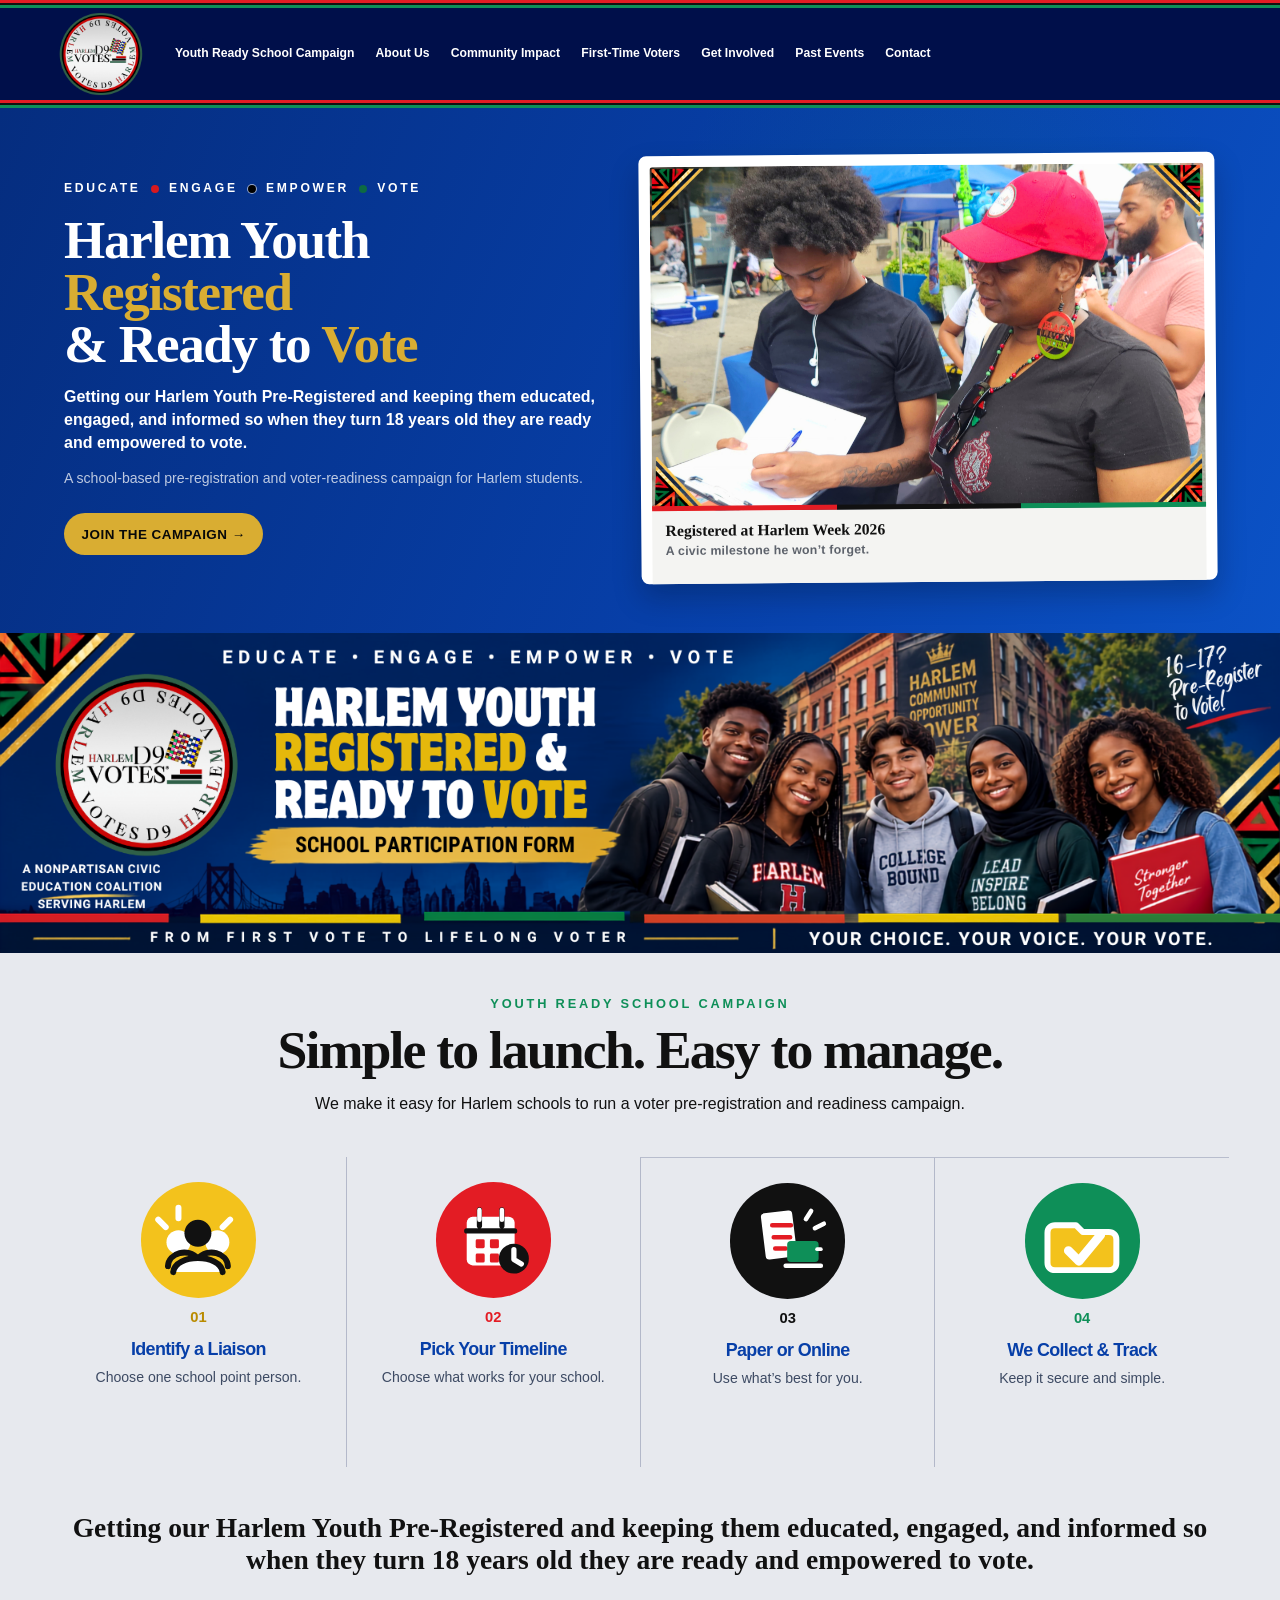
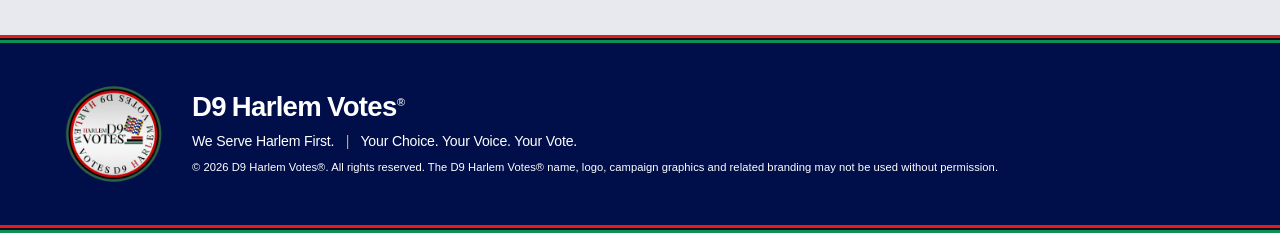
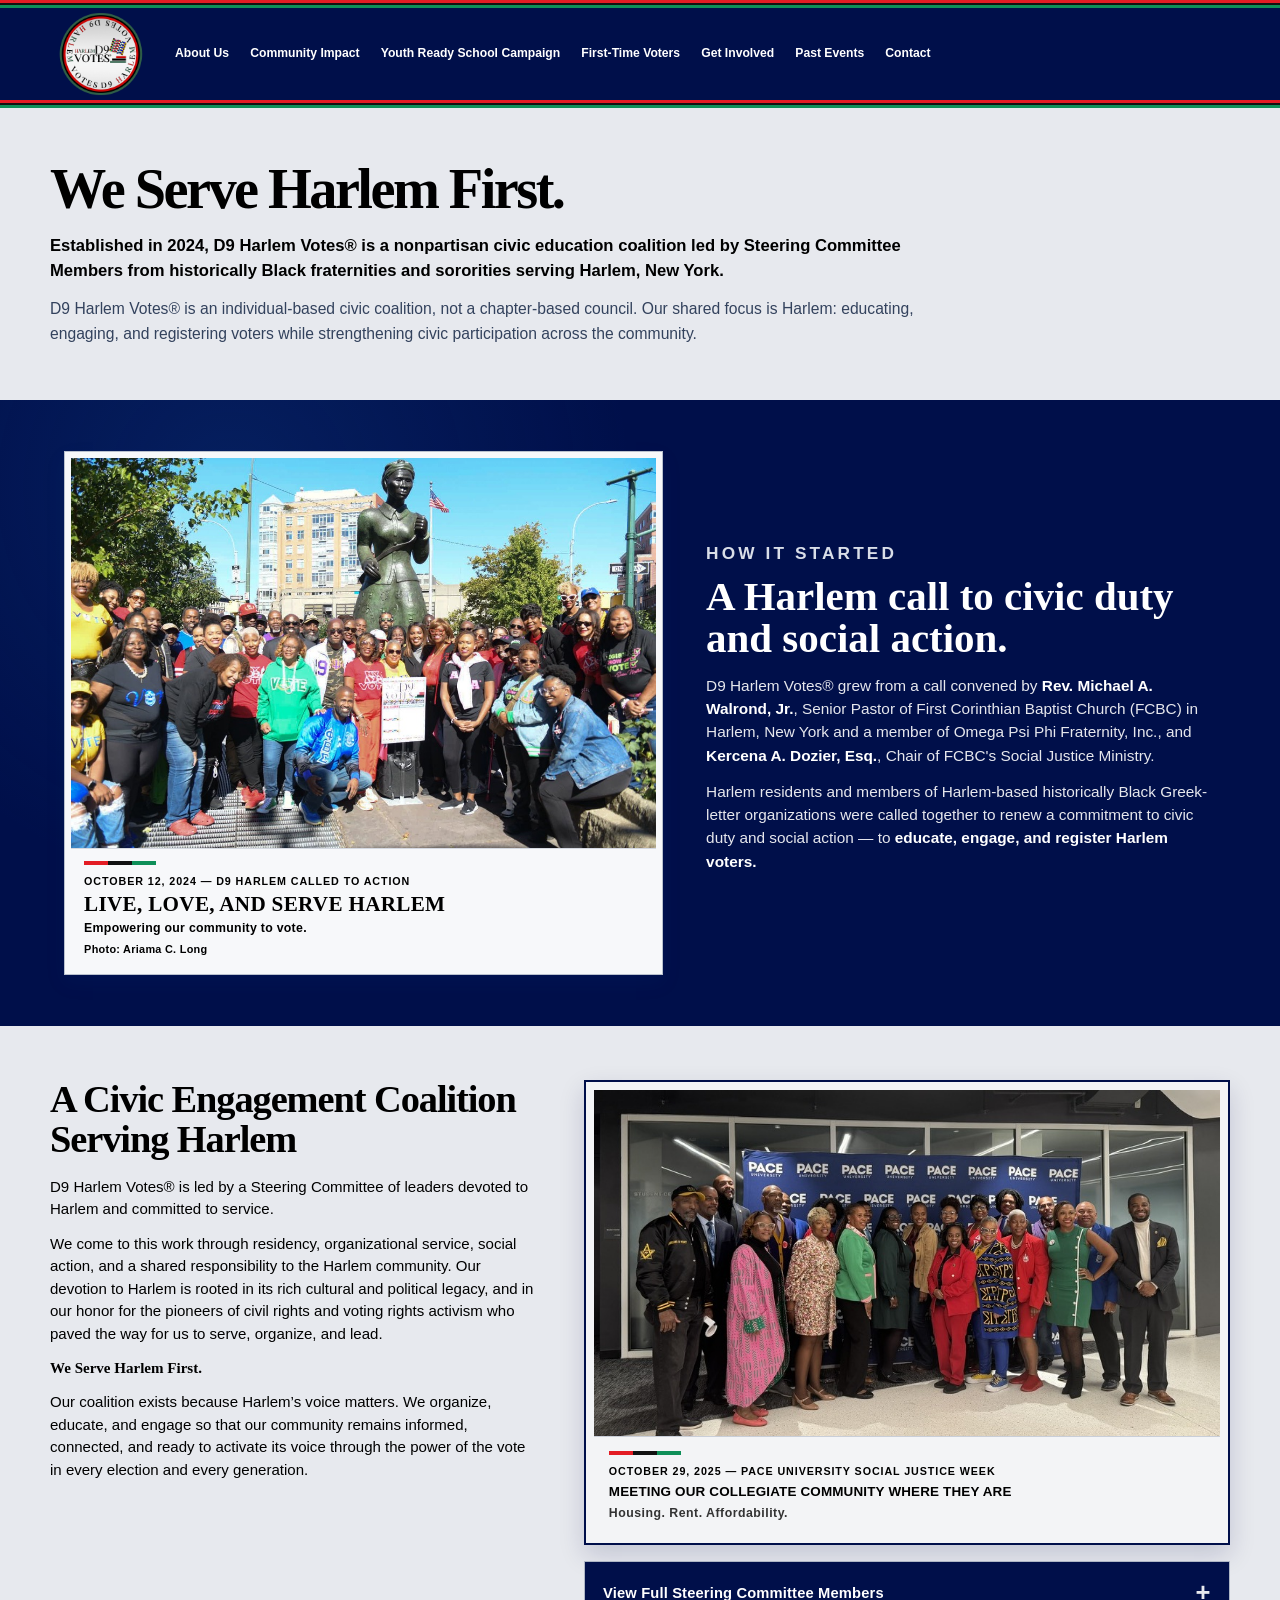
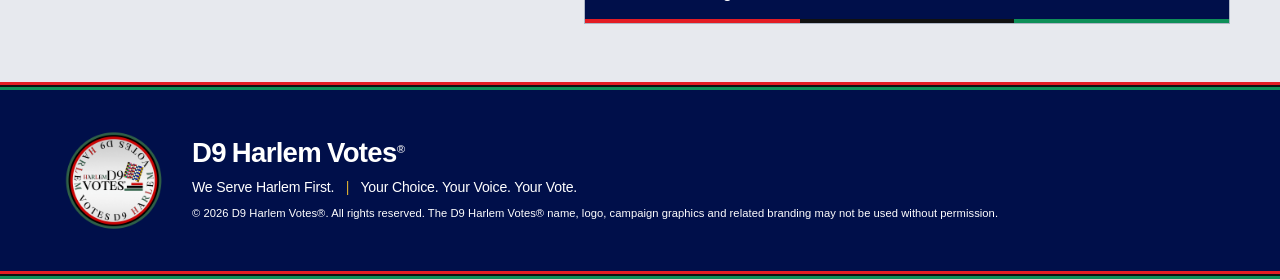
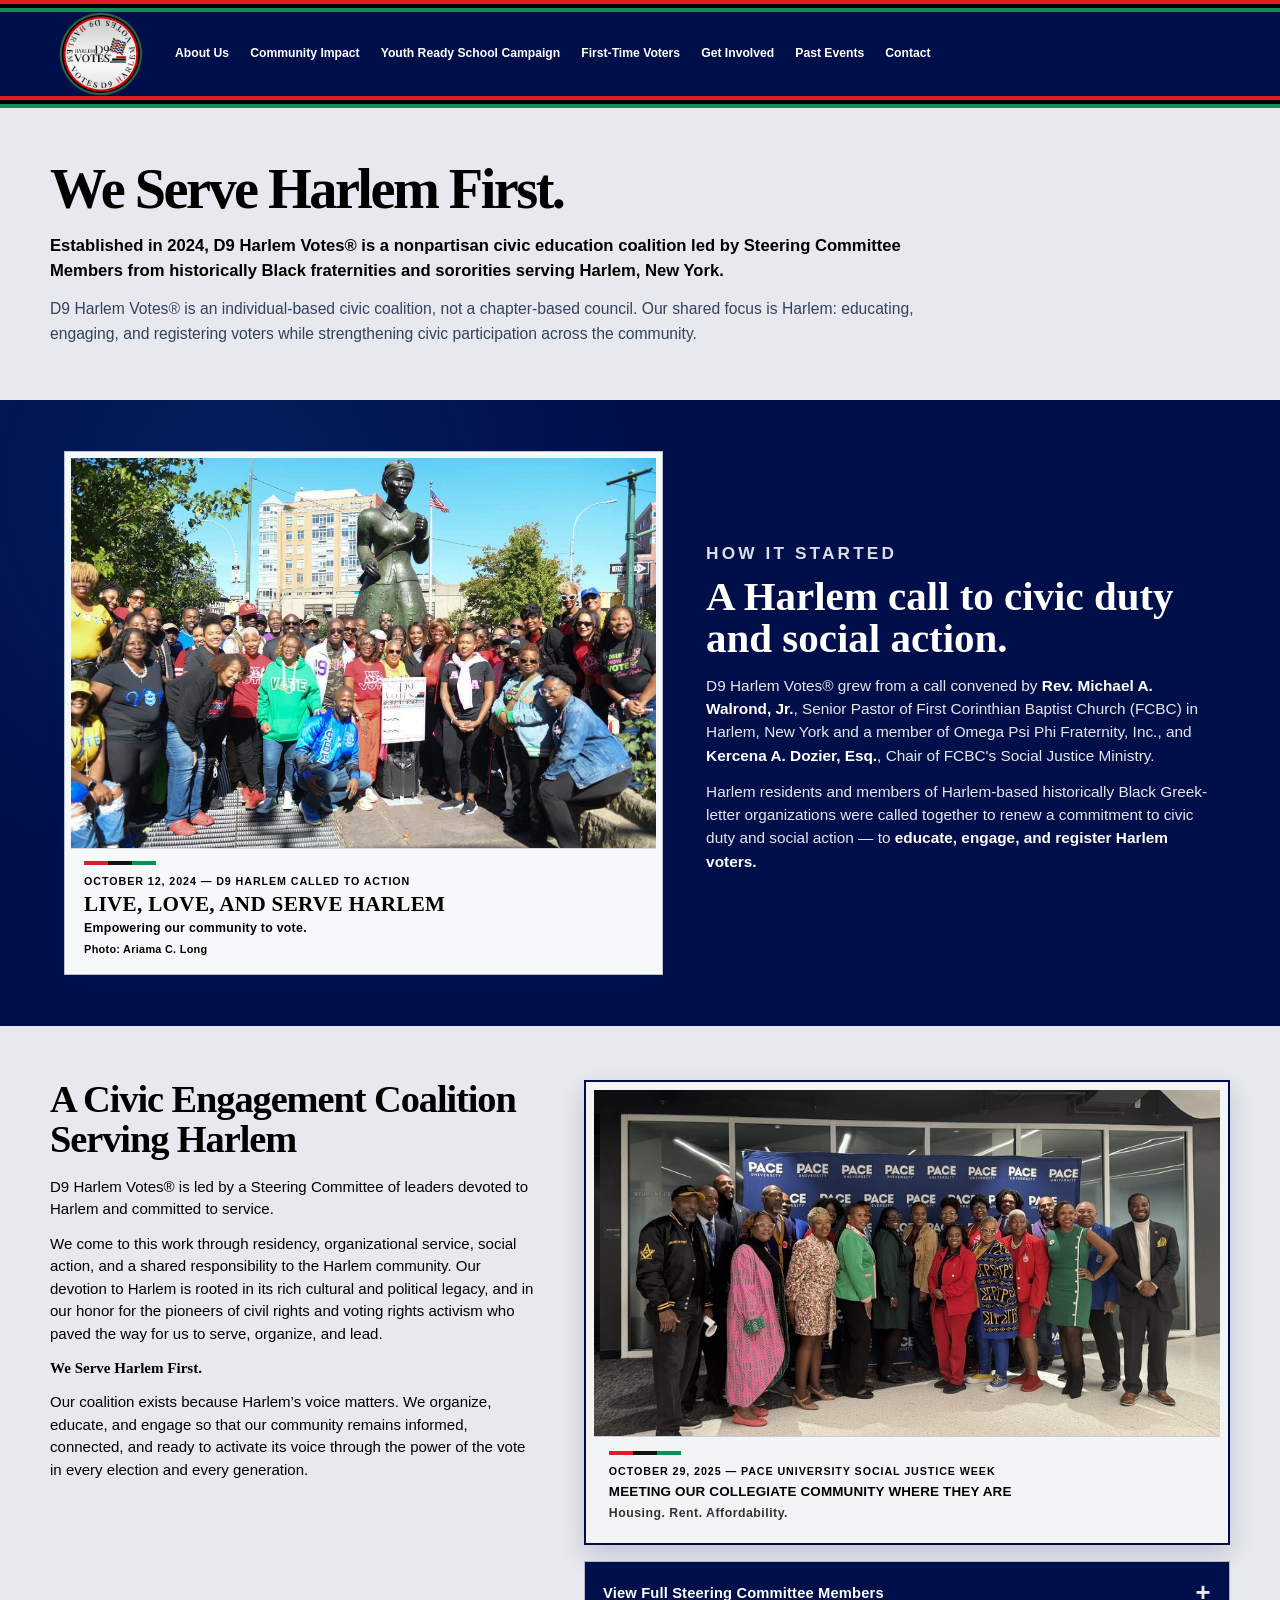
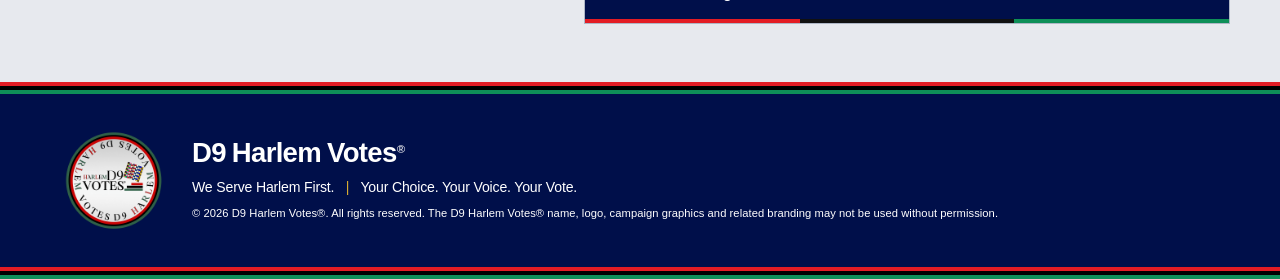
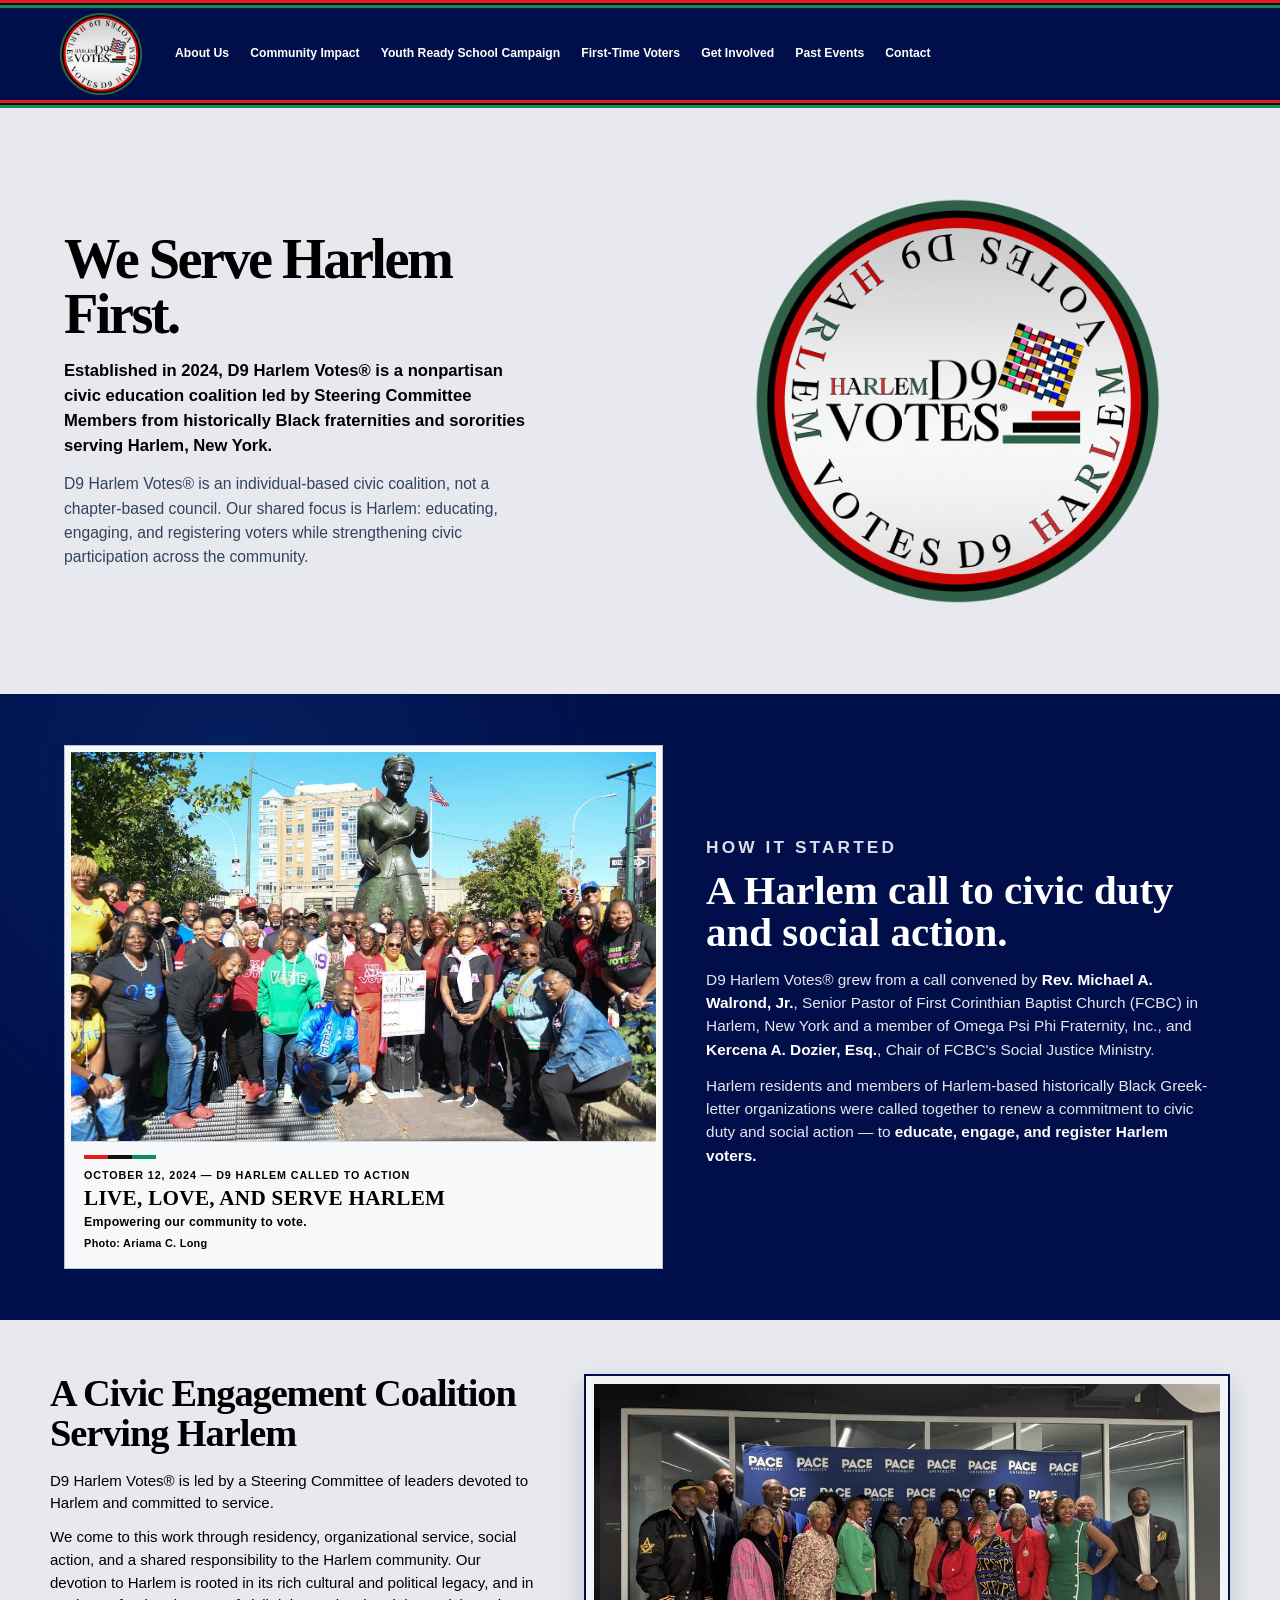
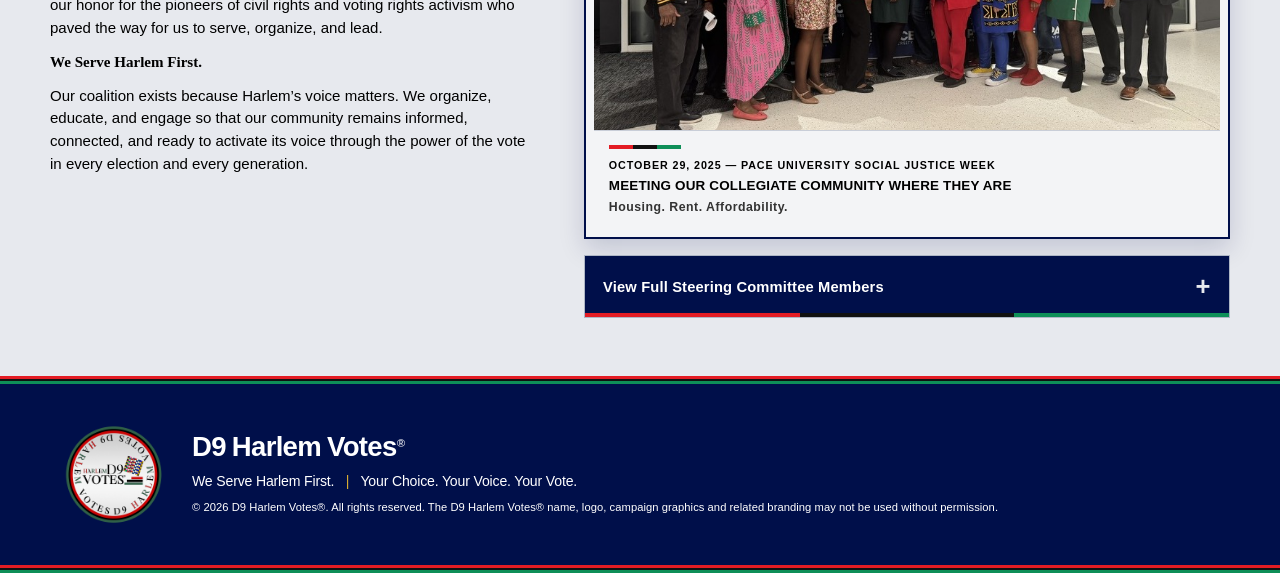
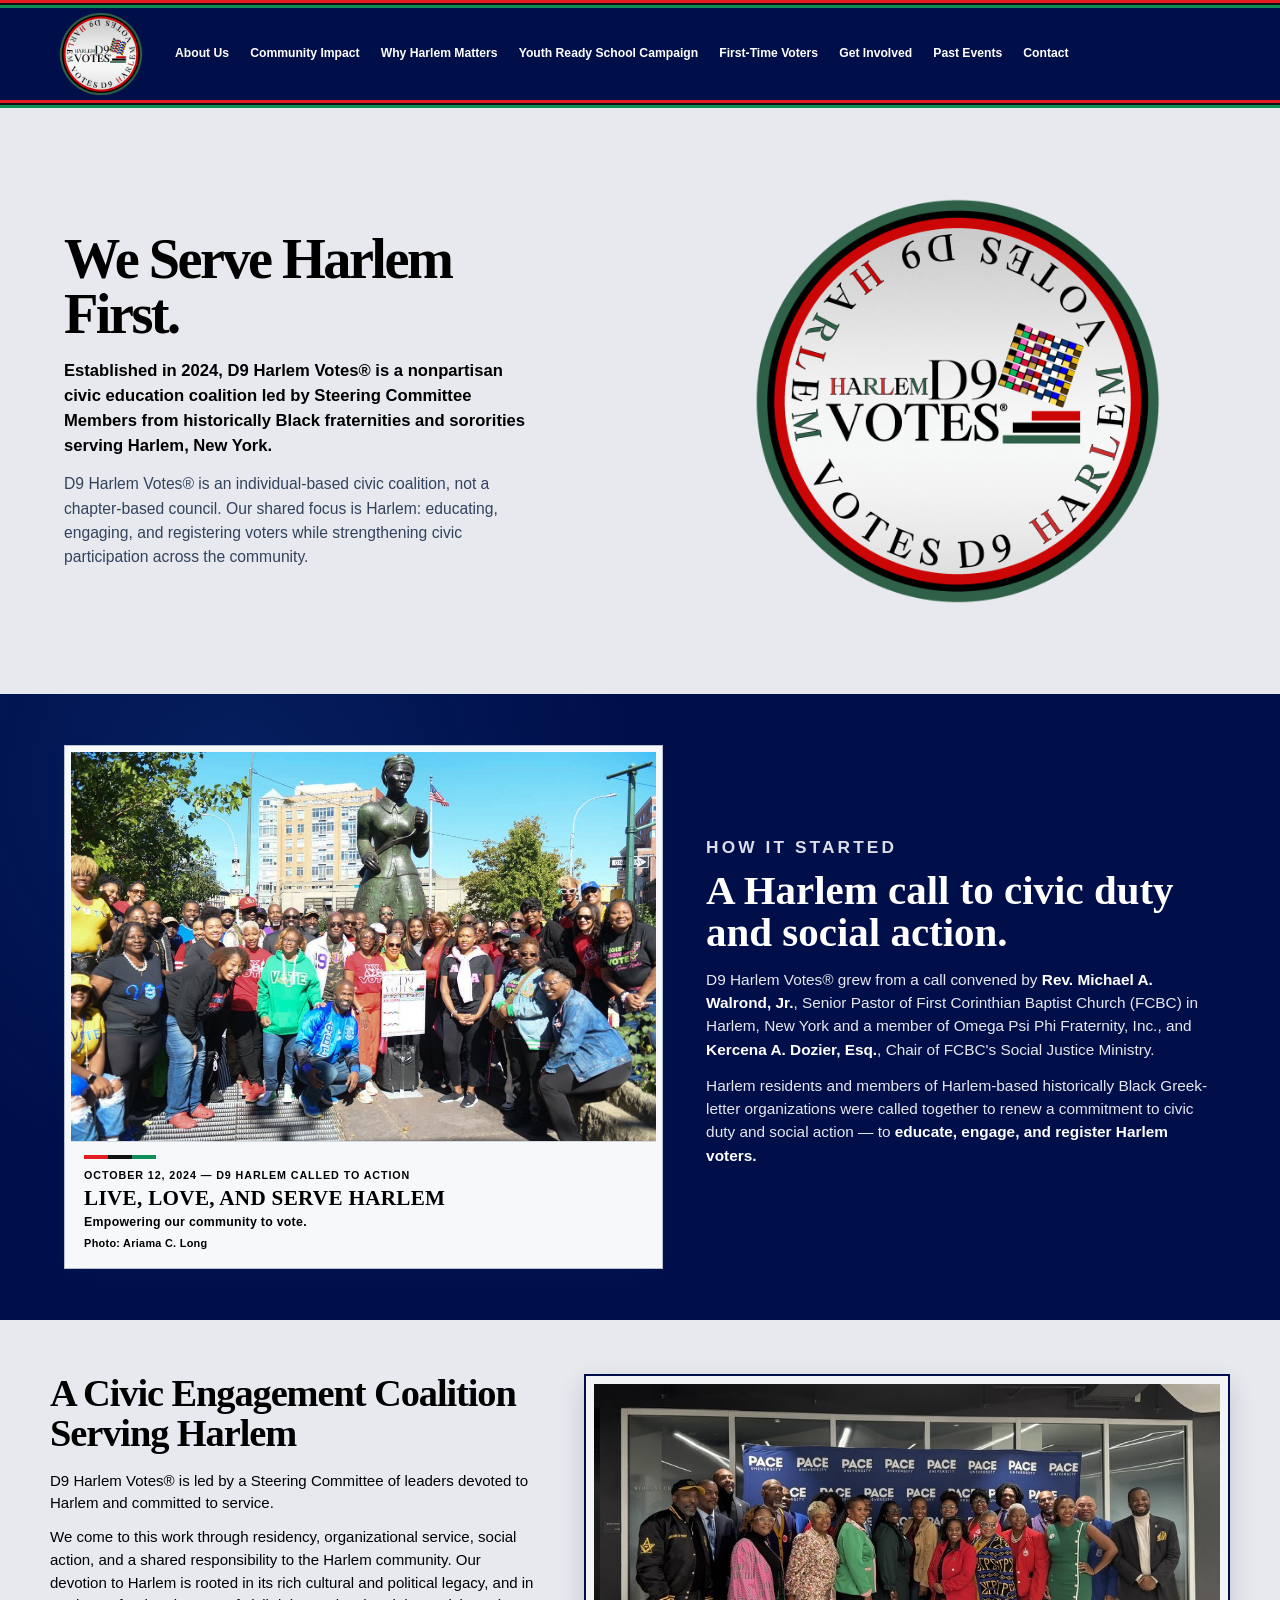
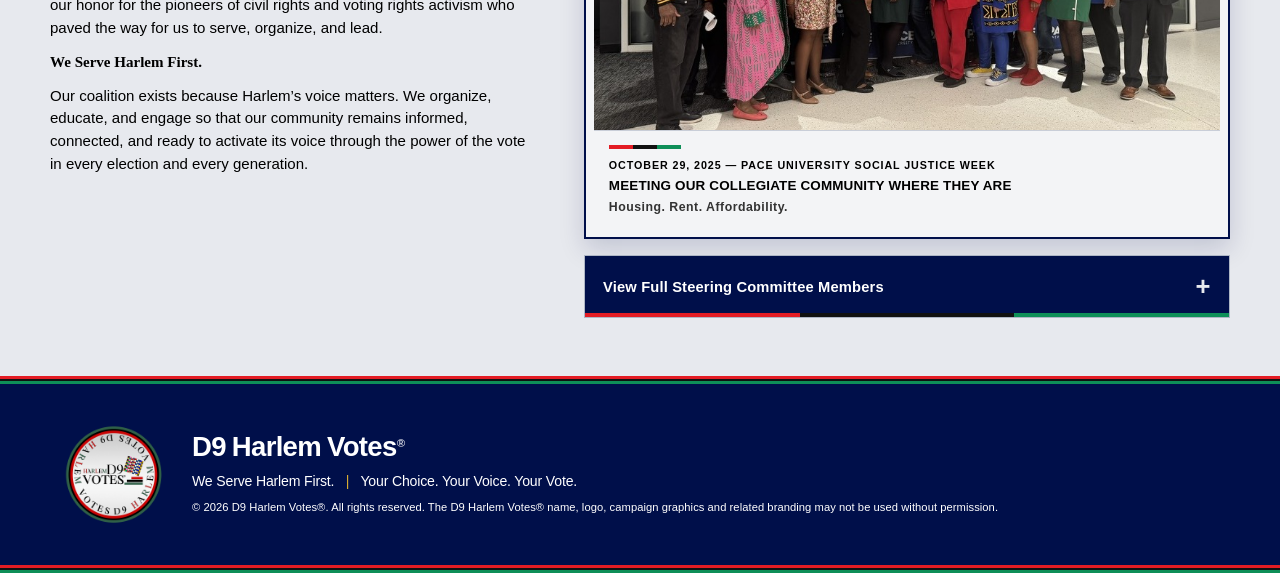
